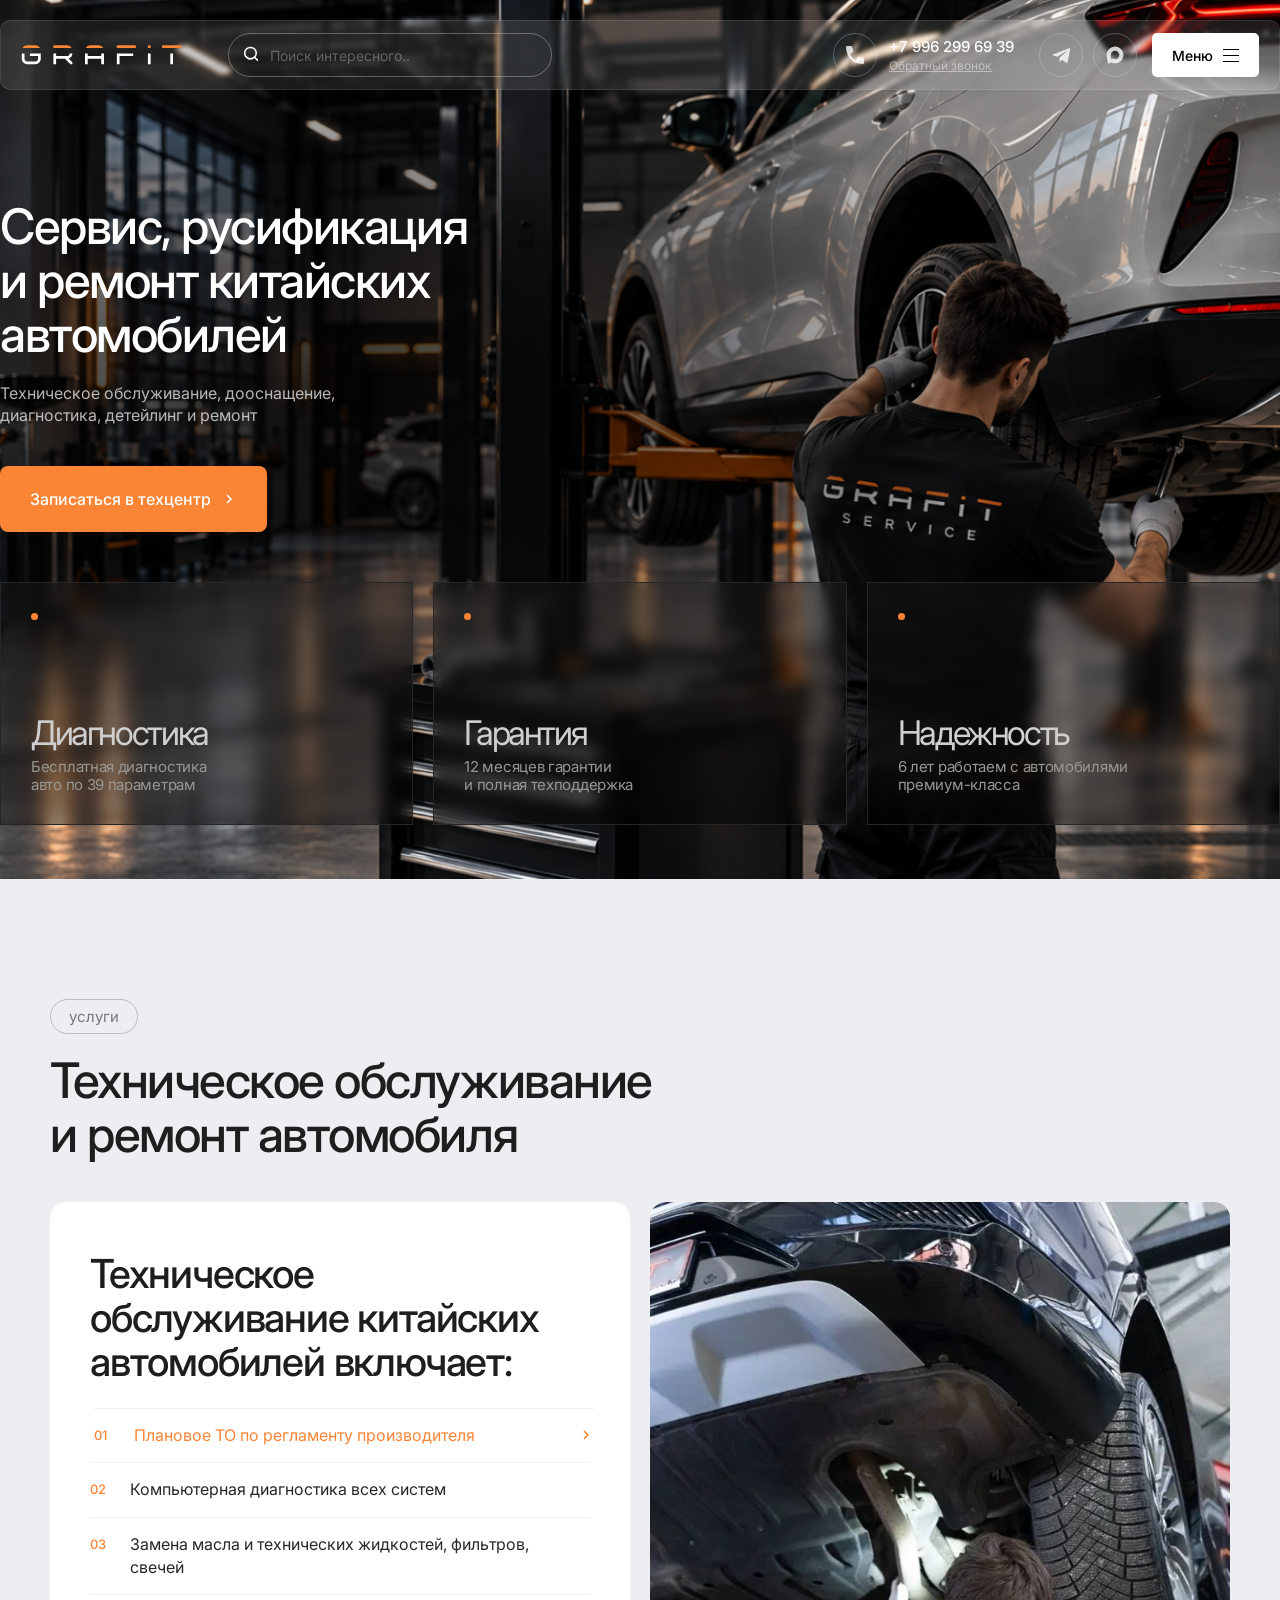
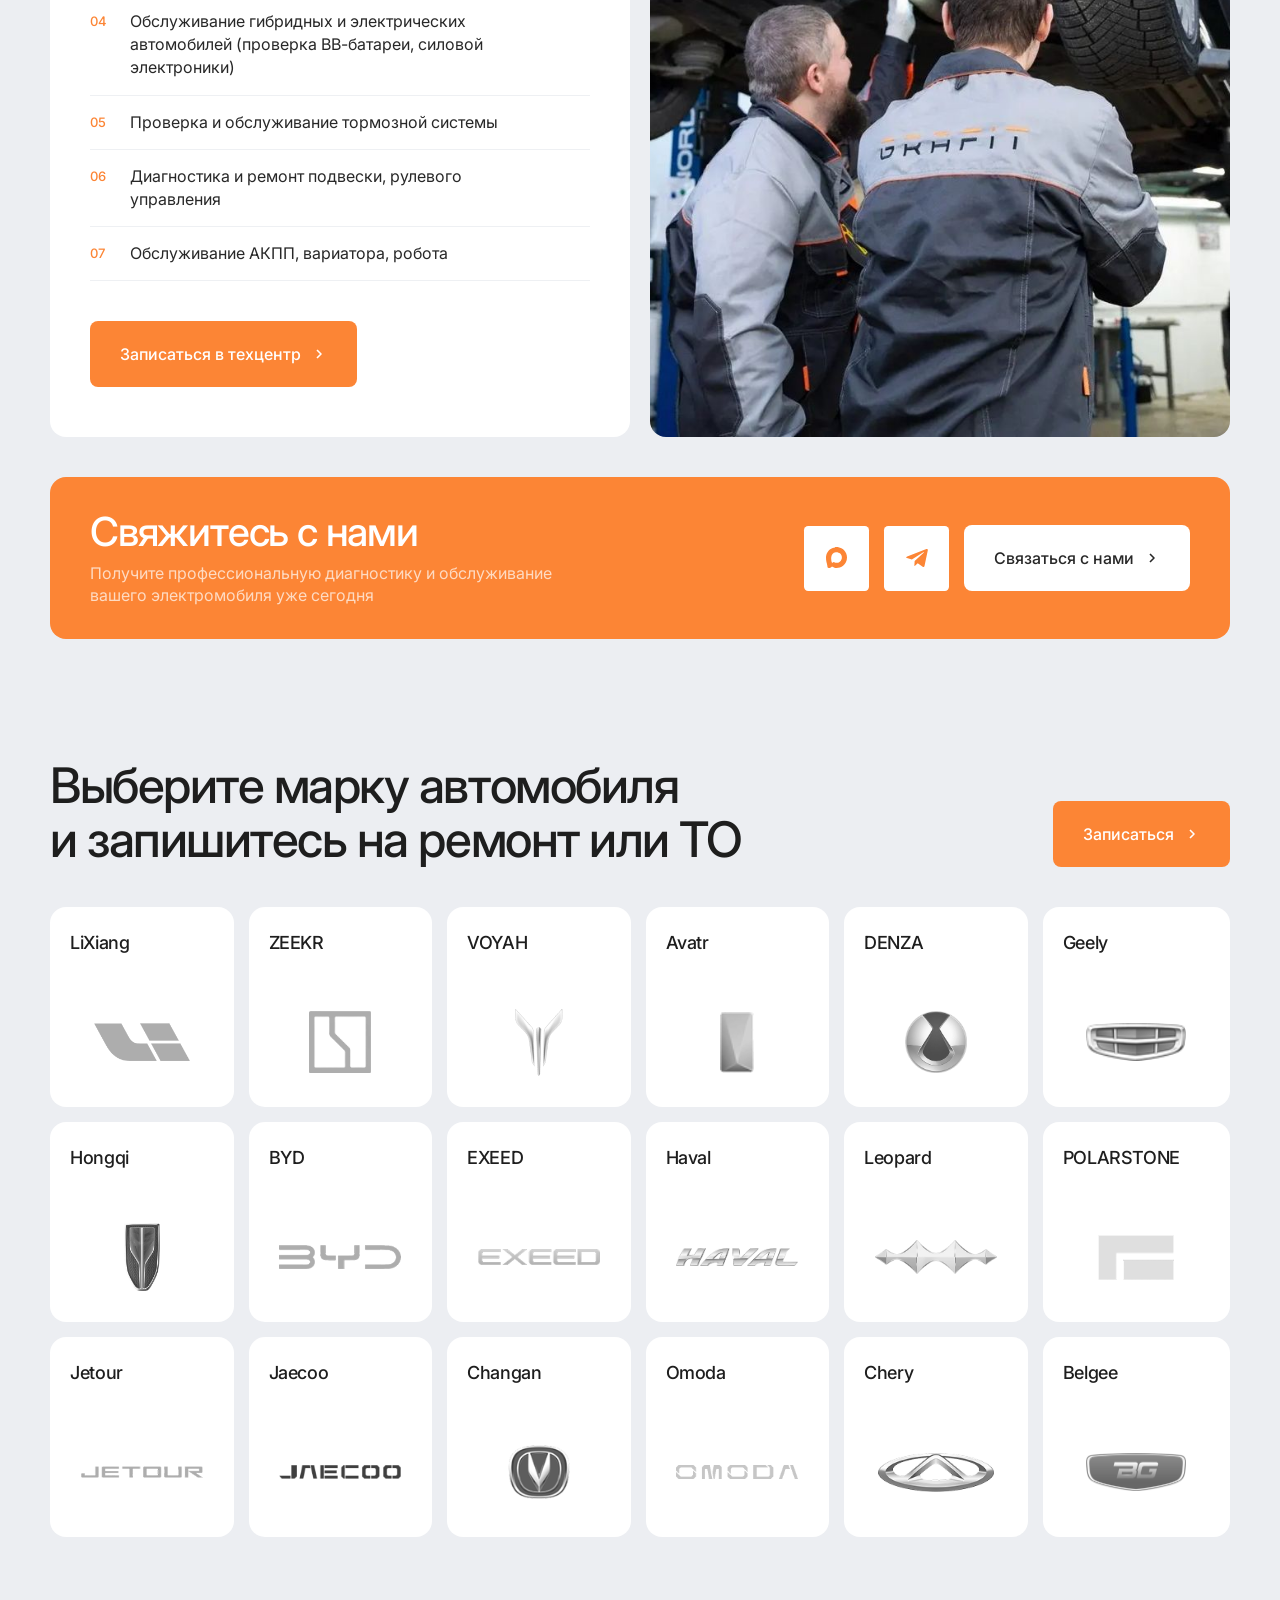
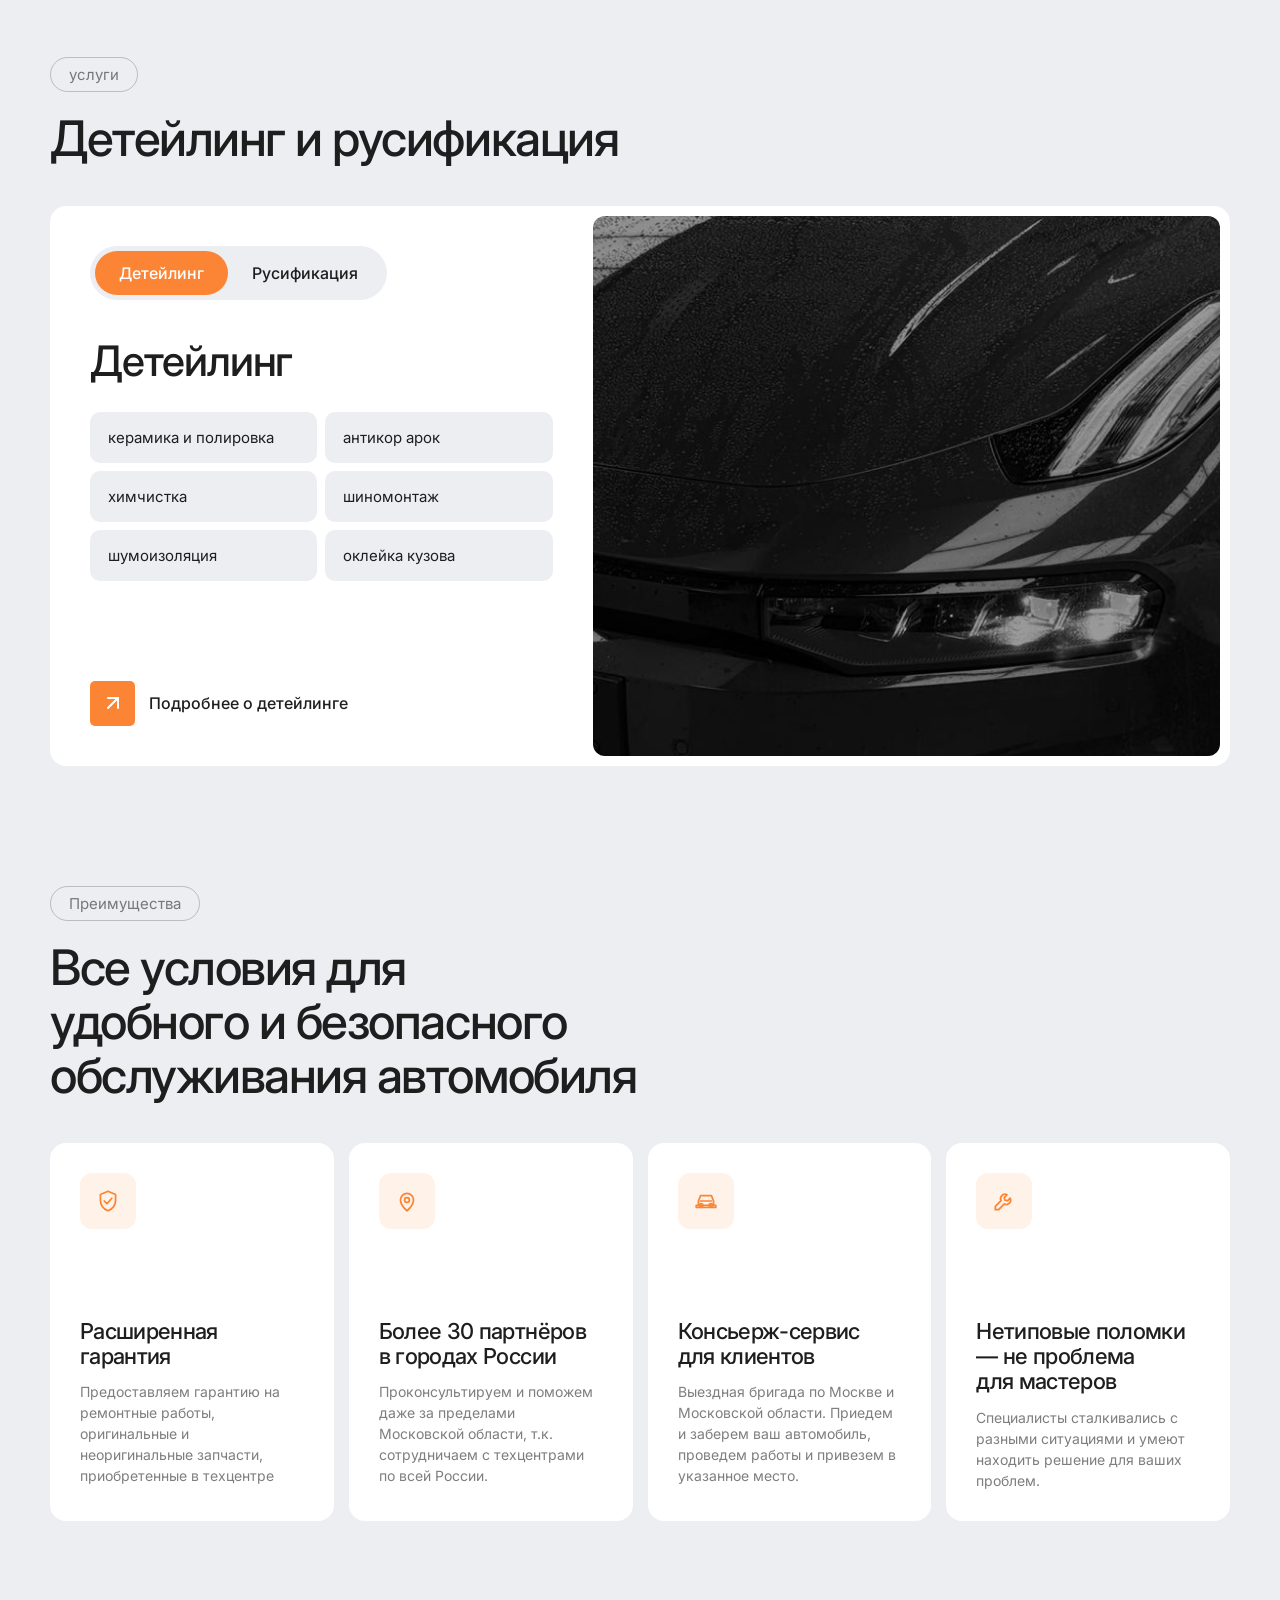
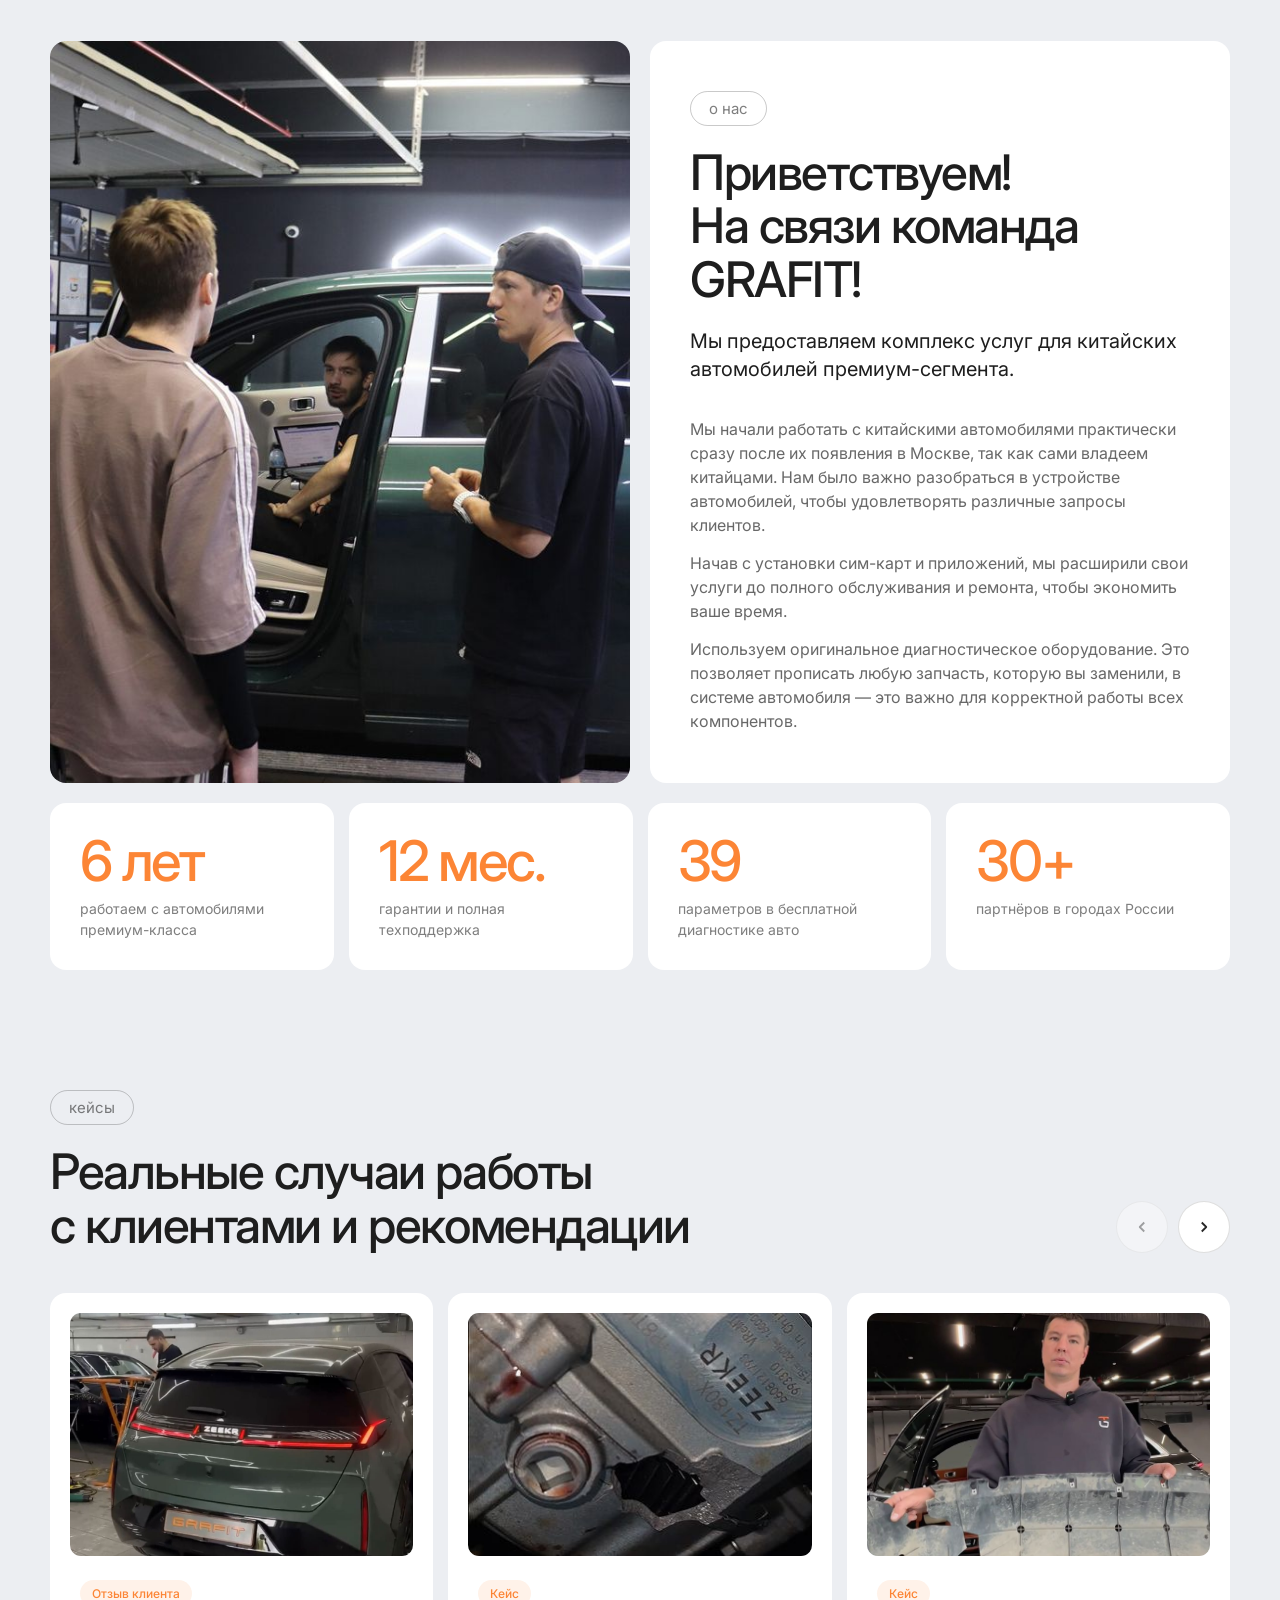
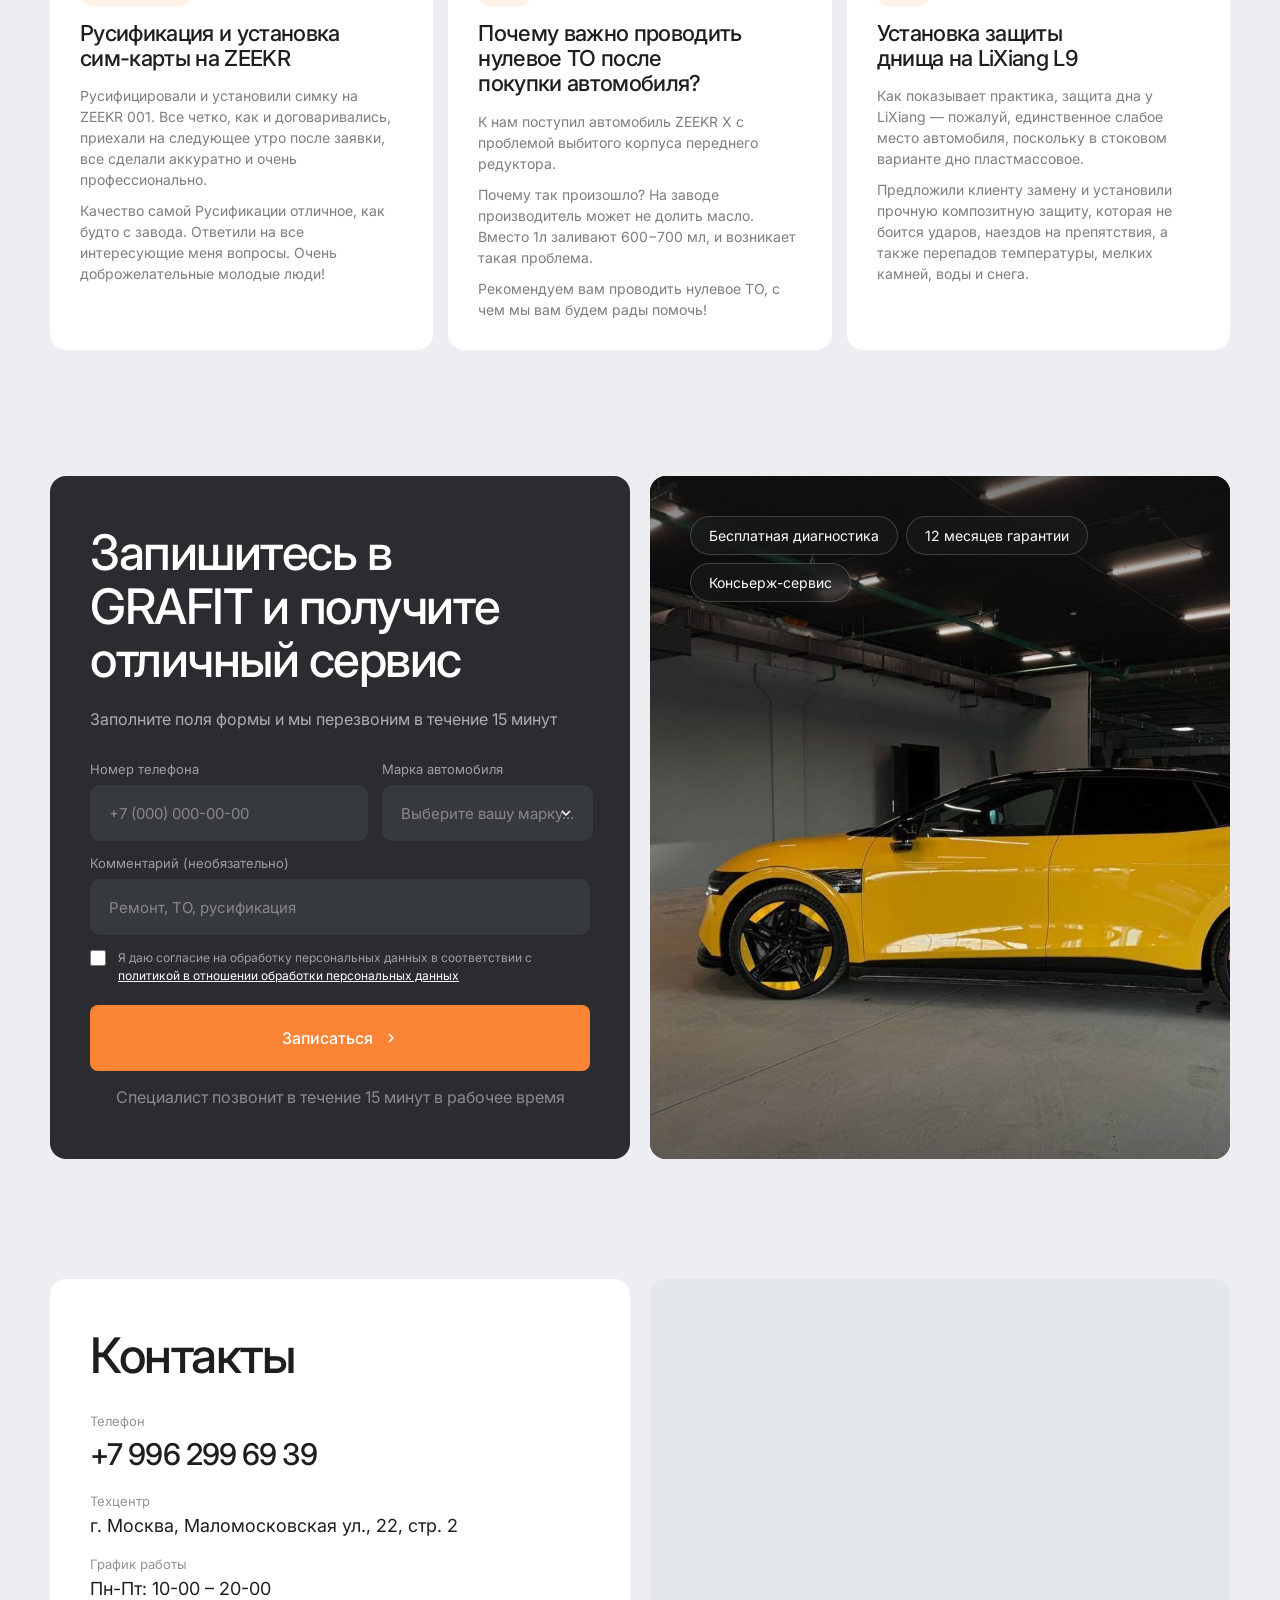
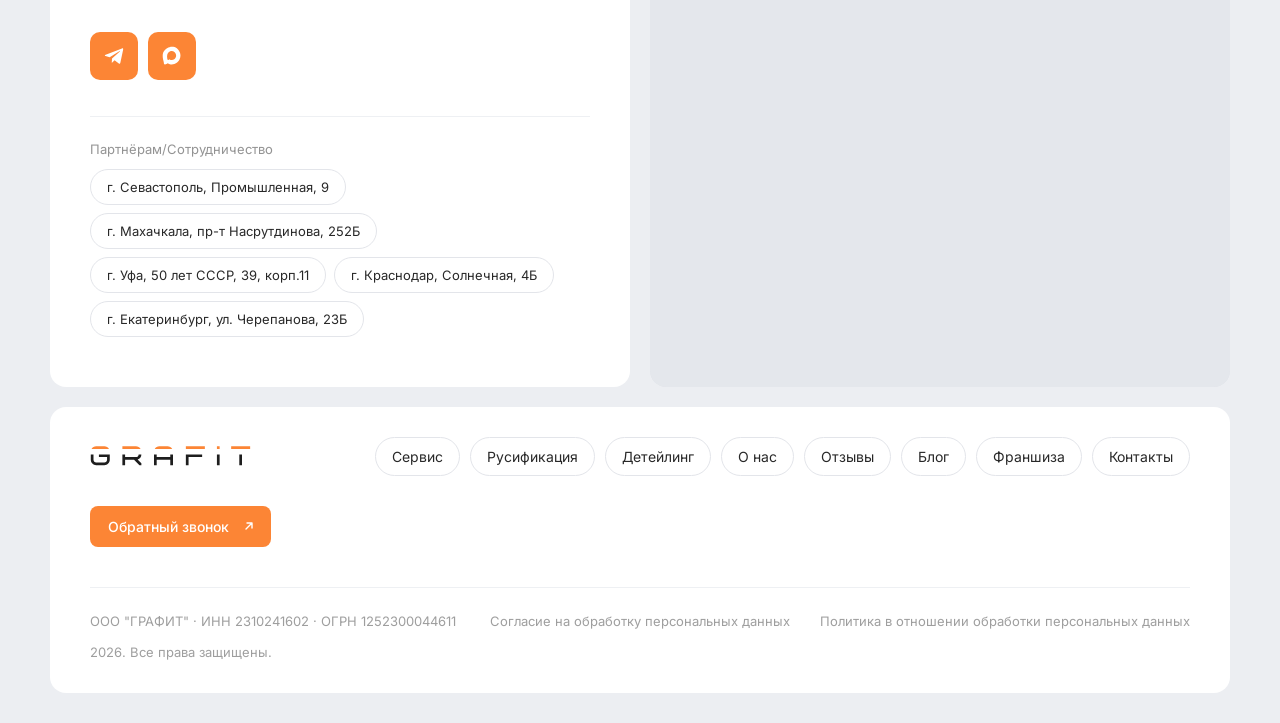
==== index.html @ 0b65e6a5 "Booking popup: all #contact links open a modal form instead of scrolling Co-Authored-By: Claude Opus" ====
<!DOCTYPE html>
<html lang="ru">
<head>
<meta charset="UTF-8">
<meta name="viewport" content="width=device-width, initial-scale=1.0">
<title>GRAFIT — Сервис, русификация и ремонт китайских автомобилей</title>
<link rel="stylesheet" href="https://fonts.googleapis.com/css2?family=Inter:wght@400;500;600;700;800&display=swap">
<link rel="stylesheet" href="assets/css/main.css?v=22">
</head>
<body>

<!-- Mobile Nav -->
<nav class="mobile-nav" id="mobileNav">
  <div class="mobile-nav-header">
    <img src="assets/logo.svg" alt="GRAFIT" style="height: 20px; filter: brightness(0);">
    <button class="mobile-nav-close" id="menuClose">
      <svg width="24" height="24" viewBox="0 0 24 24" fill="none" stroke="#1e1e1e" stroke-width="2"><path d="M18 6 6 18M6 6l12 12"/></svg>
    </button>
  </div>
  <a href="#services">Сервис</a>
  <a href="https://grafit-service.ru/russification">Русификация</a>
  <a href="https://grafit-service.ru/detailing">Детейлинг</a>
  <a href="#about">О нас</a>
  <a href="https://grafit-service.ru/reviews">Отзывы</a>
  <a href="https://grafit-service.ru/franchise">Партнёрам</a>
  <a href="https://grafit-service.ru/blog/">Блог</a>
  <a href="https://grafit-service.ru/contacts/">Контакты</a>
  <a href="#contact">Записаться</a>
  <div class="mobile-nav-phone">
    <a href="tel:+79962996939">+7 996 299 69 39</a>
  </div>
</nav>

<!-- HERO SECTION (header + text + feature cards — all over the same bg photo) -->
<section class="hero">
  <div class="hero-bg">
    <picture>
      <source media="(max-width: 900px)" srcset="assets/hero-mobile.jpg">
      <img src="assets/hero-bg.png" alt="">
    </picture>
  </div>
  <div class="hero-overlay"></div>

  <!-- Header -->
  <header class="header">
    <div class="header-left">
      <div class="logo"><img src="assets/logo.svg" alt="GRAFIT"></div>
      <div class="search-bar">
        <svg width="16" height="18" viewBox="0 0 15.9233 18.1783" fill="none"><path d="M7.083 0C5.953 0 4.84.27 3.836.788A5.92 5.92 0 001.312 2.977 5.92 5.92 0 00.072 6.078a5.92 5.92 0 00.319 3.326 5.92 5.92 0 001.808 2.809 5.92 5.92 0 002.894 1.668 5.92 5.92 0 003.337.156 5.92 5.92 0 003.037-1.39l3.044 3.043a.83.83 0 001.178-.001.83.83 0 00-.001-1.178l-3.043-3.043a5.92 5.92 0 001.479-3.622 5.92 5.92 0 00-.669-3.855A5.92 5.92 0 0010.843 1.08 5.92 5.92 0 007.083 0zm-5.417 7.083a5.417 5.417 0 1110.833 0 5.417 5.417 0 01-10.833 0z" fill-rule="evenodd" clip-rule="evenodd" fill="white"/></svg>
        <input type="text" placeholder="Поиск интересного..">
      </div>
    </div>
    <div class="header-right">
      <div class="header-contact">
        <a href="tel:+79962996939" class="icon-btn" aria-label="Позвонить"><svg width="18" height="18" viewBox="0 0 15.333 15.333" fill="none"><path d="M14.333 11v3.333c-2.298 0-4.225-.412-5.833-1.104C5.3 11.852 3.353 9.371 2.25 6.833 1.333 4.727 1 2.582 1 1h3.333L5.167 4.333 2.25 6.833c1.103 2.538 3.049 5.019 6.25 6.396L11 10.167 14.333 11z" fill="white"/><path d="M8.5 13.229c1.608.692 3.535 1.104 5.833 1.104V11l-3.333-.833L8.5 13.229zm0 0C5.3 11.852 3.353 9.371 2.25 6.833m0 0C1.333 4.727 1 2.582 1 1h3.333L5.167 4.333 2.25 6.833z" stroke="white" stroke-width="2" stroke-linecap="round" stroke-linejoin="round"/></svg></a>
        <div class="header-phone-area">
          <a href="tel:+79962996939" class="header-phone-num">+7 996 299 69 39</a>
          <a href="#contact" class="header-callback">Обратный звонок</a>
        </div>
      </div>
      <div class="header-icons">
        <a href="https://t.me/GRAFIT_PRO" target="_blank" rel="noopener" class="icon-btn" aria-label="Telegram"><svg width="21" height="21" viewBox="0 0 19 19" fill="none"><path d="M16.3587 2.9426L2.32242 8.35523C1.3645 8.73998 1.37004 9.27435 2.14667 9.51265L5.75033 10.6368L14.0882 5.37619C14.4824 5.13631 14.8426 5.26535 14.5465 5.52819L7.79125 11.6248H7.78967L7.79125 11.6256L7.54267 15.3401C7.90683 15.3401 8.06754 15.1731 8.27179 14.9759L10.0222 13.2739L13.663 15.9631C14.3344 16.3329 14.8165 16.1429 14.9835 15.3417L17.3736 4.07785C17.6182 3.09698 16.9991 2.65285 16.3587 2.9426Z" fill="white"/></svg></a>
        <a href="https://max.ru/u/f9LHodD0cOLai6HgDNYMVW7nzTwiBn-njrMfS6llTyIPvpFTBuDhClZpkZg" target="_blank" rel="noopener" class="icon-btn" aria-label="MAX"><svg width="20" height="20" viewBox="0 0 20 20" fill="none"><path d="M8.86598 1.6775C9.60974 1.56074 10.8147 1.57778 11.5973 1.7171C13.2019 2.00282 14.7897 2.83082 15.927 3.97586C17.5561 5.61602 18.4031 7.68267 18.4001 10.0091C18.3983 11.4063 18.1204 12.596 17.5111 13.8155C16.5419 15.7554 14.7143 17.3189 12.6319 17.989C11.3392 18.4049 9.57326 18.4827 8.37663 18.1769C7.95219 18.0683 7.33071 17.7672 6.82431 17.4251C6.62235 17.2887 6.44655 17.1767 6.43239 17.1756C6.41979 17.1756 6.33003 17.2553 6.23307 17.3525C5.62059 17.9673 4.49859 18.4367 3.73491 18.3978C3.31263 18.3764 3.082 18.2732 2.9248 18.0352C2.8222 17.8796 2.80431 17.7898 2.76819 17.2328C2.72439 16.5552 2.59216 15.8213 2.33908 14.8509C2.00176 13.5569 1.96372 13.405 1.89352 13.0505C1.65064 11.8228 1.5736 10.9286 1.6078 9.75735C1.62148 9.28791 1.645 8.84223 1.66036 8.76591C1.67572 8.69079 1.70908 8.50827 1.73476 8.36151C1.84456 7.73595 2.12476 6.91035 2.44744 6.25875C3.07947 4.98291 4.05555 3.88646 5.31459 3.0383C6.35223 2.3393 7.53471 1.88642 8.86598 1.6775ZM12.9352 6.88863C12.0091 6.00915 10.7517 5.5883 9.49766 5.73782C8.99043 5.79831 8.33402 6.02691 7.90695 6.29067C6.13071 7.38783 5.39379 9.69951 5.89047 12.6174C6.02859 13.4285 6.33711 14.2136 6.54399 14.2804C6.68331 14.3248 6.99111 14.1638 7.39467 13.8341L7.76355 13.532L8.18835 13.7484C8.99618 14.1605 9.6593 14.2973 10.4281 14.2101C11.6862 14.0672 12.7198 13.4889 13.4519 12.5174C13.7759 12.0874 13.9812 11.6723 14.1601 11.0862C14.2716 10.7211 14.2842 10.6115 14.2839 9.99591C14.2834 9.20259 14.2057 8.83683 13.9018 8.19879C13.6527 7.67595 13.3921 7.32279 12.9352 6.88863Z" fill-rule="evenodd" clip-rule="evenodd" fill="white"/></svg></a>
      </div>
      <button class="menu-btn" id="menuOpen">
        Меню
        <div class="hamburger"><span></span><span></span><span></span></div>
      </button>
    </div>
  </header>

  <!-- Hero Text -->
  <div class="hero-content">
    <h1 class="hero-title">Сервис, русификация и&nbsp;ремонт китайских автомобилей</h1>
    <p class="hero-subtitle">Техническое обслуживание, дооснащение,<br class="m-br"> диагностика, детейлинг и&nbsp;ремонт</p>
    <a href="#contact" class="btn-primary">
      Записаться в техцентр
      <svg width="16" height="16" viewBox="0 0 16 16" fill="none"><path d="M6 4L10 8L6 12" stroke-width="1.6" stroke-linejoin="round" stroke="white"/></svg>
    </a>
  </div>

  <!-- Feature Cards (still inside hero, over the bg photo) -->
  <div class="features-strip">
    <div class="feature-card">
      <div class="feature-dot"></div>
      <h3>Диагностика</h3>
      <p>Бесплатная диагностика<br>авто по 39 параметрам</p>
    </div>
    <div class="feature-card">
      <div class="feature-dot"></div>
      <h3>Гарантия</h3>
      <p>12 месяцев гарантии<br>и полная техподдержка</p>
    </div>
    <div class="feature-card">
      <div class="feature-dot"></div>
      <h3>Надежность</h3>
      <p>6 лет работаем с автомобилями<br>премиум-класса</p>
    </div>
  </div>
</section>

<!-- SERVICES -->
<div class="container">
  <section class="services-section" id="services">
    <div class="section-head fade-up">
      <div>
        <span class="tag">услуги</span>
        <h2 class="section-title">Техническое обслуживание<br>и ремонт автомобиля</h2>
      </div>
    </div>
    <div class="services-grid" hidden>
      <div class="service-card fade-up fade-up-delay-1">
        <div class="service-card-header">
          <h3>Техническое<br>обслуживание</h3>
          <img class="arrow-btn" src="assets/arrow-box.svg" alt="">
        </div>
        <p class="service-card-desc">Плановое ТО с заменой необходимых расходных материалов и проверкой состояния автомобиля</p>
        <div class="service-card-img"><img src="assets/service-to.png" alt="Техническое обслуживание" loading="lazy"></div>
      </div>
      <div class="service-card fade-up fade-up-delay-2">
        <div class="service-card-header">
          <h3>Компьютерная<br>диагностика</h3>
          <img class="arrow-btn" src="assets/arrow-box.svg" alt="">
        </div>
        <p class="service-card-desc">Проверяем не только наличие ошибок, но и причину их появления</p>
        <div class="service-card-img"><img src="assets/service-diag.png" alt="Компьютерная диагностика" loading="lazy"></div>
      </div>
      <div class="service-card fade-up fade-up-delay-3">
        <div class="service-card-header">
          <h3>Русификация<br>автомобиля</h3>
          <img class="arrow-btn" src="assets/arrow-box.svg" alt="">
        </div>
        <p class="service-card-desc">Адаптация интерфейса автомобиля для поддерживаемых марок и версий программного обеспечения</p>
        <div class="service-card-img"><img src="assets/service-rus.png" alt="Русификация автомобиля" loading="lazy"></div>
      </div>
    </div>

    <div class="split">
      <div class="split-card fade-up">
        <h3>Техническое обслуживание китайских автомобилей включает:</h3>
        <ul class="check-list" id="toList">
          <li data-photo="0" class="active" tabindex="0">Плановое ТО по регламенту производителя</li>
          <li data-photo="1" tabindex="0">Компьютерная диагностика всех систем</li>
          <li data-photo="2" tabindex="0">Замена масла и технических жидкостей, фильтров, свечей</li>
          <li data-photo="3" tabindex="0">Обслуживание гибридных и электрических автомобилей (проверка ВВ-батареи, силовой электроники)</li>
          <li data-photo="4" tabindex="0">Проверка и обслуживание тормозной системы</li>
          <li data-photo="5" tabindex="0">Диагностика и ремонт подвески, рулевого управления</li>
          <li data-photo="6" tabindex="0">Обслуживание АКПП, вариатора, робота</li>
        </ul>
        <a href="#contact" class="btn-primary">
          Записаться в техцентр
          <svg width="16" height="16" viewBox="0 0 16 16" fill="none"><path d="M6 4L10 8L6 12" stroke-width="1.6" stroke-linejoin="round" stroke="white"/></svg>
        </a>
      </div>
      <div class="split-photo to-photos fade-up fade-up-delay-1" id="toPhotos">
        <img src="assets/site/to-1.jpg" alt="Плановое ТО в техцентре GRAFIT" class="active" loading="eager">
        <img src="assets/site/to-2.jpg" alt="Компьютерная диагностика" loading="lazy">
        <img src="assets/site/to-3.jpg" alt="Моторный отсек автомобиля" loading="lazy">
        <img src="assets/site/to-4.jpg" alt="Зарядка электромобиля ZEEKR" loading="lazy">
        <img src="assets/site/to-5.jpg" alt="Мастер GRAFIT у колеса" loading="lazy">
        <img src="assets/site/to-6.jpg" alt="Ремонт подвески" loading="lazy">
        <img src="assets/site/to-7.jpg" alt="Салон автомобиля" loading="lazy">
      </div>
    </div>
  </section>

  <!-- CTA BANNER -->
  <section class="cta-section" style="padding-top: 20px; padding-bottom: 0;">
    <div class="cta-banner fade-up">
      <div class="cta-left">
        <h2>Свяжитесь с нами</h2>
        <p>Получите профессиональную диагностику и обслуживание <br class="d-br">вашего электромобиля уже сегодня</p>
      </div>
      <div class="cta-right">
        <a class="cta-icon-btn" aria-label="MAX" href="https://max.ru/u/f9LHodD0cOLai6HgDNYMVW7nzTwiBn-njrMfS6llTyIPvpFTBuDhClZpkZg" target="_blank" rel="noopener">
          <svg width="26" height="26" viewBox="0 0 26 26" fill="none"><path d="M11.082 2.097c.93-.147 2.436-.125 3.414.05 2.006.357 3.99 1.392 5.413 2.824 2.036 2.05 3.095 4.633 3.091 7.54-.002 1.747-.35 3.234-1.111 4.758-1.212 2.425-3.496 4.38-6.099 5.217-1.616.52-3.823.617-5.319.235-.53-.136-1.308-.512-1.94-.94a9.7 9.7 0 01-.49-.312c-.016 0-.128.1-.249.221-.766.769-2.168 1.355-3.123 1.307-.527-.027-.816-.156-1.012-.454a1.6 1.6 0 01-.196-.703c-.055-.847-.22-1.764-.536-2.977-.422-1.618-.47-1.807-.557-2.25-.304-1.535-.397-2.653-.354-4.117.017-.587.046-1.144.066-1.239.02-.094.061-.322.093-.506.138-.782.488-1.814.891-2.628.79-1.595 2.01-2.966 3.584-4.026 1.297-.874 2.775-1.44 4.44-1.703zm5.087 6.513c-1.158-1.1-2.73-1.625-4.297-1.438-.634.075-1.455.361-1.989.691-2.22 1.371-3.141 4.261-2.52 7.908.172 1.014.558 1.995.817 2.079.174.055.559-.147 1.063-.559l.461-.378.531.271c1.01.515 1.839.686 2.8.577 1.573-.179 2.864-.902 3.78-2.116.405-.538.661-1.056.885-1.789.14-.457.155-.594.155-1.363-.001-.992-.098-1.449-.478-2.247-.311-.653-.637-1.095-1.208-1.637z" fill-rule="evenodd" clip-rule="evenodd" fill="#FC8535"/></svg>
        </a>
        <a class="cta-icon-btn" aria-label="Telegram" href="https://t.me/GRAFIT_PRO" target="_blank" rel="noopener">
          <svg width="26" height="26" viewBox="0 0 26 26" fill="none"><path d="M22.386 4.027L3.178 11.433c-1.31.527-1.303 1.258-.24 1.584l4.931 1.538L19.279 7.357c.54-.328 1.032-.152.627.205L10.662 15.908h-.002l.002.001-.34 5.083c.498 0 .718-.229.998-.499l2.395-2.329 4.982 3.68c.919.506 1.578.246 1.807-.85l3.27-15.414c.335-1.342-.512-1.95-1.388-1.553z" fill="#FC8535"/></svg>
        </a>
        <a href="#contact" class="btn-cta-white">
          Связаться с нами
          <svg width="16" height="16" viewBox="0 0 16 16" fill="none"><path d="M6 4L10 8L6 12" stroke-width="1.6" stroke-linejoin="round" stroke="#282828"/></svg>
        </a>
      </div>
    </div>
  </section>

  <!-- BRANDS -->
  <section class="section" id="brands">
    <div class="section-head fade-up">
      <h2 class="section-title">Выберите марку автомобиля и&nbsp;запишитесь на&nbsp;ремонт или&nbsp;ТО</h2>
      <a href="#contact" class="btn-primary">
        Записаться
        <svg width="16" height="16" viewBox="0 0 16 16" fill="none"><path d="M6 4L10 8L6 12" stroke-width="1.6" stroke-linejoin="round" stroke="white"/></svg>
      </a>
    </div>
    <div class="brands-grid fade-up">
      <a href="#contact" class="brand-tile" data-brand="LiXiang"><div class="brand-name">LiXiang</div><div class="brand-logo"><img src="assets/brands/lixiang.png" style="--w:96px" alt="" loading="lazy"></div></a>
      <a href="#contact" class="brand-tile" data-brand="ZEEKR"><div class="brand-name">ZEEKR</div><div class="brand-logo"><img src="assets/brands/zeekr.png" style="--w:62px" alt="" loading="lazy"></div></a>
      <a href="#contact" class="brand-tile" data-brand="VOYAH"><div class="brand-name">VOYAH</div><div class="brand-logo"><img src="assets/brands/voyah.png" style="--w:48px" alt="" loading="lazy"></div></a>
      <a href="#contact" class="brand-tile" data-brand="Avatr"><div class="brand-name">Avatr</div><div class="brand-logo"><img src="assets/brands/avatr.png" style="--w:34px" alt="" loading="lazy"></div></a>
      <a href="#contact" class="brand-tile" data-brand="DENZA"><div class="brand-name">DENZA</div><div class="brand-logo"><img src="assets/brands/denza.png" style="--w:62px" alt="" loading="lazy"></div></a>
      <a href="#contact" class="brand-tile" data-brand="Geely"><div class="brand-name">Geely</div><div class="brand-logo"><img src="assets/brands/geely.png" style="--w:100px" alt="" loading="lazy"></div></a>
      <a href="#contact" class="brand-tile" data-brand="Hongqi"><div class="brand-name">Hongqi</div><div class="brand-logo"><img src="assets/brands/hongqi.png" style="--w:36px" alt="" loading="lazy"></div></a>
      <a href="#contact" class="brand-tile" data-brand="BYD"><div class="brand-name">BYD</div><div class="brand-logo"><img src="assets/brands/byd.png" style="--w:136px" alt="" loading="lazy"></div></a>
      <a href="#contact" class="brand-tile" data-brand="EXEED"><div class="brand-name">EXEED</div><div class="brand-logo"><img src="assets/brands/exeed.png" style="--w:136px" alt="" loading="lazy"></div></a>
      <a href="#contact" class="brand-tile" data-brand="Haval"><div class="brand-name">Haval</div><div class="brand-logo"><img src="assets/brands/haval.png" style="--w:140px" alt="" loading="lazy"></div></a>
      <a href="#contact" class="brand-tile" data-brand="Leopard"><div class="brand-name">Leopard</div><div class="brand-logo"><img src="assets/brands/leopard.png" style="--w:130px" alt="" loading="lazy"></div></a>
      <a href="#contact" class="brand-tile" data-brand="POLARSTONE"><div class="brand-name">POLARSTONE</div><div class="brand-logo"><img src="assets/brands/polarstone.png" style="--w:76px" alt="" loading="lazy"></div></a>
      <a href="#contact" class="brand-tile" data-brand="Jetour"><div class="brand-name">Jetour</div><div class="brand-logo"><img src="assets/brands/jetour.png" style="--w:136px" alt="" loading="lazy"></div></a>
      <a href="#contact" class="brand-tile" data-brand="Jaecoo"><div class="brand-name">Jaecoo</div><div class="brand-logo"><img src="assets/brands/jaecoo.png" style="--w:136px" alt="" loading="lazy"></div></a>
      <a href="#contact" class="brand-tile" data-brand="Changan"><div class="brand-name">Changan</div><div class="brand-logo"><img src="assets/brands/changan.png" style="--w:62px" alt="" loading="lazy"></div></a>
      <a href="#contact" class="brand-tile" data-brand="Omoda"><div class="brand-name">Omoda</div><div class="brand-logo"><img src="assets/brands/omoda.png" style="--w:136px" alt="" loading="lazy"></div></a>
      <a href="#contact" class="brand-tile" data-brand="Chery"><div class="brand-name">Chery</div><div class="brand-logo"><img src="assets/brands/chery.png" style="--w:116px" alt="" loading="lazy"></div></a>
      <a href="#contact" class="brand-tile" data-brand="Belgee"><div class="brand-name">Belgee</div><div class="brand-logo"><img src="assets/brands/belgee.png" style="--w:100px" alt="" loading="lazy"></div></a>
    </div>
  </section>

  <!-- DETAILING & RUSSIFICATION -->
  <section class="section" id="extra">
    <div class="section-head fade-up">
      <div>
        <span class="tag">услуги</span>
        <h2 class="section-title">Детейлинг и&nbsp;русификация</h2>
      </div>
    </div>
    <div class="vc-panel fade-up fade-up-delay-1">
      <div class="vc-left">
        <div class="vc-tabs" id="vcTabs" role="tablist">
          <span class="vc-pill"></span>
          <button class="on" data-i="0" role="tab" aria-selected="true">Детейлинг</button>
          <button data-i="1" role="tab" aria-selected="false">Русификация</button>
        </div>
        <div class="vc-pane on">
          <h3>Детейлинг</h3>
          <div class="vc-chips"><span>керамика и полировка</span><span>антикор арок</span><span>химчистка</span><span>шиномонтаж</span><span>шумоизоляция</span><span>оклейка кузова</span></div>
          <a class="vc-more" href="https://grafit-service.ru/detailing"><span class="arrow-sq"><svg viewBox="0 0 18 18" fill="none"><path d="M4 14L14 4M14 14V4H4" stroke="#fff" stroke-width="2" stroke-linecap="round"/></svg></span>Подробнее о детейлинге</a>
        </div>
        <div class="vc-pane">
          <h3>Русификация</h3>
          <div class="vc-chips"><span>магазин приложений</span><span>помощь с мастер-аккаунтом</span><span>адаптивные приложения</span><span>сим-карты</span></div>
          <a class="vc-more" href="https://grafit-service.ru/russification"><span class="arrow-sq"><svg viewBox="0 0 18 18" fill="none"><path d="M4 14L14 4M14 14V4H4" stroke="#fff" stroke-width="2" stroke-linecap="round"/></svg></span>Подробнее о русификации</a>
        </div>
      </div>
      <div class="vc-photos">
        <img class="on" src="assets/site/detailing.jpg" alt="Детейлинг автомобиля" loading="lazy">
        <img src="assets/site/russification.jpg" alt="Русификация автомобиля" loading="lazy">
      </div>
    </div>
  </section>

  <!-- ADVANTAGES -->
  <section class="section" id="advantages">
    <div class="section-head fade-up">
      <div>
        <span class="tag">Преимущества</span>
        <h2 class="section-title">Все условия для удобного и&nbsp;безопасного обслуживания автомобиля</h2>
      </div>
    </div>
    <div class="adv-grid">
      <div class="adv-card fade-up">
        <div class="adv-icon"><svg width="26" height="26" viewBox="0 0 24 24" fill="none" stroke="currentColor" stroke-width="1.6" stroke-linecap="round" stroke-linejoin="round"><path d="M12 3l7 3v5c0 4.6-3 8.4-7 10-4-1.6-7-5.4-7-10V6l7-3z"/><path d="M8.5 12l2.5 2.5 4.5-5"/></svg></div>
        <div>
          <h3>Расширенная гарантия</h3>
          <p>Предоставляем гарантию на ремонтные работы, оригинальные и неоригинальные запчасти, приобретенные в техцентре</p>
        </div>
      </div>
      <div class="adv-card fade-up fade-up-delay-1">
        <div class="adv-icon"><svg width="26" height="26" viewBox="0 0 24 24" fill="none" stroke="currentColor" stroke-width="1.6" stroke-linecap="round" stroke-linejoin="round"><path d="M12 21s-6-5.3-6-10a6 6 0 1112 0c0 4.7-6 10-6 10z"/><circle cx="12" cy="11" r="2.2"/></svg></div>
        <div>
          <h3>Более 30 партнёров в&nbsp;городах России</h3>
          <p>Проконсультируем и поможем даже за пределами Московской области, т.к. сотрудничаем с техцентрами по всей России.</p>
        </div>
      </div>
      <div class="adv-card fade-up fade-up-delay-2">
        <div class="adv-icon"><svg width="26" height="26" viewBox="0 0 24 24" fill="none" stroke="currentColor" stroke-width="1.6" stroke-linecap="round" stroke-linejoin="round"><path d="M5 16V12l2-5h10l2 5v4"/><path d="M3 16h18v2H3z"/><circle cx="7.5" cy="16" r="1.6"/><circle cx="16.5" cy="16" r="1.6"/><path d="M7 12h10"/></svg></div>
        <div>
          <h3>Консьерж-сервис для&nbsp;клиентов</h3>
          <p>Выездная бригада по Москве и Московской области. Приедем и заберем ваш автомобиль, проведем работы и привезем в указанное место.</p>
        </div>
      </div>
      <div class="adv-card fade-up fade-up-delay-3">
        <div class="adv-icon"><svg width="26" height="26" viewBox="0 0 24 24" fill="none" stroke="currentColor" stroke-width="1.6" stroke-linecap="round" stroke-linejoin="round"><path d="M14.7 6.3a4 4 0 00-5.4 5.4L4 17v3h3l5.3-5.3a4 4 0 005.4-5.4l-2.5 2.5-2.4-.6-.6-2.4 2.5-2.5z"/></svg></div>
        <div>
          <h3>Нетиповые поломки — не&nbsp;проблема для&nbsp;мастеров</h3>
          <p>Специалисты сталкивались с разными ситуациями и умеют находить решение для ваших проблем.</p>
        </div>
      </div>
    </div>
  </section>

  <!-- ABOUT -->
  <section class="section" id="about">
    <div class="split">
      <div class="split-photo fade-up"><img src="assets/site/about-3.jpg" alt="Команда GRAFIT с клиентом" loading="lazy"></div>
      <div class="split-card fade-up fade-up-delay-1">
        <span class="tag" style="align-self:flex-start">о нас</span>
        <h2>Приветствуем!<br>На связи команда GRAFIT!</h2>
        <p class="split-lead">Мы предоставляем комплекс услуг для китайских автомобилей премиум-сегмента.</p>
        <p>Мы начали работать с китайскими автомобилями практически сразу после их появления в Москве, так как сами владеем китайцами. Нам было важно разобраться в устройстве автомобилей, чтобы удовлетворять различные запросы клиентов.</p>
        <p>Начав с установки сим-карт и приложений, мы расширили свои услуги до полного обслуживания и ремонта, чтобы экономить ваше время.</p>
        <p>Используем оригинальное диагностическое оборудование. Это позволяет прописать любую запчасть, которую вы заменили, в системе автомобиля — это важно для корректной работы всех компонентов.</p>
      </div>
    </div>
    <div class="stats">
      <div class="stat fade-up"><b>6<span> лет</span></b><small>работаем с автомобилями премиум-класса</small></div>
      <div class="stat fade-up fade-up-delay-1"><b>12<span> мес.</span></b><small>гарантии и полная техподдержка</small></div>
      <div class="stat fade-up fade-up-delay-2"><b>39</b><small>параметров в бесплатной диагностике авто</small></div>
      <div class="stat fade-up fade-up-delay-3"><b>30<span>+</span></b><small>партнёров в городах России</small></div>
    </div>
  </section>

  <!-- CASES -->
  <section class="section" id="cases">
    <div class="section-head fade-up">
      <div>
        <span class="tag">кейсы</span>
        <h2 class="section-title">Реальные случаи работы с&nbsp;клиентами и&nbsp;рекомендации</h2>
      </div>
      <div class="slider-nav">
        <button class="slider-btn" id="casesPrev" aria-label="Назад">
          <svg width="18" height="18" viewBox="0 0 16 16" fill="none"><path d="M10 4L6 8L10 12" stroke="currentColor" stroke-width="1.6" stroke-linejoin="round"/></svg>
        </button>
        <button class="slider-btn" id="casesNext" aria-label="Вперёд">
          <svg width="18" height="18" viewBox="0 0 16 16" fill="none"><path d="M6 4L10 8L6 12" stroke="currentColor" stroke-width="1.6" stroke-linejoin="round"/></svg>
        </button>
      </div>
    </div>
    <div class="cases-track fade-up" id="casesTrack">
      <article class="case-card">
        <div class="case-img"><img src="assets/site/case-a.jpg" alt="ZEEKR в техцентре GRAFIT" loading="lazy"></div>
        <span class="case-tag">Отзыв клиента</span>
        <h3>Русификация и установка сим-карты на&nbsp;ZEEKR</h3>
        <p>Русифицировали и установили симку на ZEEKR 001. Все четко, как и договаривались, приехали на следующее утро после заявки, все сделали аккуратно и очень профессионально.</p>
        <p>Качество самой Русификации отличное, как будто с завода. Ответили на все интересующие меня вопросы. Очень доброжелательные молодые люди!</p>
      </article>
      <article class="case-card">
        <div class="case-img"><img src="assets/site/case-b.jpg" alt="Выбитый корпус переднего редуктора ZEEKR X" loading="lazy"></div>
        <span class="case-tag">Кейс</span>
        <h3>Почему важно проводить нулевое ТО после покупки автомобиля?</h3>
        <p>К нам поступил автомобиль ZEEKR X с проблемой выбитого корпуса переднего редуктора.</p>
        <p>Почему так произошло? На заводе производитель может не долить масло. Вместо 1л заливают 600−700 мл, и возникает такая проблема.</p>
        <p>Рекомендуем вам проводить нулевое ТО, с чем мы вам будем рады помочь!</p>
      </article>
      <article class="case-card">
        <div class="case-img"><img src="assets/site/case-c.jpg" alt="Композитная защита днища LiXiang L9" loading="lazy"></div>
        <span class="case-tag">Кейс</span>
        <h3>Установка защиты днища на&nbsp;LiXiang L9</h3>
        <p>Как показывает практика, защита дна у LiXiang — пожалуй, единственное слабое место автомобиля, поскольку в стоковом варианте дно пластмассовое.</p>
        <p>Предложили клиенту замену и установили прочную композитную защиту, которая не боится ударов, наездов на препятствия, а также перепадов температуры, мелких камней, воды и снега.</p>
      </article>
      <article class="case-card">
        <div class="case-img"><img src="assets/site/case-d.jpg" alt="Моторный отсек VOYAH FREE" loading="lazy"></div>
        <span class="case-tag">Кейс</span>
        <h3>Ваш автомобиль стал жертвой грызунов?</h3>
        <p>К нам поступил VOYAH FREE, который перестал заводиться. После осмотра мы выяснили, что причиной стали мыши, которые:</p>
        <ul>
          <li>– погрызли проводку, поэтому отказал топливный насос.</li>
          <li>– оставили следы «жизни» в моторном отсеке.</li>
        </ul>
        <p>Мы полностью восстановили повреждённые провода, провели обработку от грызунов.</p>
      </article>
      <article class="case-card">
        <div class="case-img"><img src="assets/site/case-e.jpg" alt="Силовая установка LiXiang" loading="lazy"></div>
        <span class="case-tag">Отзыв клиента</span>
        <h3>Проблема с запуском двигателя</h3>
        <p>Была проблема с запуском двигателя Li7, ребята оперативно вышли на связь и помогли решить проблему даже без личного визита в сервис, ещё раз огромное спасибо!</p>
      </article>
      <article class="case-card">
        <div class="case-img"><img src="assets/site/case-f.jpg" alt="LiXiang после ремонта пневмоподвески" loading="lazy"></div>
        <span class="case-tag">Кейс</span>
        <h3>Восстановили пневмоподвеску на&nbsp;автомобиле LiXiang</h3>
        <p>Регулировка пневматической подвески обеспечивает комфорт и удобство как на городских дорогах, так и в путешествиях.</p>
        <p>У клиента перегорел предохранитель и подвеска не поднималась выше спорт-режима.</p>
        <p>Наши мастера устранили проблему и автомобиль готов к дальнейшей эксплуатации.</p>
      </article>
    </div>
  </section>

  <!-- BOOKING FORM -->
  <section class="section" id="contact">
    <div class="split form-panel fade-up">
      <div class="split-card form-card">
        <h2>Запишитесь в GRAFIT и&nbsp;получите отличный сервис</h2>
        <p>Заполните поля формы и мы перезвоним в течение 15 минут</p>
        <form class="booking-form" id="bookingForm" novalidate>
          <div class="field-row">
            <div class="field">
              <label for="fPhone">Номер телефона</label>
              <input id="fPhone" name="phone" type="tel" inputmode="tel" placeholder="+7 (000) 000-00-00" autocomplete="tel" required>
            </div>
            <div class="field">
              <label for="fBrand">Марка автомобиля</label>
              <select id="fBrand" name="brand" required>
                <option value="" disabled selected>Выберите вашу марку...</option>
                <option>LiXiang</option><option>ZEEKR</option><option>VOYAH</option><option>Avatr</option>
                <option>DENZA</option><option>Geely</option><option>Lynk &amp; Co</option><option>Hongqi</option>
                <option>BYD</option><option>EXEED</option><option>Haval</option><option>Leopard</option>
                <option>POLARSTONE</option><option>Jetour</option><option>Jaecoo</option><option>Changan</option>
                <option>Omoda</option><option>Chery</option><option>Belgee</option>
              </select>
            </div>
          </div>
          <div class="field">
            <label for="fComment">Комментарий (необязательно)</label>
            <input id="fComment" name="comment" type="text" placeholder="Ремонт, ТО, русификация">
          </div>
          <label class="consent">
            <input type="checkbox" id="fConsent" required>
            <span>Я даю согласие на обработку персональных данных в соответствии с <a href="https://grafit-service.ru/privacy" target="_blank" rel="noopener">политикой в отношении обработки персональных данных</a></span>
          </label>
          <button type="submit" class="btn-primary">
            Записаться
            <svg width="16" height="16" viewBox="0 0 16 16" fill="none"><path d="M6 4L10 8L6 12" stroke-width="1.6" stroke-linejoin="round" stroke="white"/></svg>
          </button>
          <p class="form-note">Специалист позвонит в течение 15 минут в рабочее время</p>
          <div class="form-success" role="status">
            <strong>Заявка принята</strong>
            <span>Специалист позвонит в течение 15 минут в рабочее время</span>
          </div>
        </form>
      </div>
      <div class="form-visual">
        <div class="form-visual-chips">
          <span>Бесплатная диагностика</span>
          <span>12 месяцев гарантии</span>
          <span>Консьерж-сервис</span>
        </div>
        <img class="form-car" src="assets/site/about-2.jpg" alt="ZEEKR в техцентре GRAFIT" loading="lazy">
      </div>
    </div>
  </section>

  <!-- CONTACTS -->
  <section class="section" id="contacts">
    <div class="split">
      <div class="split-card fade-up">
        <h2>Контакты</h2>
        <div class="contact-lines">
          <div class="contact-line"><small>Телефон</small><a class="big" href="tel:+79962996939">+7 996 299 69 39</a></div>
          <div class="contact-line"><small>Техцентр</small><a href="https://yandex.by/maps/-/CXGajSzH" target="_blank" rel="noopener" data-ll="37.652382,55.811351">г. Москва, Маломосковская ул., 22, стр. 2</a></div>
          <div class="contact-line"><small>График работы</small><span>Пн-Пт: 10-00 – 20-00</span></div>
        </div>
        <div class="socials">
          <a href="https://t.me/GRAFIT_PRO" target="_blank" rel="noopener" aria-label="Telegram"><svg width="22" height="22" viewBox="0 0 26 26" fill="none"><path d="M22.386 4.027L3.178 11.433c-1.31.527-1.303 1.258-.24 1.584l4.931 1.538L19.279 7.357c.54-.328 1.032-.152.627.205L10.662 15.908h-.002l.002.001-.34 5.083c.498 0 .718-.229.998-.499l2.395-2.329 4.982 3.68c.919.506 1.578.246 1.807-.85l3.27-15.414c.335-1.342-.512-1.95-1.388-1.553z" fill="#fff"/></svg></a>
          <a href="https://max.ru/u/f9LHodD0cOLai6HgDNYMVW7nzTwiBn-njrMfS6llTyIPvpFTBuDhClZpkZg" target="_blank" rel="noopener" aria-label="MAX"><svg width="22" height="22" viewBox="0 0 26 26" fill="none"><path d="M11.082 2.097c.93-.147 2.436-.125 3.414.05 2.006.357 3.99 1.392 5.413 2.824 2.036 2.05 3.095 4.633 3.091 7.54-.002 1.747-.35 3.234-1.111 4.758-1.212 2.425-3.496 4.38-6.099 5.217-1.616.52-3.823.617-5.319.235-.53-.136-1.308-.512-1.94-.94a9.7 9.7 0 01-.49-.312c-.016 0-.128.1-.249.221-.766.769-2.168 1.355-3.123 1.307-.527-.027-.816-.156-1.012-.454a1.6 1.6 0 01-.196-.703c-.055-.847-.22-1.764-.536-2.977-.422-1.618-.47-1.807-.557-2.25-.304-1.535-.397-2.653-.354-4.117.017-.587.046-1.144.066-1.239.02-.094.061-.322.093-.506.138-.782.488-1.814.891-2.628.79-1.595 2.01-2.966 3.584-4.026 1.297-.874 2.775-1.44 4.44-1.703zm5.087 6.513c-1.158-1.1-2.73-1.625-4.297-1.438-.634.075-1.455.361-1.989.691-2.22 1.371-3.141 4.261-2.52 7.908.172 1.014.558 1.995.817 2.079.174.055.559-.147 1.063-.559l.461-.378.531.271c1.01.515 1.839.686 2.8.577 1.573-.179 2.864-.902 3.78-2.116.405-.538.661-1.056.885-1.789.14-.457.155-.594.155-1.363-.001-.992-.098-1.449-.478-2.247-.311-.653-.637-1.095-1.208-1.637z" fill-rule="evenodd" clip-rule="evenodd" fill="#fff"/></svg></a>
        </div>
        <div class="partners">
          <small>Партнёрам/Сотрудничество</small>
          <ul>
            <li><a href="https://yandex.by/maps/-/CXGanQk0" target="_blank" rel="noopener" data-ll="33.514778,44.568263">г. Севастополь, Промышленная, 9</a></li>
            <li><a href="https://yandex.by/maps/-/CXGan0~q" target="_blank" rel="noopener" data-ll="47.603119,42.917163">г. Махачкала, пр-т Насрутдинова, 252Б</a></li>
            <li><a href="https://yandex.by/maps/-/CXGarI5D" target="_blank" rel="noopener" data-ll="56.023514,54.750058">г. Уфа, 50 лет СССР, 39, корп.11</a></li>
            <li><a href="https://yandex.by/maps/-/CXGarRMN" target="_blank" rel="noopener" data-ll="38.989686,45.071548">г. Краснодар, Солнечная, 4Б</a></li>
            <li><a href="https://yandex.by/maps/-/CXGarOpm" target="_blank" rel="noopener" data-ll="60.566285,56.85807">г. Екатеринбург, ул. Черепанова, 23Б</a></li>
          </ul>
        </div>
      </div>
      <div class="map-card fade-up fade-up-delay-1">
        <div id="grafitMap" class="map-canvas" role="region" aria-label="Техцентры GRAFIT на карте"></div>
        <button type="button" class="map-reset" id="mapReset" hidden>Все техцентры</button>
      </div>
    </div>
  </section>

  <!-- FOOTER -->
  <footer class="footer">
    <div class="footer-card">
      <div class="footer-top">
        <a href="#" class="footer-logo"><img src="assets/logo-dark.svg" alt="GRAFIT"></a>
        <nav class="footer-nav">
          <a href="#services">Сервис</a>
          <a href="https://grafit-service.ru/russification">Русификация</a>
          <a href="https://grafit-service.ru/detailing">Детейлинг</a>
          <a href="#about">О нас</a>
          <a href="https://grafit-service.ru/reviews">Отзывы</a>
          <a href="https://grafit-service.ru/blog/">Блог</a>
          <a href="https://grafit-service.ru/franchise">Франшиза</a>
          <a href="#contacts">Контакты</a>
        </nav>
        <a href="#contact" class="footer-cta">
          Обратный звонок
          <svg width="12" height="12" viewBox="0 0 12 12" fill="none"><path d="M3 9L9 3M9 3H4M9 3V8" stroke="white" stroke-width="1.4" stroke-linecap="round" stroke-linejoin="round"/></svg>
        </a>
      </div>
      <div class="footer-bottom">
        <div>ООО "ГРАФИТ" · ИНН 2310241602 · ОГРН 1252300044611</div>
        <div class="footer-legal-links">
          <a href="https://grafit-service.ru/agreement">Согласие на обработку персональных данных</a>
          <a href="https://grafit-service.ru/privacy">Политика в отношении обработки персональных данных</a>
        </div>
        <div>2026. Все права защищены.</div>
      </div>
    </div>
  </footer>
</div>


<script src="https://api-maps.yandex.ru/2.1/?lang=ru_RU&amp;apikey=5e9f9d66-a12d-4c6b-90b4-e7614f7d5698"></script>
<script src="assets/js/main.js?v=4"></script>
</body>
</html>
---- assets/css/main.css ----
* { margin: 0; padding: 0; box-sizing: border-box; }
body {
  background: #eceef2;
  color: #1e1e1e;
  font-family: 'Inter', sans-serif;
  -webkit-font-smoothing: antialiased;
  overflow-x: hidden;
}
img { max-width: 100%; display: block; }
a { text-decoration: none; }

/* ===== HERO (includes header + text + feature cards) ===== */
.hero {
  position: relative;
  width: 100%;
  overflow: hidden;
}
.hero-bg {
  position: absolute;
  inset: 0;
  z-index: 0;
}
.hero-bg picture { display: block; width: 100%; height: 100%; }
.hero-bg img {
  width: 100%;
  height: 100%;
  object-fit: cover;
}
.hero-overlay {
  position: absolute;
  inset: 0;
  z-index: 1;
  background: radial-gradient(ellipse at 23% 45%, rgba(0,0,0,0.85) 0%, rgba(0,0,0,0) 70%);
}

/* ===== HEADER ===== */
.header {
  position: relative;
  z-index: 10;
  max-width: 1340px;
  height: 70px;
  margin: 20px auto 0;
  background: rgba(255,255,255,0.1);
  backdrop-filter: blur(2px);
  -webkit-backdrop-filter: blur(2px);
  border: 1px solid rgba(255,255,255,0.1);
  border-radius: 10px;
  display: flex;
  align-items: center;
  justify-content: space-between;
  padding: 0 20px;
}
.header-left {
  display: flex;
  align-items: center;
  gap: 46px;
}
.logo { height: 20px; flex-shrink: 0; }
.logo img { height: 100%; width: auto; }
.search-bar {
  width: 324px;
  height: 44px;
  border: 1px solid rgba(255,255,255,0.3);
  border-radius: 24px;
  display: flex;
  align-items: center;
  padding: 0 15px;
  gap: 12px;
}
.search-bar input {
  background: transparent;
  border: none;
  outline: none;
  color: rgba(255,255,255,0.5);
  font-family: 'Inter', sans-serif;
  font-size: 14px;
  width: 100%;
}
.search-bar input::placeholder { color: rgba(255,255,255,0.3); }

.header-right {
  display: flex;
  align-items: center;
  gap: 15px;
}
.header-icons { display: flex; align-items: center; gap: 10px; }
.header-contact { display: flex; align-items: center; gap: 12px; margin-right: 10px; }
.header-phone-area {
  display: flex;
  flex-direction: column;
  align-items: flex-start;
  gap: 2px;
}
.header-phone-num {
  display: flex;
  align-items: center;
  gap: 8px;
  color: #fff;
  font-size: 15px;
  font-weight: 500;
  white-space: nowrap;
  transition: color 0.3s;
}
.header-phone-num:hover { color: #fc8535; }
.header-callback {
  font-size: 12px;
  color: rgba(255,255,255,0.45);
  text-decoration: underline;
  cursor: pointer;
  background: none;
  border: none;
  font-family: 'Inter', sans-serif;
  padding: 0;
  transition: color 0.3s;
}
.header-callback:hover { color: #fff; }
.icon-btn {
  width: 44px;
  height: 44px;
  border: 1px solid rgba(195,212,233,0.4);
  border-radius: 90px;
  display: flex;
  align-items: center;
  justify-content: center;
  background: transparent;
  cursor: pointer;
  opacity: 0.8;
  transition: opacity 0.2s;
  position: relative;
  flex-shrink: 0;
}
.icon-btn:hover {
  opacity: 1;
  border-color: rgba(255,255,255,0.6);
  transform: scale(1.08);
}
.icon-btn { transition: opacity 0.3s, border-color 0.3s, transform 0.3s; }
.menu-btn {
  display: flex;
  align-items: center;
  gap: 10px;
  background: #fff;
  border: none;
  border-radius: 5px;
  padding: 0 20px;
  height: 44px;
  font-family: 'Inter', sans-serif;
  font-size: 14px;
  font-weight: 500;
  color: #000;
  cursor: pointer;
  transition: background 0.2s;
  flex-shrink: 0;
}
.menu-btn:hover { background: #f0f0f0; }
.hamburger { display: flex; flex-direction: column; gap: 5px; width: 16px; }
.hamburger span { display: block; height: 1px; background: #000; width: 100%; }

/* ===== HERO TEXT ===== */
.hero-content {
  position: relative;
  z-index: 5;
  max-width: 1340px;
  margin: 0 auto;
  padding: 110px 0 50px;
}
.hero-title {
  font-size: 49px;
  font-weight: 500;
  color: #fff;
  line-height: 1.1;
  letter-spacing: -1.47px;
  max-width: 638px;
  margin-bottom: 20px;
}
.hero-subtitle {
  font-size: 16px;
  font-weight: 400;
  color: rgba(255,255,255,0.7);
  line-height: 1.4;
  max-width: 409px;
  margin-bottom: 40px;
}
.btn-primary {
  display: inline-flex;
  align-items: center;
  gap: 10px;
  background: #fc8535;
  color: #fff;
  border: none;
  border-radius: 8px;
  padding: 23px 30px;
  font-family: 'Inter', sans-serif;
  font-size: 16px;
  font-weight: 500;
  cursor: pointer;
  transition: background 0.3s, transform 0.3s, box-shadow 0.3s;
}
.btn-primary:hover {
  background: #e5751f;
  transform: translateY(-2px);
  box-shadow: 0 8px 25px rgba(252,133,53,0.4);
}
.btn-primary svg { transition: transform 0.3s; }
.btn-primary:hover svg { transform: translateX(4px); }

/* ===== FEATURE CARDS (inside hero) ===== */
.features-strip {
  position: relative;
  z-index: 5;
  max-width: 1340px;
  margin: 0 auto;
  display: grid;
  grid-template-columns: repeat(3, 1fr);
  gap: 20px;
  padding-bottom: 54px;
}
.feature-card {
  position: relative;
  height: 243px;
  overflow: hidden;
  background: linear-gradient(180deg, rgba(29,29,29,0.4) 0%, rgba(0,0,0,0.4) 100%);
  backdrop-filter: blur(7.4px);
  -webkit-backdrop-filter: blur(7.4px);
  border: 1px solid #262626;
  display: flex;
  flex-direction: column;
  justify-content: flex-end;
  padding: 30px;
  transition: border-color 0.3s, transform 0.3s;
  cursor: pointer;
}
.feature-card:hover {
  border-color: rgba(252,133,53,0.5);
  transform: translateY(-4px);
}
.feature-dot {
  position: absolute;
  top: 30px;
  left: 30px;
  width: 7px;
  height: 7px;
  border-radius: 50%;
  background: #fc8535;
}
.feature-card h3 {
  font-size: 33.965px;
  font-weight: 400;
  color: #cfcfcf;
  letter-spacing: -2.38px;
  line-height: 1;
  margin-bottom: 8px;
}
.feature-card p {
  font-size: 15px;
  font-weight: 400;
  color: #989791;
  letter-spacing: -0.3px;
  line-height: 1.2;
}

/* ===== WRAPPER FOR PADDED SECTIONS ===== */
.container {
  max-width: 1440px;
  margin: 0 auto;
  padding-left: 50px;
  padding-right: 50px;
}

/* ===== SERVICES SECTION ===== */
.services-section {
  padding-top: 120px;
  padding-bottom: 20px;
}
.section-title {
  font-size: 49px;
  font-weight: 500;
  color: #1e1e1e;
  line-height: 1.1;
  letter-spacing: -1.47px;
  margin-bottom: 30px;
}
.services-grid {
  display: grid;
  grid-template-columns: repeat(3, 1fr);
  gap: 15px;
}
.service-card {
  background: #fff;
  border-radius: 16px;
  overflow: hidden;
  transition: transform 0.3s, box-shadow 0.3s;
  cursor: pointer;
}
.service-card:hover {
  transform: translateY(-6px);
  box-shadow: 0 16px 40px rgba(0,0,0,0.08);
}
.service-card-header {
  display: flex;
  justify-content: space-between;
  align-items: flex-start;
  padding: 39px 30px 0 30px;
}
.service-card-header h3 {
  font-size: 30px;
  font-weight: 500;
  color: #282828;
  line-height: 1.05;
  letter-spacing: -0.9px;
}
.arrow-btn {
  width: 45px;
  height: 45px;
  flex-shrink: 0;
  transition: transform 0.3s;
}
.service-card:hover .arrow-btn {
  transform: translate(3px, -3px);
}
.service-card-desc {
  padding: 10px 30px 0;
  font-size: 14px;
  font-weight: 400;
  color: rgba(40,40,40,0.49);
  line-height: 1.5;
}
.service-card-img {
  margin: 20px 30px 30px;
  border-radius: 11px;
  overflow: hidden;
}
.service-card-img img {
  width: 100%;
  height: auto;
  display: block;
  aspect-ratio: 377 / 267;
  object-fit: cover;
  transition: transform 0.5s;
}
.service-card:hover .service-card-img img {
  transform: scale(1.05);
}

/* ===== CTA BANNER ===== */
.cta-section {
  padding-bottom: 53px;
}
.cta-banner {
  background: #fc8535;
  border-radius: 16px;
  height: 162px;
  padding: 0 40px;
  display: flex;
  align-items: center;
  justify-content: space-between;
  overflow: hidden;
}
.cta-left h2 {
  font-size: 40px;
  font-weight: 500;
  color: #fff;
  letter-spacing: -1.2px;
  line-height: 1.1;
  margin-bottom: 8px;
}
.cta-left p {
  font-size: 16px;
  font-weight: 400;
  color: rgba(255,255,255,0.7);
  line-height: 1.4;
}
.cta-right {
  display: flex;
  align-items: center;
  gap: 15px;
  flex-shrink: 0;
}
.cta-icon-btn {
  width: 65px;
  height: 65px;
  background: #fff;
  border-radius: 4.167px;
  border: none;
  display: flex;
  align-items: center;
  justify-content: center;
  cursor: pointer;
  transition: background 0.2s;
  flex-shrink: 0;
}
.cta-icon-btn:hover {
  background: #f5f5f5;
  transform: translateY(-3px);
  box-shadow: 0 6px 20px rgba(0,0,0,0.15);
}
.cta-icon-btn { transition: background 0.3s, transform 0.3s, box-shadow 0.3s; }
.btn-cta-white {
  display: inline-flex;
  align-items: center;
  gap: 10px;
  background: #fff;
  color: #282828;
  border: none;
  border-radius: 8px;
  padding: 23px 30px;
  font-family: 'Inter', sans-serif;
  font-size: 16px;
  font-weight: 500;
  cursor: pointer;
  transition: background 0.2s;
  white-space: nowrap;
}
.btn-cta-white:hover {
  background: #f5f5f5;
  transform: translateY(-2px);
  box-shadow: 0 6px 20px rgba(0,0,0,0.1);
}
.btn-cta-white svg { transition: transform 0.3s; }
.btn-cta-white:hover svg { transform: translateX(4px); }

/* ===== SHARED SECTION PARTS ===== */
.section { padding-top: 120px; }
.section-head {
  display: flex;
  align-items: flex-end;
  justify-content: space-between;
  gap: 30px;
  margin-bottom: 40px;
}
.section-head .section-title { margin-bottom: 0; max-width: 880px; text-wrap: balance; }
.card {
  background: #fff;
  border-radius: 16px;
}

/* ===== SPLIT: TEXT CARD + PHOTO ===== */
.split {
  display: grid;
  grid-template-columns: 1fr 1fr;
  gap: 20px;
}
.split-card {
  background: #fff;
  border-radius: 16px;
  padding: 50px 40px;
  display: flex;
  flex-direction: column;
  justify-content: center;
  min-width: 0;
}
.split-card h2 {
  font-size: 49px;
  font-weight: 500;
  color: #1e1e1e;
  letter-spacing: -1.47px;
  line-height: 1.1;
  margin-bottom: 20px;
  text-wrap: balance;
}
.split-card h3 {
  font-size: 40px;
  font-weight: 500;
  color: #1e1e1e;
  letter-spacing: -1.2px;
  line-height: 1.1;
  margin-bottom: 24px;
  text-wrap: balance;
}
.split-card p {
  font-size: 16px;
  line-height: 1.5;
  color: rgba(40,40,40,0.7);
  max-width: 540px;
}
.split-card p + p { margin-top: 14px; }
.split-card .btn-primary { align-self: flex-start; margin-top: 40px; }
.split-photo {
  position: relative;
  border-radius: 16px;
  overflow: hidden;
  min-height: 556px;
}
.split-photo img {
  position: absolute;
  inset: 0;
  width: 100%;
  height: 100%;
  object-fit: cover;
  transition: transform 0.8s;
}
.split-photo:hover img { transform: scale(1.04); }
.split-lead {
  font-size: 20px !important;
  line-height: 1.4 !important;
  color: #1e1e1e !important;
  margin-bottom: 20px;
}

[hidden] { display: none !important; }
.tag {
  display: inline-block;
  padding: 7px 18px;
  border: 1px solid rgba(40,40,40,0.25);
  border-radius: 30px;
  font-size: 15px;
  color: rgba(40,40,40,0.6);
  margin-bottom: 20px;
}
.check-list { list-style: none; display: flex; flex-direction: column; counter-reset: chk; }
.check-list li {
  counter-increment: chk;
  display: flex;
  gap: 18px;
  padding: 15px 0;
  border-top: 1px solid #eef0f3;
  font-size: 16px;
  line-height: 1.45;
  color: #282828;
  transition: color 0.3s, transform 0.3s;
}
.check-list li:last-child { border-bottom: 1px solid #eef0f3; }
.check-list li::before {
  content: counter(chk, decimal-leading-zero);
  flex-shrink: 0;
  width: 22px;
  padding-top: 2px;
  font-size: 13px;
  font-weight: 500;
  color: #fc8535;
}
.check-list li { cursor: pointer; outline: none; align-items: flex-start; }
.check-list li::after {
  content: "";
  flex-shrink: 0;
  width: 16px;
  height: 16px;
  margin: 3px 0 0 auto;
  background: url("data:image/svg+xml,%3Csvg xmlns='http://www.w3.org/2000/svg' width='16' height='16' viewBox='0 0 16 16' fill='none'%3E%3Cpath d='M6 4L10 8L6 12' stroke='%23fc8535' stroke-width='1.6' stroke-linejoin='round'/%3E%3C/svg%3E") center no-repeat;
  opacity: 0;
  transform: translateX(-6px);
  transition: opacity 0.3s, transform 0.3s;
}
.check-list li:hover, .check-list li.active, .check-list li:focus-visible { color: #fc8535; transform: translateX(4px); }
.check-list li.active::after, .check-list li:hover::after { opacity: 1; transform: none; }
.to-photos img {
  opacity: 0;
  transform: scale(1.06);
  transition: opacity 0.6s ease, transform 1.4s cubic-bezier(.2,.7,.2,1);
}
.to-photos img.active { opacity: 1; transform: none; }
.to-photos:hover img.active { transform: scale(1.02); }

/* ===== BRANDS ===== */
.brands-grid {
  display: grid;
  grid-template-columns: repeat(6, 1fr);
  gap: 15px;
}
.brand-tile {
  background: #fff;
  border-radius: 16px;
  height: 200px;
  padding: 20px;
  display: flex;
  flex-direction: column;
  justify-content: space-between;
  color: #1e1e1e;
  transition: transform 0.3s, box-shadow 0.3s;
}
.brand-tile:hover {
  transform: translateY(-4px);
  box-shadow: 0 14px 34px rgba(0,0,0,0.06);
}
.brand-name {
  display: flex;
  align-items: center;
  justify-content: space-between;
  font-size: 18px;
  font-weight: 500;
  letter-spacing: -0.36px;
}
.brand-name::after {
  content: "";
  width: 30px;
  height: 30px;
  border-radius: 6px;
  background: #fc8535 url("data:image/svg+xml,%3Csvg xmlns='http://www.w3.org/2000/svg' width='12' height='12' viewBox='0 0 12 12' fill='none'%3E%3Cpath d='M3 9L9 3M9 3H4M9 3V8' stroke='white' stroke-width='1.4' stroke-linecap='round' stroke-linejoin='round'/%3E%3C/svg%3E") center no-repeat;
  opacity: 0;
  transform: translate(-6px, 6px);
  transition: opacity 0.3s, transform 0.3s;
}
.brand-tile:hover .brand-name::after { opacity: 1; transform: none; }
.brand-logo {
  height: 90px;
  display: flex;
  align-items: center;
  justify-content: center;
}
.brand-logo img {
  width: var(--w);
  height: auto;
  max-width: 85%;
  filter: grayscale(1);
  opacity: 0.75;
  transition: filter 0.4s, opacity 0.4s, transform 0.4s;
}
.brand-tile:hover .brand-logo img { filter: none; opacity: 1; transform: scale(1.06); }

/* ===== DETAILING & RUSSIFICATION ===== */
.vc-panel{background:#fff;border-radius:16px;padding:10px;display:grid;grid-template-columns:1fr 1.2fr;gap:10px;min-height:560px}
.vc-left{padding:30px;display:flex;flex-direction:column;min-width:0}
.vc-tabs{display:inline-flex;background:#eceef2;border-radius:40px;padding:5px;align-self:flex-start;position:relative}
.vc-tabs button{position:relative;z-index:1;border:0;background:none;font:500 16px 'Inter',sans-serif;padding:12px 24px;border-radius:40px;cursor:pointer;color:#1e1e1e;transition:color .4s;outline:none;-webkit-tap-highlight-color:transparent}
.vc-tabs button:focus-visible{box-shadow:0 0 0 2px rgba(252,133,53,.45)}
.vc-tabs button.on{color:#fff}
.vc-pill{position:absolute;top:5px;bottom:5px;left:5px;border-radius:40px;background:#fc8535;transition:left .45s cubic-bezier(.2,.7,.2,1),width .45s cubic-bezier(.2,.7,.2,1),top .45s cubic-bezier(.2,.7,.2,1)}
.vc-pane{display:none;flex-direction:column;flex:1;margin-top:40px;animation:vcIn .5s ease}
.vc-pane.on{display:flex}
@keyframes vcIn{from{opacity:0;transform:translateY(12px)}to{opacity:1;transform:none}}
.vc-pane h3{font-size:42px;font-weight:500;letter-spacing:-1.2px;line-height:1;margin-bottom:30px}
.vc-chips{display:grid;grid-template-columns:1fr 1fr;gap:8px}
.vc-chips span{background:#eceef2;border-radius:10px;padding:16px 18px;font-size:15px;transition:background .3s,color .3s}
.vc-chips span:hover{background:#1e1e1e;color:#fff}
.vc-more{color:#1e1e1e;text-decoration:none;transition:color .3s;margin-top:auto;padding-top:30px;display:flex;align-items:center;gap:14px;font-weight:500;font-size:16px;align-self:flex-start}
.arrow-sq{width:45px;height:45px;flex-shrink:0;border-radius:5px;background:#fc8535;display:grid;place-items:center;transition:transform .3s,background .3s}
.arrow-sq svg{width:18px;height:18px}
.vc-more:hover{color:#fc8535}
.vc-more:hover .arrow-sq{transform:translate(3px,-3px);background:#e5751f}
.vc-photos{position:relative;border-radius:12px;overflow:hidden;min-height:360px}
.vc-photos img{position:absolute;inset:0;width:100%;height:100%;object-fit:cover;opacity:0;transform:scale(1.06);transition:opacity .6s,transform 1.4s cubic-bezier(.2,.7,.2,1)}
.vc-photos img.on{opacity:1;transform:none}

/* ===== ADVANTAGES ===== */
.adv-grid {
  display: grid;
  grid-template-columns: repeat(4, 1fr);
  gap: 15px;
}
.adv-card {
  background: #fff;
  border-radius: 16px;
  padding: 30px;
  display: flex;
  flex-direction: column;
  transition: transform 0.3s, box-shadow 0.3s;
}
.adv-card:hover { transform: translateY(-4px); box-shadow: 0 14px 34px rgba(0,0,0,0.06); }
.adv-icon {
  width: 56px;
  height: 56px;
  border-radius: 12px;
  background: #fff2e9;
  color: #fc8535;
  display: flex;
  align-items: center;
  justify-content: center;
  margin-bottom: 90px;
  transition: background 0.3s, color 0.3s;
}
.adv-card:hover .adv-icon { background: #fc8535; color: #fff; }
.adv-card h3 {
  font-size: 22px;
  font-weight: 500;
  color: #1e1e1e;
  letter-spacing: -0.66px;
  line-height: 1.15;
  margin-bottom: 12px;
  text-wrap: balance;
}
.adv-card p { font-size: 14px; line-height: 1.5; color: rgba(40,40,40,0.6); }

/* ===== STATS ===== */
.stats {
  display: grid;
  grid-template-columns: repeat(4, 1fr);
  gap: 15px;
  margin-top: 20px;
}
.stat {
  background: #fff;
  border-radius: 16px;
  padding: 30px;
  display: flex;
  flex-direction: column;
  gap: 10px;
}
.stat b {
  font-size: 56px;
  font-weight: 500;
  color: #fc8535;
  letter-spacing: -2.2px;
  line-height: 1;
}
.stat b span { color: #fc8535; }
.stat small { font-size: 14px; line-height: 1.45; color: rgba(40,40,40,0.6); max-width: 220px; }

/* ===== CASES ===== */
.slider-nav { display: flex; gap: 10px; flex-shrink: 0; }
.slider-btn {
  width: 52px;
  height: 52px;
  border-radius: 50%;
  border: 1px solid rgba(40,40,40,0.15);
  background: #fff;
  display: flex;
  align-items: center;
  justify-content: center;
  cursor: pointer;
  color: #282828;
  transition: background 0.3s, border-color 0.3s, color 0.3s;
}
.slider-btn:hover { background: #fc8535; border-color: #fc8535; color: #fff; }
.slider-btn:disabled { opacity: 0.4; pointer-events: none; }
.cases-track {
  display: grid;
  grid-auto-flow: column;
  grid-auto-columns: calc((100% - 30px) / 3);
  gap: 15px;
  overflow-x: auto;
  scroll-snap-type: x mandatory;
  scroll-behavior: smooth;
  scrollbar-width: none;
  padding-bottom: 6px;
}
.cases-track::-webkit-scrollbar { display: none; }
.case-card {
  scroll-snap-align: start;
  background: #fff;
  border-radius: 16px;
  padding: 20px 20px 30px;
  display: flex;
  flex-direction: column;
  min-width: 0;
}
.case-img { border-radius: 11px; overflow: hidden; margin-bottom: 24px; }
.case-img img {
  width: 100%;
  aspect-ratio: 377 / 267;
  object-fit: cover;
  transition: transform 0.6s;
}
.case-card:hover .case-img img { transform: scale(1.05); }
.case-tag {
  align-self: flex-start;
  font-size: 12px;
  font-weight: 500;
  color: #fc8535;
  background: #fff2e9;
  border-radius: 30px;
  padding: 6px 12px;
  margin: 0 10px 14px;
}
.case-card h3 {
  font-size: 22px;
  font-weight: 500;
  color: #1e1e1e;
  letter-spacing: -0.66px;
  line-height: 1.15;
  margin: 0 10px 14px;
  text-wrap: balance;
}
.case-card p { font-size: 14px; line-height: 1.5; color: rgba(40,40,40,0.6); margin: 0 10px; }
.case-card p + p { margin-top: 10px; }
.case-card ul { list-style: none; margin: 8px 10px 10px; }
.case-card li { font-size: 14px; line-height: 1.5; color: rgba(40,40,40,0.6); }

/* ===== BOOKING FORM ===== */
.booking-form { display: flex; flex-direction: column; gap: 14px; margin-top: 30px; }
.field { display: flex; flex-direction: column; gap: 8px; }
.field label { font-size: 13px; color: rgba(40,40,40,0.6); }
.field input, .field select {
  height: 56px;
  border-radius: 10px;
  border: 1px solid transparent;
  background: #f3f4f7;
  color: #1e1e1e;
  font-family: 'Inter', sans-serif;
  font-size: 15px;
  padding: 0 18px;
  outline: none;
  transition: border-color 0.3s, background 0.3s;
  appearance: none;
  -webkit-appearance: none;
}
.field select {
  background-image: url("data:image/svg+xml,%3Csvg xmlns='http://www.w3.org/2000/svg' width='16' height='16' viewBox='0 0 16 16' fill='none'%3E%3Cpath d='M4 6L8 10L12 6' stroke='%23282828' stroke-width='1.6' stroke-linejoin='round'/%3E%3C/svg%3E");
  background-repeat: no-repeat;
  background-position: right 18px center;
  cursor: pointer;
}
.field select:invalid { color: rgba(40,40,40,0.4); }
.field input::placeholder { color: rgba(40,40,40,0.4); }
.field input:focus, .field select:focus { border-color: #fc8535; background-color: #fff; }
.field-row { display: grid; grid-template-columns: 1fr 1fr; gap: 14px; }
.consent {
  display: flex;
  gap: 12px;
  font-size: 12px;
  line-height: 1.5;
  color: rgba(40,40,40,0.6);
  cursor: pointer;
}
.consent input { accent-color: #fc8535; width: 16px; height: 16px; flex-shrink: 0; margin-top: 1px; }
.consent a { color: #282828; text-decoration: underline; }
.booking-form .btn-primary { justify-content: center; margin-top: 6px; align-self: stretch; }
.form-note { font-size: 12px; color: rgba(40,40,40,0.45); text-align: center; }
.form-success { display: none; flex-direction: column; gap: 10px; padding: 30px; border-radius: 12px; background: #fff2e9; }
.form-success strong { font-size: 26px; font-weight: 500; letter-spacing: -0.78px; color: #1e1e1e; }
.form-success span { font-size: 15px; color: rgba(40,40,40,0.7); line-height: 1.5; }
/* dark-grey form card */
.form-card { background: #2a2c30; color: #fff; }
.form-card h2 { color: #fff; }
.form-card > p { color: rgba(255,255,255,0.62); }
.form-card .field label { color: rgba(255,255,255,0.55); }
.form-card .field input, .form-card .field select { background-color: #36393e; color: #fff; }
.form-card .field select { background-image: url("data:image/svg+xml,%3Csvg xmlns='http://www.w3.org/2000/svg' width='16' height='16' viewBox='0 0 16 16' fill='none'%3E%3Cpath d='M4 6L8 10L12 6' stroke='%23ffffff' stroke-width='1.6' stroke-linejoin='round'/%3E%3C/svg%3E"); }
.form-card .field select option { color: #1e1e1e; background: #fff; }
.form-card .field select:invalid { color: rgba(255,255,255,0.4); }
.form-card .field input::placeholder { color: rgba(255,255,255,0.4); }
.form-card .field input:focus, .form-card .field select:focus { background-color: #3e4147; }
.form-card .consent { color: rgba(255,255,255,0.55); }
.form-card .consent a { color: #fff; }
.form-card .form-note { color: rgba(255,255,255,0.45); }
.form-card .form-success { background: rgba(252,133,53,0.12); }
.form-card .form-success strong { color: #fff; }
.form-card .form-success span { color: rgba(255,255,255,0.7); }
.booking-form.sent > :not(.form-success) { display: none; }
.booking-form.sent .form-success { display: flex; }
.form-visual {
  position: relative;
  border-radius: 16px;
  overflow: hidden;
  background: #1e1e1e;
  display: flex;
  flex-direction: column;
  justify-content: space-between;
  padding: 40px;
  min-height: 556px;
  isolation: isolate;
}
.form-visual::after {
  content: "";
  position: absolute;
  inset: 0;
  z-index: -1;
  background: linear-gradient(180deg, rgba(20,20,20,0.6) 0%, rgba(20,20,20,0) 30%, rgba(20,20,20,0) 75%, rgba(20,20,20,0.35) 100%);
}
.form-visual-chips { position: relative; display: flex; flex-wrap: wrap; gap: 8px; }
.form-visual-chips span {
  padding: 10px 18px;
  border-radius: 30px;
  background: rgba(30,30,30,0.55);
  border: 1px solid rgba(255,255,255,0.18);
  backdrop-filter: blur(8px);
  -webkit-backdrop-filter: blur(8px);
  font-size: 14px;
  color: #fff;
}
.form-car { position: absolute; inset: 0; width: 100%; height: 100%; max-width: none; object-fit: cover; object-position: 12% 70%; z-index: -2; transform: scale(1.06); transition: transform 1.6s cubic-bezier(.2,.7,.2,1); }
.form-panel.visible .form-car { transform: none; }
.form-visual:hover .form-car { transform: scale(1.03); }
@keyframes carDriveIn { from { transform: translateX(-80px); opacity: 0; } to { transform: none; opacity: 1; } }

/* ===== CONTACTS ===== */
.contact-lines { display: flex; flex-direction: column; gap: 18px; margin-top: 10px; }
.contact-line small { display: block; font-size: 13px; color: rgba(40,40,40,0.5); margin-bottom: 4px; }
.contact-line a, .contact-line span { font-size: 18px; color: #1e1e1e; line-height: 1.4; transition: color 0.3s; }
.contact-line a:hover { color: #fc8535; }
.contact-line .big { font-size: 30px; font-weight: 500; letter-spacing: -0.9px; }
.socials { display: flex; gap: 10px; margin-top: 30px; }
.socials a {
  width: 48px;
  height: 48px;
  border-radius: 10px;
  background: #fc8535;
  display: flex;
  align-items: center;
  justify-content: center;
  transition: transform 0.3s, box-shadow 0.3s;
}
.socials a:hover { transform: translateY(-3px); box-shadow: 0 8px 20px rgba(252,133,53,0.35); }
.partners { margin-top: 36px; padding-top: 24px; border-top: 1px solid #eef0f3; }
.partners small { display: block; font-size: 13px; color: rgba(40,40,40,0.5); margin-bottom: 12px; }
.partners ul { list-style: none; display: flex; flex-wrap: wrap; gap: 8px; }
.partners a {
  display: inline-block;
  padding: 9px 16px;
  border-radius: 30px;
  border: 1px solid #e3e5ea;
  font-size: 13px;
  color: #282828;
  transition: border-color 0.3s, color 0.3s;
}
.partners a:hover { border-color: #fc8535; color: #fc8535; }
.map-card { position: relative; border-radius: 16px; overflow: hidden; min-height: 556px; background: #e4e7ec; }
.map-reset { position: absolute; left: 16px; bottom: 16px; border: 0; border-radius: 30px; background: #fc8535; color: #fff; font: 500 14px 'Inter', sans-serif; padding: 11px 18px; cursor: pointer; box-shadow: 0 6px 18px rgba(0,0,0,0.15); transition: background 0.3s; }
.map-reset:hover { background: #e5751f; }
.partners [data-ll].on-map { background: #fc8535; border-color: #fc8535; color: #fff; }
.map-canvas { position: absolute; inset: 0; z-index: 0; background: #e4e7ec; font-family: 'Inter', sans-serif; }
.map-canvas [class*="ground-pane"] { filter: grayscale(1); }
.map-reset { z-index: 500; }

/* ===== FOOTER ===== */
.footer { padding: 20px 0 30px; }
.footer-card {
  background: #fff;
  border-radius: 16px;
  padding: 30px 40px;
}
.footer-top {
  display: flex;
  align-items: center;
  justify-content: space-between;
  gap: 30px;
  flex-wrap: wrap;
  padding-bottom: 40px;
}
.footer-logo img { height: 20px; width: auto; }
.footer-nav { display: flex; flex-wrap: wrap; gap: 10px; }
.footer-nav a {
  padding: 10px 16px;
  border-radius: 30px;
  border: 1px solid #e3e5ea;
  font-size: 14px;
  color: #282828;
  transition: border-color 0.3s, color 0.3s, background 0.3s;
}
.footer-nav a:hover { border-color: #fc8535; color: #fc8535; }
.footer-cta {
  display: inline-flex;
  align-items: center;
  gap: 14px;
  background: #fc8535;
  color: #fff;
  border-radius: 8px;
  padding: 12px 16px 12px 18px;
  font-size: 14px;
  font-weight: 500;
  transition: background 0.3s, transform 0.3s, box-shadow 0.3s;
}
.footer-cta:hover { background: #e5751f; transform: translateY(-2px); box-shadow: 0 8px 20px rgba(252,133,53,0.35); }
.footer-bottom {
  display: flex;
  flex-wrap: wrap;
  justify-content: space-between;
  gap: 12px 30px;
  padding-top: 24px;
  border-top: 1px solid #eef0f3;
  font-size: 13px;
  line-height: 1.5;
  color: rgba(40,40,40,0.45);
}
.footer-bottom a { color: rgba(40,40,40,0.45); transition: color 0.3s; }
.footer-bottom a:hover { color: #fc8535; }
.footer-legal-links { display: flex; flex-wrap: wrap; gap: 8px 30px; }

@media (max-width: 1200px) {
  .brands-grid { grid-template-columns: repeat(4, 1fr); }
  .adv-grid, .stats { grid-template-columns: repeat(2, 1fr); }
  .cases-track { grid-auto-columns: calc((100% - 15px) / 2); }
  .split-card h2 { font-size: 40px; }
  .split-card h3 { font-size: 32px; }
}
@media (max-width: 900px) {
  .section { padding-top: 70px; }
  .section-head { flex-direction: column; align-items: flex-start; gap: 16px; margin-bottom: 24px; }
  .split { grid-template-columns: 1fr; gap: 12px; }
  .vc-panel { grid-template-columns: 1fr; min-height: 0; }
  .vc-left { padding: 16px; }
  .vc-photos { order: -1; min-height: 260px; }
  .vc-chips { grid-template-columns: 1fr; }
  .vc-pane h3 { font-size: 32px; }
  .vc-tabs button { padding: 11px 18px; font-size: 15px; }
  .split-card { padding: 30px 22px; }
  .split-card h2 { font-size: 30px; letter-spacing: -0.9px; }
  .split-card h3 { font-size: 26px; letter-spacing: -0.78px; }
  .split-photo, .form-visual { min-height: 300px; }
  .split-photo.order-first { order: -1; }
  .form-visual { padding: 24px; }
  .brands-grid { grid-template-columns: repeat(2, 1fr); gap: 10px; }
  .brand-tile { height: 150px; padding: 16px; }
  .brand-logo { height: 64px; }
  .brand-logo img { width: calc(var(--w) * 0.72); }
  .adv-grid { grid-template-columns: 1fr; }
  .adv-card { padding: 24px; }
  .adv-icon { margin-bottom: 40px; }
  .stats { gap: 10px; }
  .stat { padding: 20px; }
  .stat b { font-size: 38px; letter-spacing: -1.4px; }
  .cases-track { grid-auto-columns: 86%; }
  .field-row { grid-template-columns: 1fr; }
  .map-card { min-height: 380px; }
  .footer-card { padding: 24px 20px; }
  .footer-top { flex-direction: column; align-items: flex-start; padding-bottom: 24px; }
  .footer-bottom { flex-direction: column; }
}

/* ===== MOBILE NAV ===== */
.mobile-nav {
  display: none;
  position: fixed;
  inset: 0;
  z-index: 1000;
  background: #fff;
  flex-direction: column;
  padding: 30px 50px;
  overflow-y: auto;
}
.mobile-nav.open { display: flex; }
.mobile-nav-header {
  display: flex;
  justify-content: space-between;
  align-items: center;
  margin-bottom: 40px;
}
.mobile-nav-close {
  width: 44px; height: 44px;
  background: transparent;
  border: 1px solid #ddd;
  border-radius: 10px;
  display: flex;
  align-items: center;
  justify-content: center;
  cursor: pointer;
}
.mobile-nav a {
  display: block;
  font-size: 24px;
  font-weight: 500;
  color: #1e1e1e;
  padding: 14px 0;
  border-bottom: 1px solid #eee;
}
.mobile-nav a:hover { color: #fc8535; }
.mobile-nav-phone { margin-top: auto; padding-top: 30px; }
.mobile-nav-phone a { font-size: 20px; color: #fc8535; border: none; }

/* ===== RESPONSIVE ===== */
@media (max-width: 1200px) {
  .container { padding-left: 24px; padding-right: 24px; }
  .header { margin-left: 24px; margin-right: 24px; max-width: calc(100% - 48px); }
  .hero-content, .features-strip { max-width: calc(100% - 48px); }
  .header-phone-area { display: none; }
  .search-bar { width: 200px; }
}
@media (max-width: 900px) {
  .container { padding-left: 16px; padding-right: 16px; }
  .header { margin-left: 16px; margin-right: 16px; max-width: calc(100% - 32px); height: 56px; padding: 0 12px; }
  .hero-content, .features-strip { max-width: calc(100% - 32px); }
  .search-bar, .header-contact, .header-icons { display: none; }
  .hero-content { padding: 80px 0 40px; }
  .hero-title { font-size: 32px; letter-spacing: -0.96px; }
  .hero-subtitle { font-size: 14px; }
  .btn-primary { padding: 18px 24px; font-size: 14px; }
  .features-strip { grid-template-columns: 1fr; gap: 10px; padding-bottom: 32px; }
  .feature-card { height: 160px; padding: 24px; }
  .feature-card h3 { font-size: 26px; }
  .services-section { padding-top: 60px; }
  .section-title { font-size: 30px; letter-spacing: -0.9px; }
  .services-grid { grid-template-columns: 1fr; gap: 16px; }
  .service-card-header h3 { font-size: 24px; }
  .service-card-header { padding: 24px 24px 0; }
  .service-card-desc { padding: 10px 24px 0; }
  .service-card-img { margin: 16px 24px 24px; }
  .cta-banner { height: auto; flex-direction: column; padding: 32px 24px; gap: 24px; text-align: center; }
  .cta-left h2 { font-size: 28px; }
  .cta-right { flex-wrap: wrap; justify-content: center; }
  .mobile-nav { padding: 24px 16px; }
}


/* ===== SCROLL ANIMATIONS ===== */
.fade-up {
  opacity: 0;
  transform: translateY(40px);
  transition: opacity 0.7s ease, transform 0.7s ease;
}
.fade-up.visible {
  opacity: 1;
  transform: translateY(0);
}
.fade-up-delay-1 { transition-delay: 0.1s; }
.fade-up-delay-2 { transition-delay: 0.2s; }
.fade-up-delay-3 { transition-delay: 0.3s; }

/* Hero entrance */
.hero-title {
  animation: heroFadeIn 0.8s ease forwards;
}
.hero-subtitle {
  animation: heroFadeIn 0.8s ease 0.15s forwards;
  opacity: 0;
}
.hero .btn-primary {
  animation: heroFadeIn 0.8s ease 0.3s forwards;
  opacity: 0;
}
@keyframes heroFadeIn {
  from { opacity: 0; transform: translateY(30px); }
  to { opacity: 1; transform: translateY(0); }
}

/* Header entrance */
.header {
  animation: headerSlideDown 0.6s ease forwards;
}
@keyframes headerSlideDown {
  from { opacity: 0; transform: translateY(-20px); }
  to { opacity: 1; transform: translateY(0); }
}

/* Feature card hover glow */
.feature-dot {
  transition: box-shadow 0.3s;
}
.feature-card:hover .feature-dot {
  box-shadow: 0 0 12px 4px rgba(252,133,53,0.6);
}

/* Search bar focus */
.search-bar:focus-within {
  border-color: rgba(255,255,255,0.6);
}

/* Menu button hover */
.menu-btn {
  transition: background 0.3s, box-shadow 0.3s;
}
.menu-btn:hover {
  box-shadow: 0 4px 12px rgba(0,0,0,0.1);
}

@media (prefers-reduced-motion: reduce) {
  *, *::before, *::after {
    animation-duration: 0.01ms !important;
    transition-duration: 0.01ms !important;
  }
}

/* ===== MOBILE POLISH (≤900px) ===== */
@media (max-width: 900px) {
  /* hero feature cards: compact rows instead of tall tiles */
  .features-strip { gap: 8px; padding-bottom: 24px; }
  .feature-card { height: auto; padding: 18px 20px 18px 40px; justify-content: flex-start; }
  .feature-dot { top: 27px; left: 20px; }
  .feature-card h3 { font-size: 22px; letter-spacing: -0.8px; margin-bottom: 4px; }
  .feature-card p { font-size: 14px; }
  .hero-content { padding: 56px 0 32px; }
  .hero-subtitle { margin-bottom: 28px; }

  /* text cards */
  .split-card h3 { font-size: 24px; letter-spacing: -0.7px; margin-bottom: 16px; }
  .split-card .btn-primary { margin-top: 28px; }
  .split-photo { min-height: 260px; }

  /* brands: 3 compact columns */
  .brands-grid { grid-template-columns: repeat(3, 1fr); gap: 8px; }
  .brand-tile { height: 104px; padding: 12px; border-radius: 12px; }
  .brand-name { font-size: 13px; }
  .brand-logo { height: 46px; }
  .brand-logo img { width: calc(var(--w) * 0.6); }

  /* detailing tabs: chips as wrapping pills */
  .vc-chips { display: flex; flex-wrap: wrap; gap: 8px; }
  .vc-chips span { padding: 10px 14px; border-radius: 30px; font-size: 14px; }
  .vc-pane { margin-top: 26px; }
  .vc-pane h3 { font-size: 28px; margin-bottom: 18px; }
  .vc-tabs { flex-wrap: wrap; border-radius: 22px; }
  .vc-tabs button { padding: 10px 16px; font-size: 14px; }
  .vc-photos { min-height: 220px; }

  /* advantages */
  .adv-card { padding: 22px; }
  .adv-icon { width: 48px; height: 48px; margin-bottom: 20px; }
  .adv-card h3 { font-size: 20px; }

  /* stats: keep "12 мес." on one line */
  .stat { padding: 18px; }
  .stat b { font-size: 34px; letter-spacing: -1.2px; white-space: nowrap; }
  .stat small { font-size: 13px; }

  /* form */
  .form-card h2 { font-size: 28px; }
  .form-visual { min-height: 260px; }

  /* contacts */
  .contact-line .big { font-size: 26px; }
  .contact-line a, .contact-line span { font-size: 16px; }
  .partners a { font-size: 13px; }
}

/* ===== MOBILE HERO + HEADER (≤900px), like the EV concept ===== */
@media (max-width: 900px) {
  .logo { height: 15px; }
  .header-right { gap: 7px; }
  .header-icons { display: flex; gap: 7px; order: 1; }
  .header-contact { display: flex; order: 2; margin: 0; }
  .header-phone-area { display: none; }
  .header .icon-btn { width: 36px; height: 36px; opacity: 1; }
  .header .icon-btn svg { width: 16px; height: 16px; }
  .menu-btn {
    order: 3;
    width: 38px; height: 38px;
    padding: 0; gap: 0;
    font-size: 0;
    justify-content: center;
    background: transparent;
    border: 1px solid rgba(255,255,255,0.4);
    border-radius: 8px;
  }
  .menu-btn .hamburger span { background: #fff; }
  .menu-btn:hover { box-shadow: none; background: rgba(255,255,255,0.08); }

  .hero-bg img { object-position: 60% 100%; }
  .hero-overlay { background: linear-gradient(180deg, rgba(0,0,0,0.55) 0%, rgba(0,0,0,0.35) 40%, rgba(0,0,0,0) 58%); }
  .hero--model .hero-bg img { object-position: 96% 45%; }
  .hero { display: flex; flex-direction: column; min-height: 100vh; min-height: 100svh; }
  .header { flex-shrink: 0; }
  .hero-content { padding: 44px 0 40px; width: 100%; margin-bottom: auto; }
  .features-strip { flex-shrink: 0; }
  .features-strip {
    display: grid;
    grid-auto-flow: column;
    grid-template-columns: none;
    grid-auto-columns: 74%;
    gap: 8px;
    overflow-x: auto;
    scroll-snap-type: x mandatory;
    scrollbar-width: none;
    max-width: none;
    margin: 0;
    padding: 0 16px 20px;
    scroll-padding-left: 16px;
  }
  .features-strip::-webkit-scrollbar { display: none; }
  .feature-card { scroll-snap-align: start; border-radius: 12px; background: rgba(15,15,15,0.55); }
}

/* ===== ADVANTAGES: more breathing room ===== */
@media (max-width: 900px) {
  .adv-grid { gap: 12px; }
  .adv-card { padding: 30px 26px 32px; }
  .adv-icon { margin-bottom: 34px; }
  .adv-card h3 { margin-bottom: 10px; }
  .adv-card p { font-size: 15px; line-height: 1.6; }
}

/* ===== MOBILE HERO CARDS: dot on top, more space under title ===== */
@media (max-width: 900px) {
  .feature-card { padding: 46px 20px 20px; }
  .feature-dot { top: 22px; left: 20px; }
  .feature-card h3 { margin-bottom: 10px; }
}

/* line breaks shown only on mobile */
.m-br { display: none; }
@media (max-width: 900px) {
  .m-br { display: inline; }
  .hero-title { font-size: min(34px, 8.7vw); letter-spacing: -1px; line-height: 1.08; }
  .hero-subtitle { font-size: 15px; }
}

/* mobile: more space between sections */
@media (max-width: 900px) {
  .section { padding-top: 96px; }
  .services-section { padding-top: 80px; }
  .section-head { margin-bottom: 28px; }
}

/* mobile: services block — photo first, then the list card */
@media (max-width: 900px) {
  #services .to-photos { order: -1; }
}

/* mobile: compact CTA banner, left aligned, icons + button in one row */
@media (max-width: 900px) {
  .cta-banner { padding: 26px 20px 22px; gap: 20px; text-align: left; align-items: stretch; }
  .cta-left h2 { font-size: 26px; letter-spacing: -0.8px; margin-bottom: 8px; }
  .cta-left p { font-size: 14px; }
  .cta-left .d-br { display: none; }
  .cta-right { flex-wrap: nowrap; justify-content: flex-start; gap: 8px; }
  .cta-icon-btn { width: 52px; height: 52px; border-radius: 8px; }
  .cta-icon-btn svg { width: 22px; height: 22px; }
  .btn-cta-white { flex: 1; min-width: 0; height: 52px; padding: 0 10px; gap: 6px; justify-content: center; font-size: 15px; }
}

/* mobile: hide "Записаться" button in brands head */
@media (max-width: 900px) {
  #brands .section-head .btn-primary { display: none; }
}

/* mobile: advantages as an equal-height horizontal swipe row */
@media (max-width: 900px) {
  .adv-grid {
    display: grid;
    grid-template-columns: none;
    grid-auto-flow: column;
    grid-auto-columns: 78%;
    gap: 10px;
    overflow-x: auto;
    scroll-snap-type: x mandatory;
    scrollbar-width: none;
    margin: 0 -16px;
    padding: 0 16px 4px;
    scroll-padding-left: 16px;
  }
  .adv-grid::-webkit-scrollbar { display: none; }
  .adv-card { scroll-snap-align: start; height: 100%; }
  .adv-card:hover { transform: none; }
}

/* mobile: hide booking photo panel (with its chips) */
@media (max-width: 900px) {
  .form-visual { display: none; }
}

/* mobile: map above the contacts card */
@media (max-width: 900px) {
  #contacts .map-card { order: -1; }
}

/* ===== BOOKING POPUP ===== */
html.modal-open, html.modal-open body { overflow: hidden; }
.modal {
  position: fixed;
  inset: 0;
  z-index: 1000;
  display: flex;
  align-items: center;
  justify-content: center;
  padding: 20px;
  background: rgba(10,10,12,0);
  backdrop-filter: blur(0);
  -webkit-backdrop-filter: blur(0);
  transition: background 0.3s, backdrop-filter 0.3s;
  overflow-y: auto;
}
.modal.show { background: rgba(10,10,12,0.6); backdrop-filter: blur(6px); -webkit-backdrop-filter: blur(6px); }
.modal-box {
  position: relative;
  width: 100%;
  max-width: 560px;
  margin: auto;
  border-radius: 16px;
  padding: 44px 40px 36px;
  box-shadow: 0 30px 80px rgba(0,0,0,0.35);
  opacity: 0;
  transform: translateY(24px) scale(0.98);
  transition: opacity 0.3s, transform 0.4s cubic-bezier(.2,.7,.2,1);
}
.modal.show .modal-box { opacity: 1; transform: none; }
.modal-title { font-size: 34px; font-weight: 500; letter-spacing: -1px; line-height: 1.1; color: #fff; margin-bottom: 12px; padding-right: 40px; text-wrap: balance; }
.modal-lead { font-size: 15px; line-height: 1.5; color: rgba(255,255,255,0.62); }
.modal-lead + .modal-lead { margin-top: 4px; }
.modal-box .booking-form { margin-top: 24px; }
.modal-close {
  position: absolute;
  top: 16px; right: 16px;
  width: 40px; height: 40px;
  border-radius: 50%;
  border: 0;
  background: rgba(255,255,255,0.08);
  color: #fff;
  display: grid;
  place-items: center;
  cursor: pointer;
  transition: background 0.3s, transform 0.3s;
}
.modal-close:hover { background: #fc8535; transform: rotate(90deg); }
@media (max-width: 900px) {
  .modal { padding: 0; align-items: flex-end; }
  .modal-box {
    max-width: none;
    margin: auto 0 0;
    border-radius: 20px 20px 0 0;
    padding: 30px 20px calc(24px + env(safe-area-inset-bottom, 0px));
    transform: translateY(100%);
    max-height: 92vh;
    overflow-y: auto;
  }
  .modal.show .modal-box { transform: none; }
  .modal-title { font-size: 26px; }
  .modal-box .field-row { grid-template-columns: 1fr; }
}
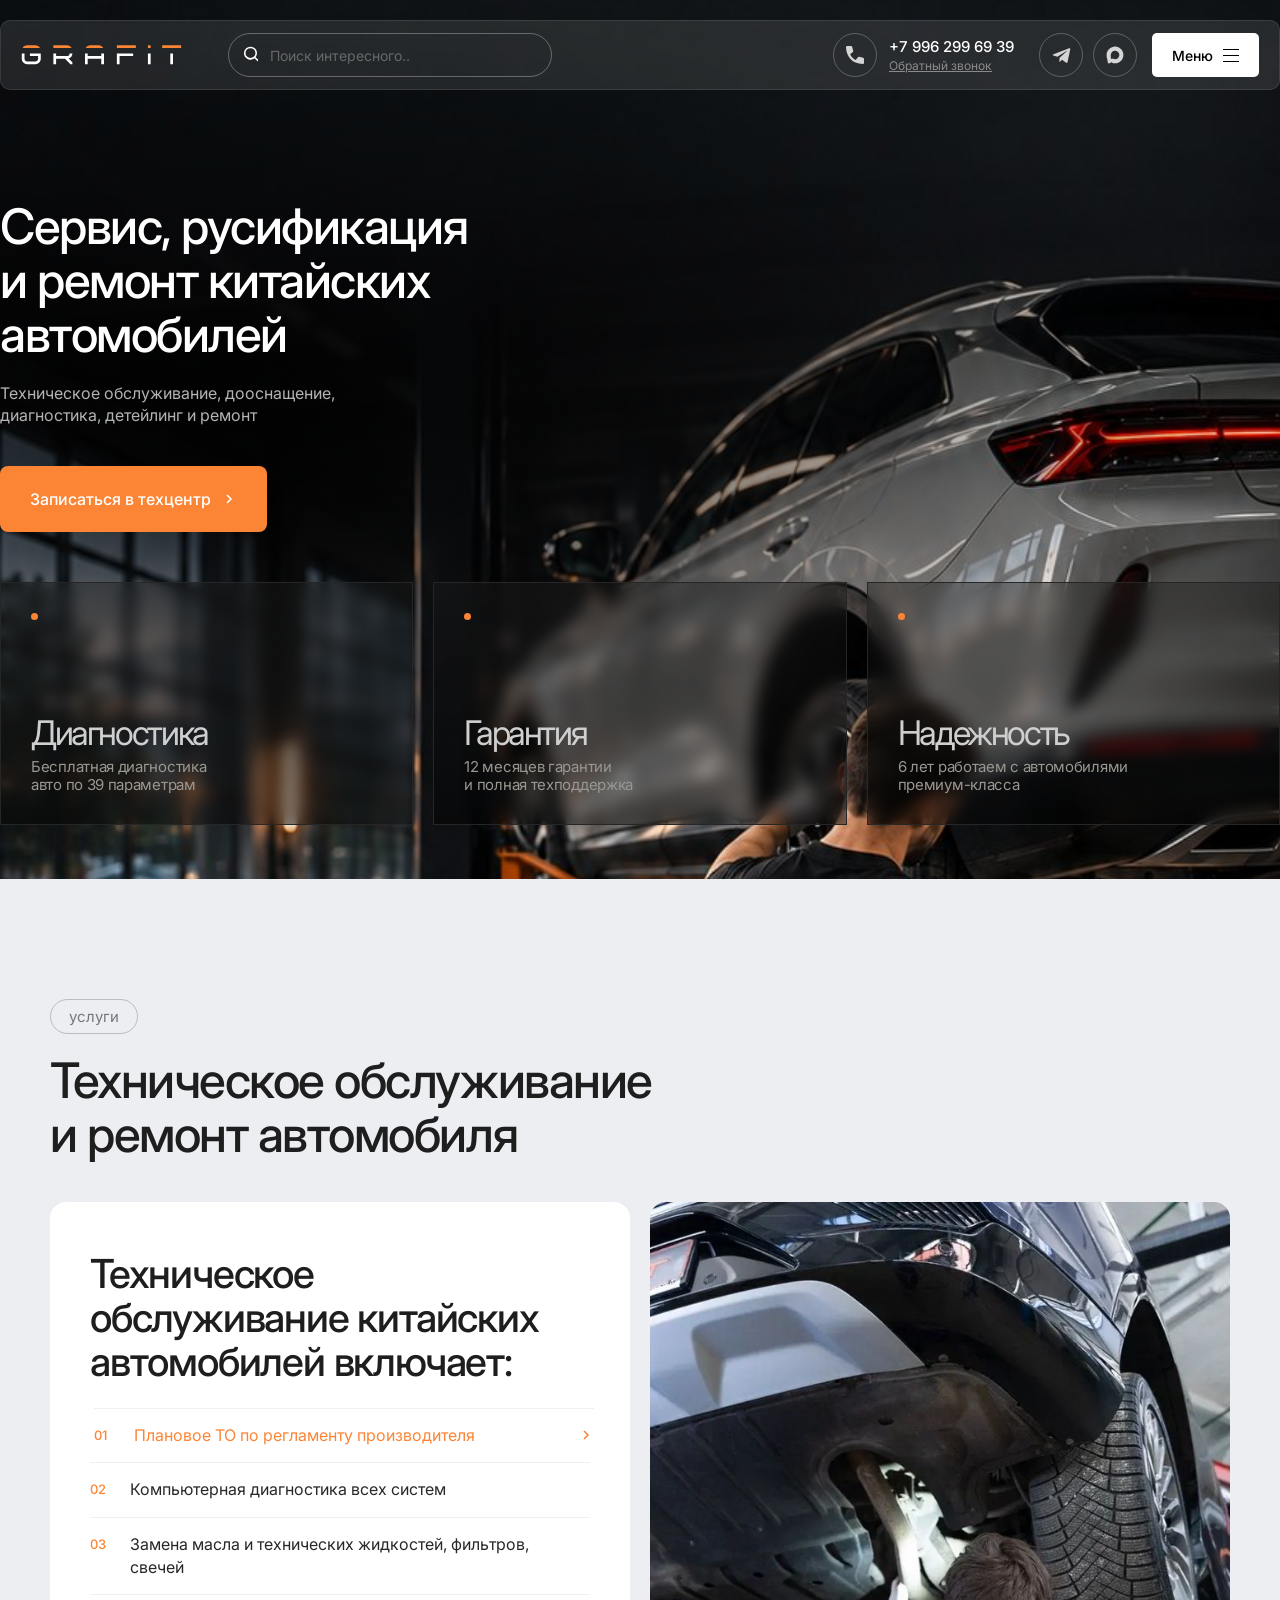
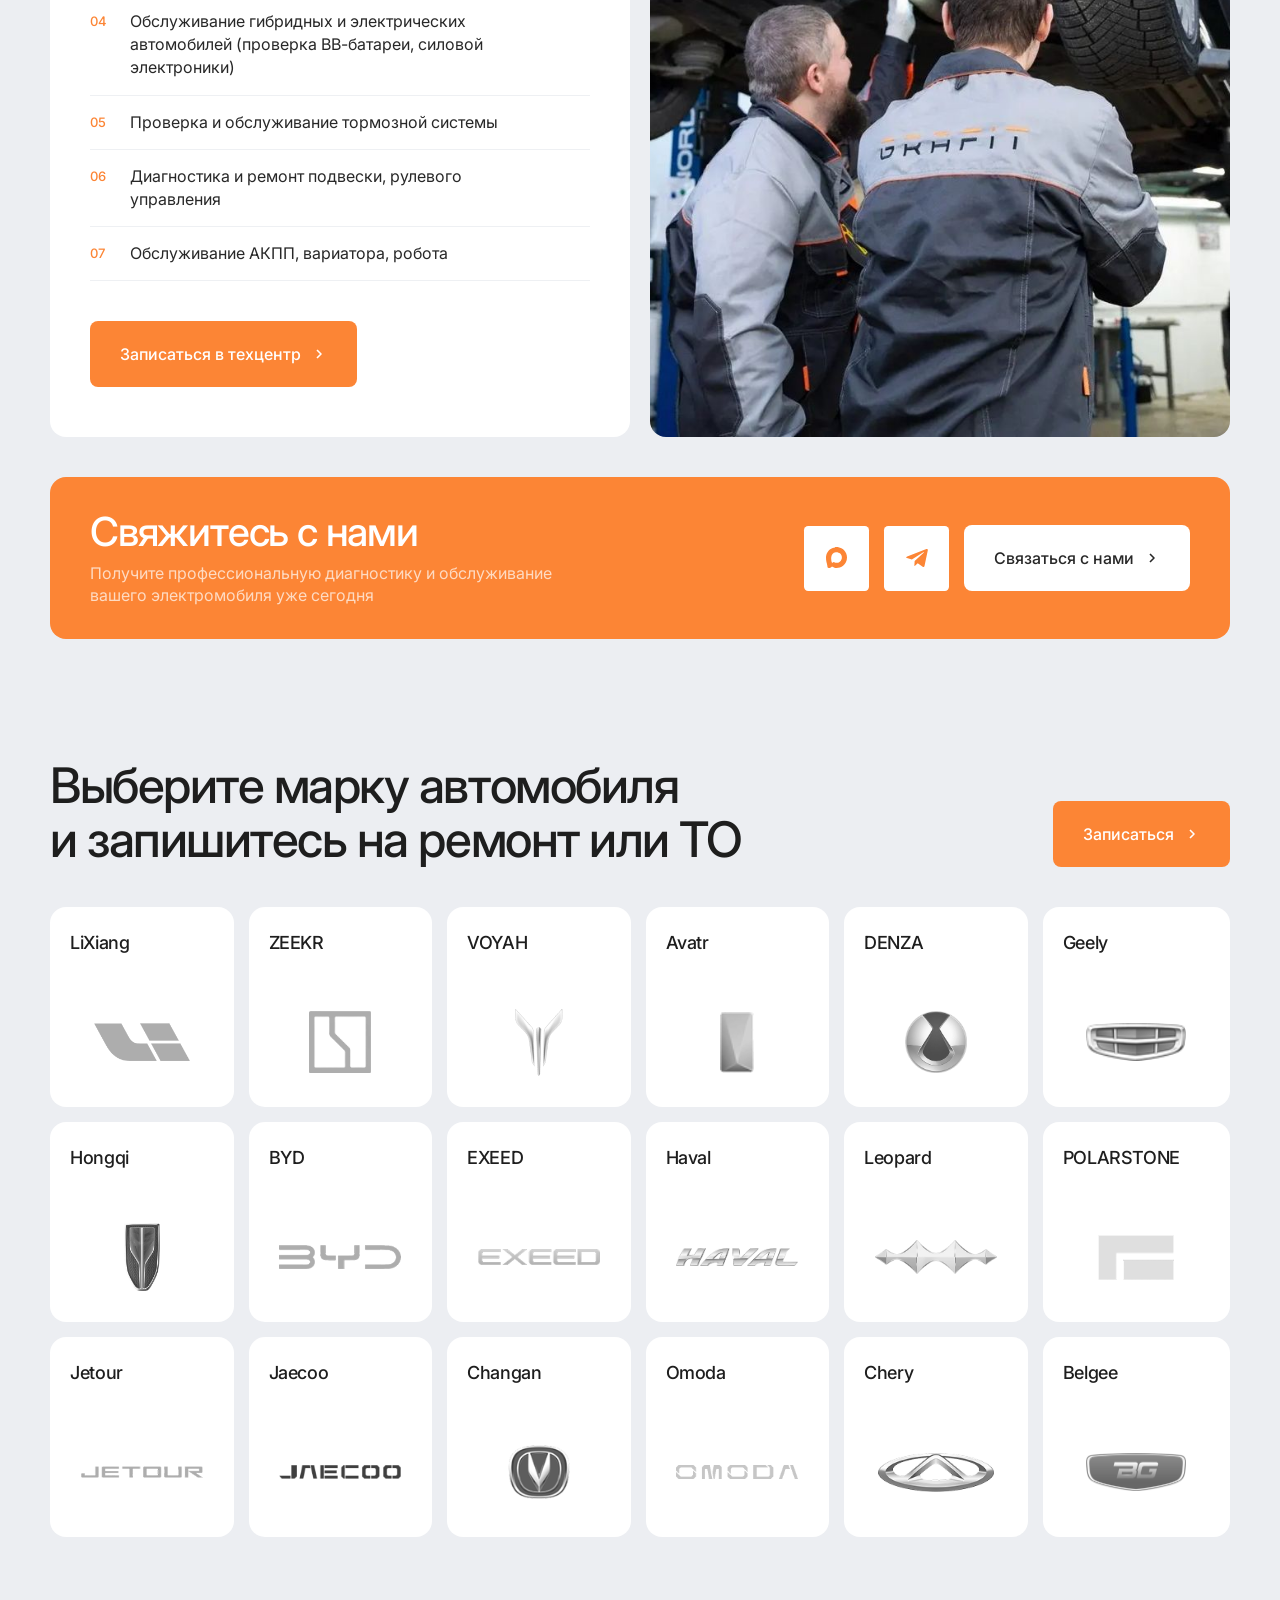
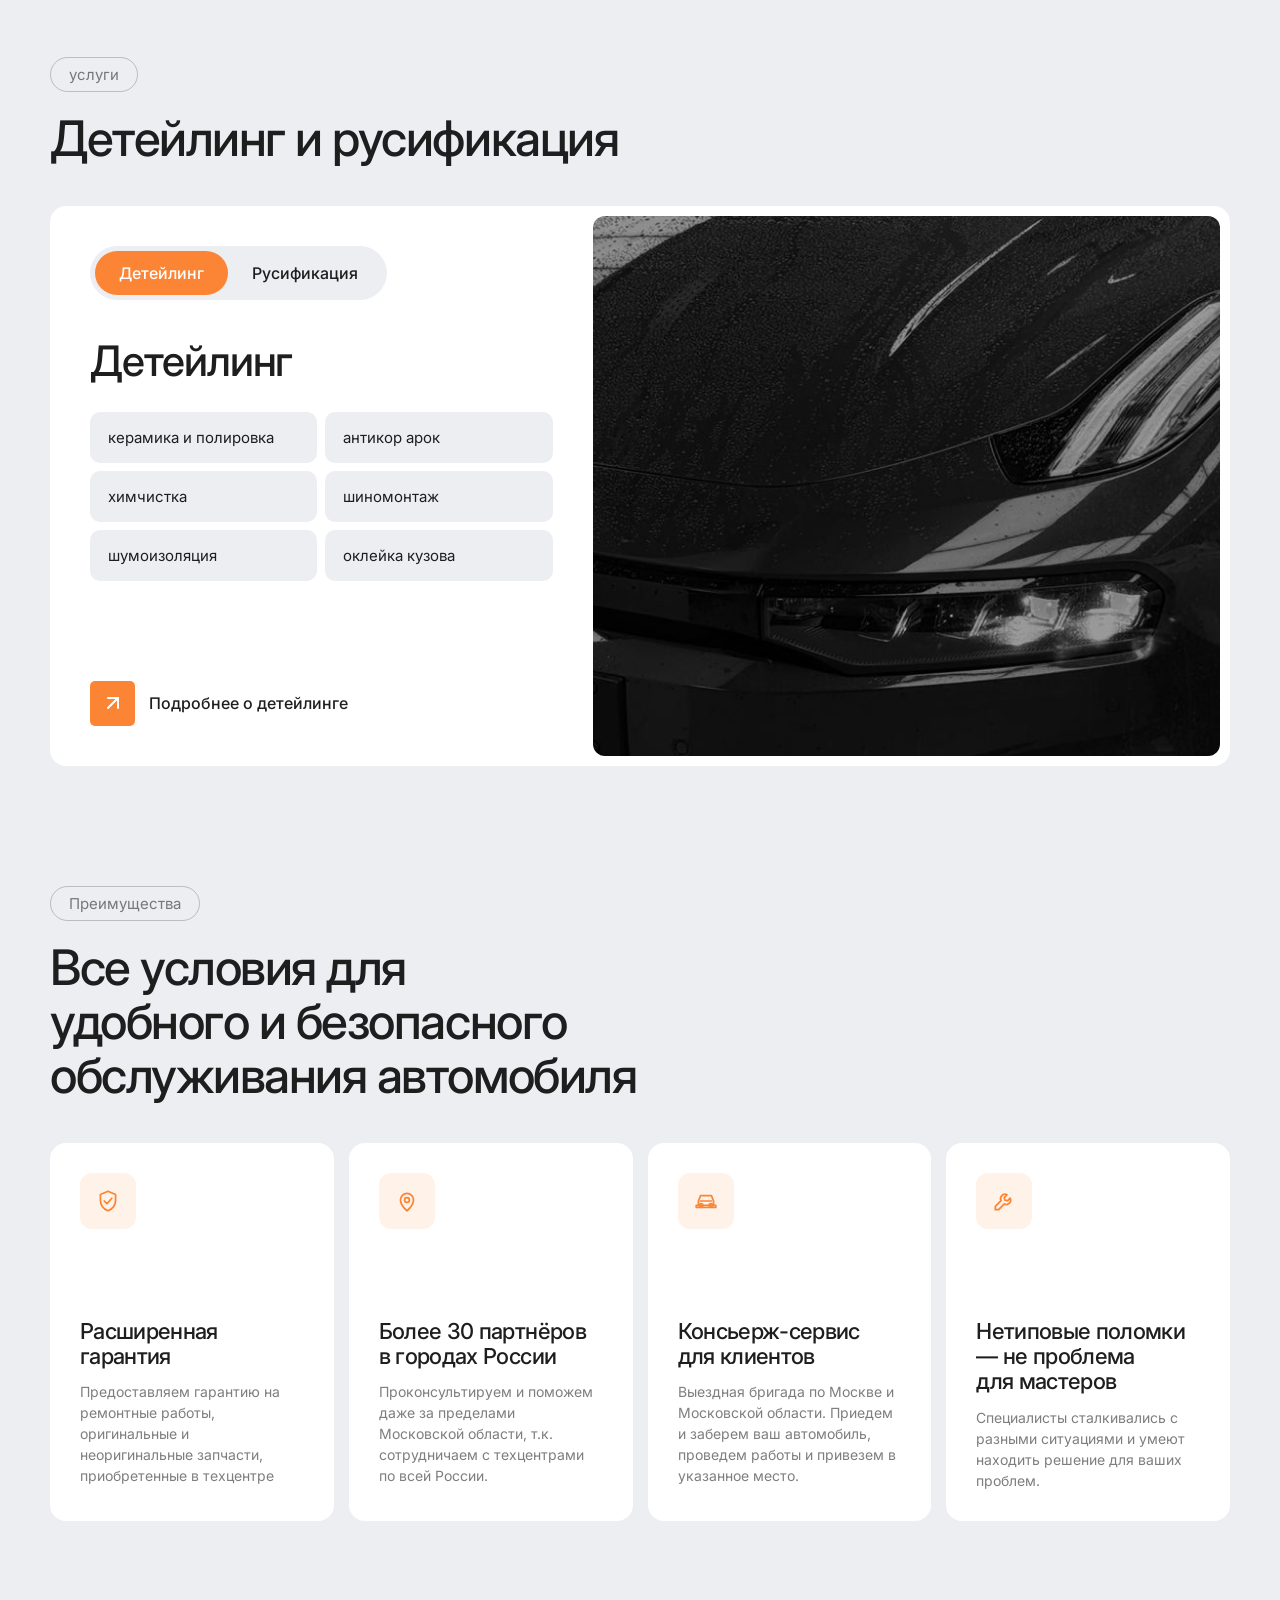
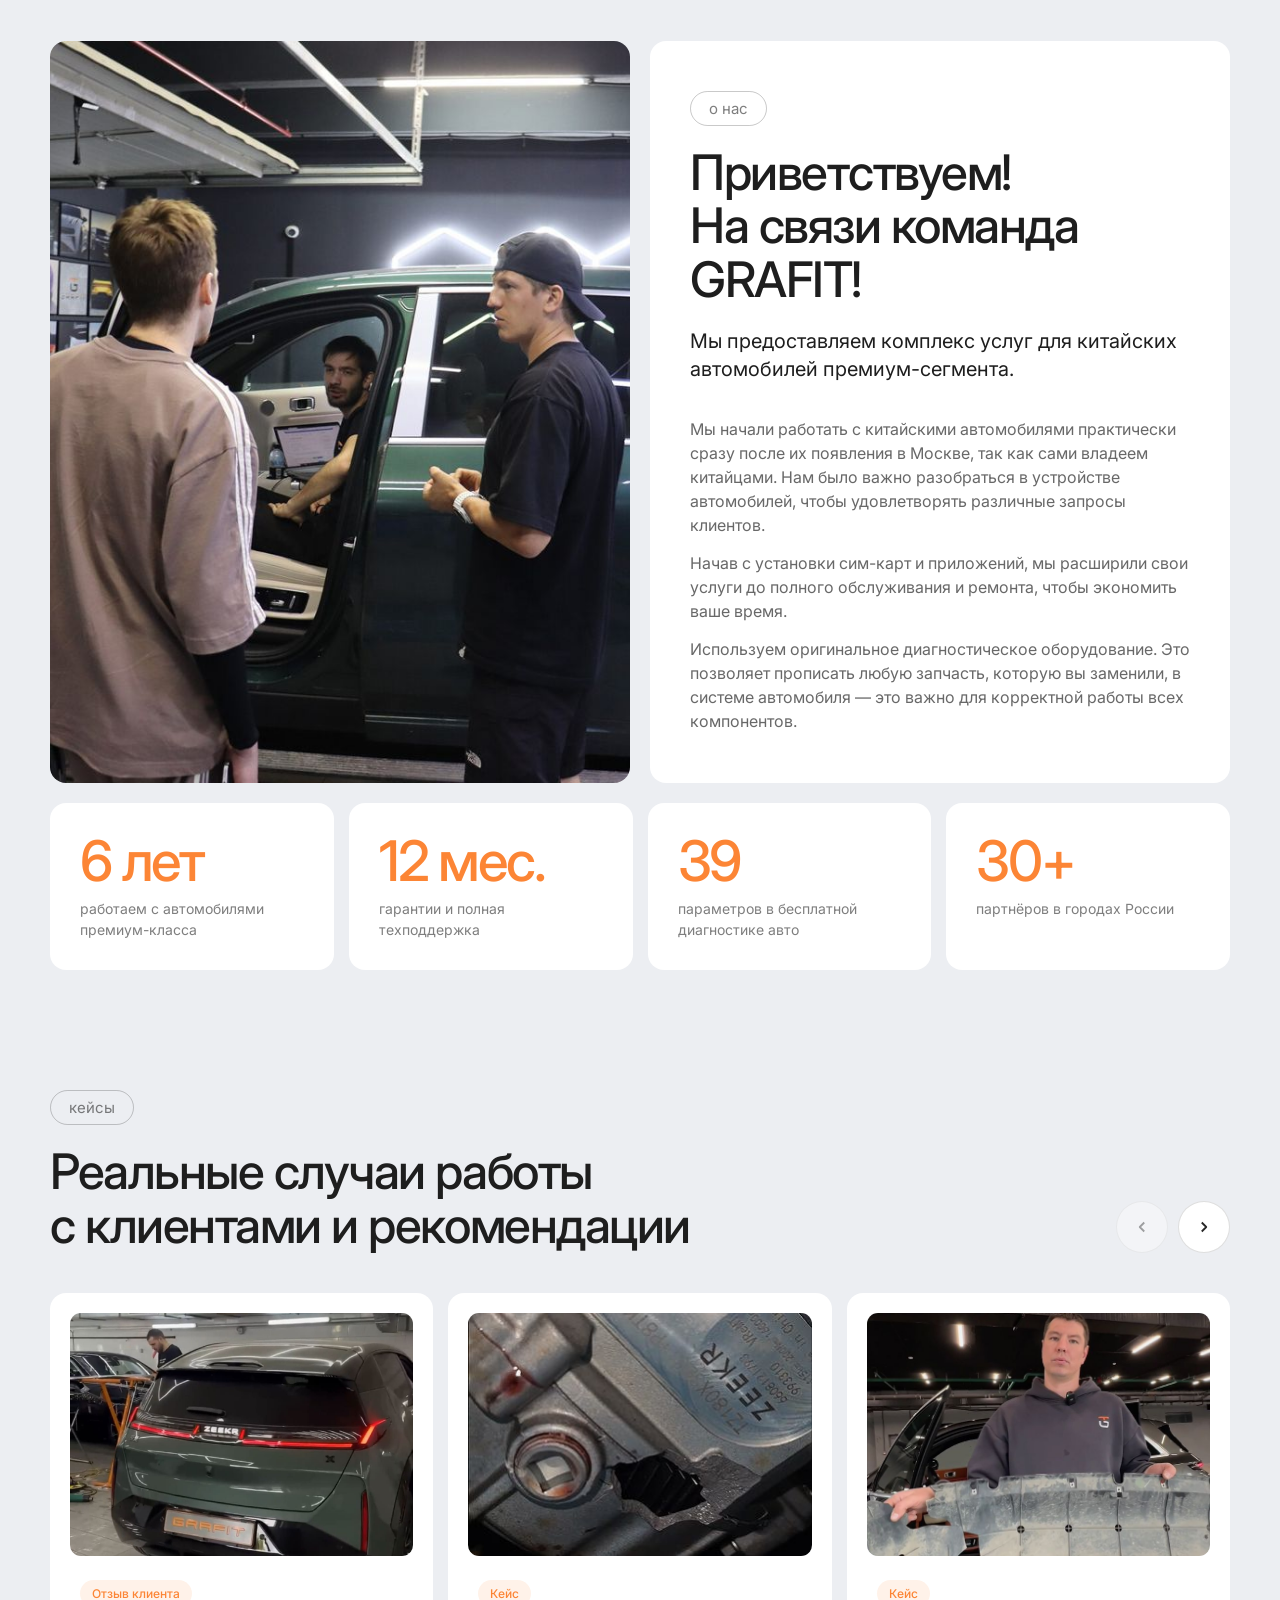
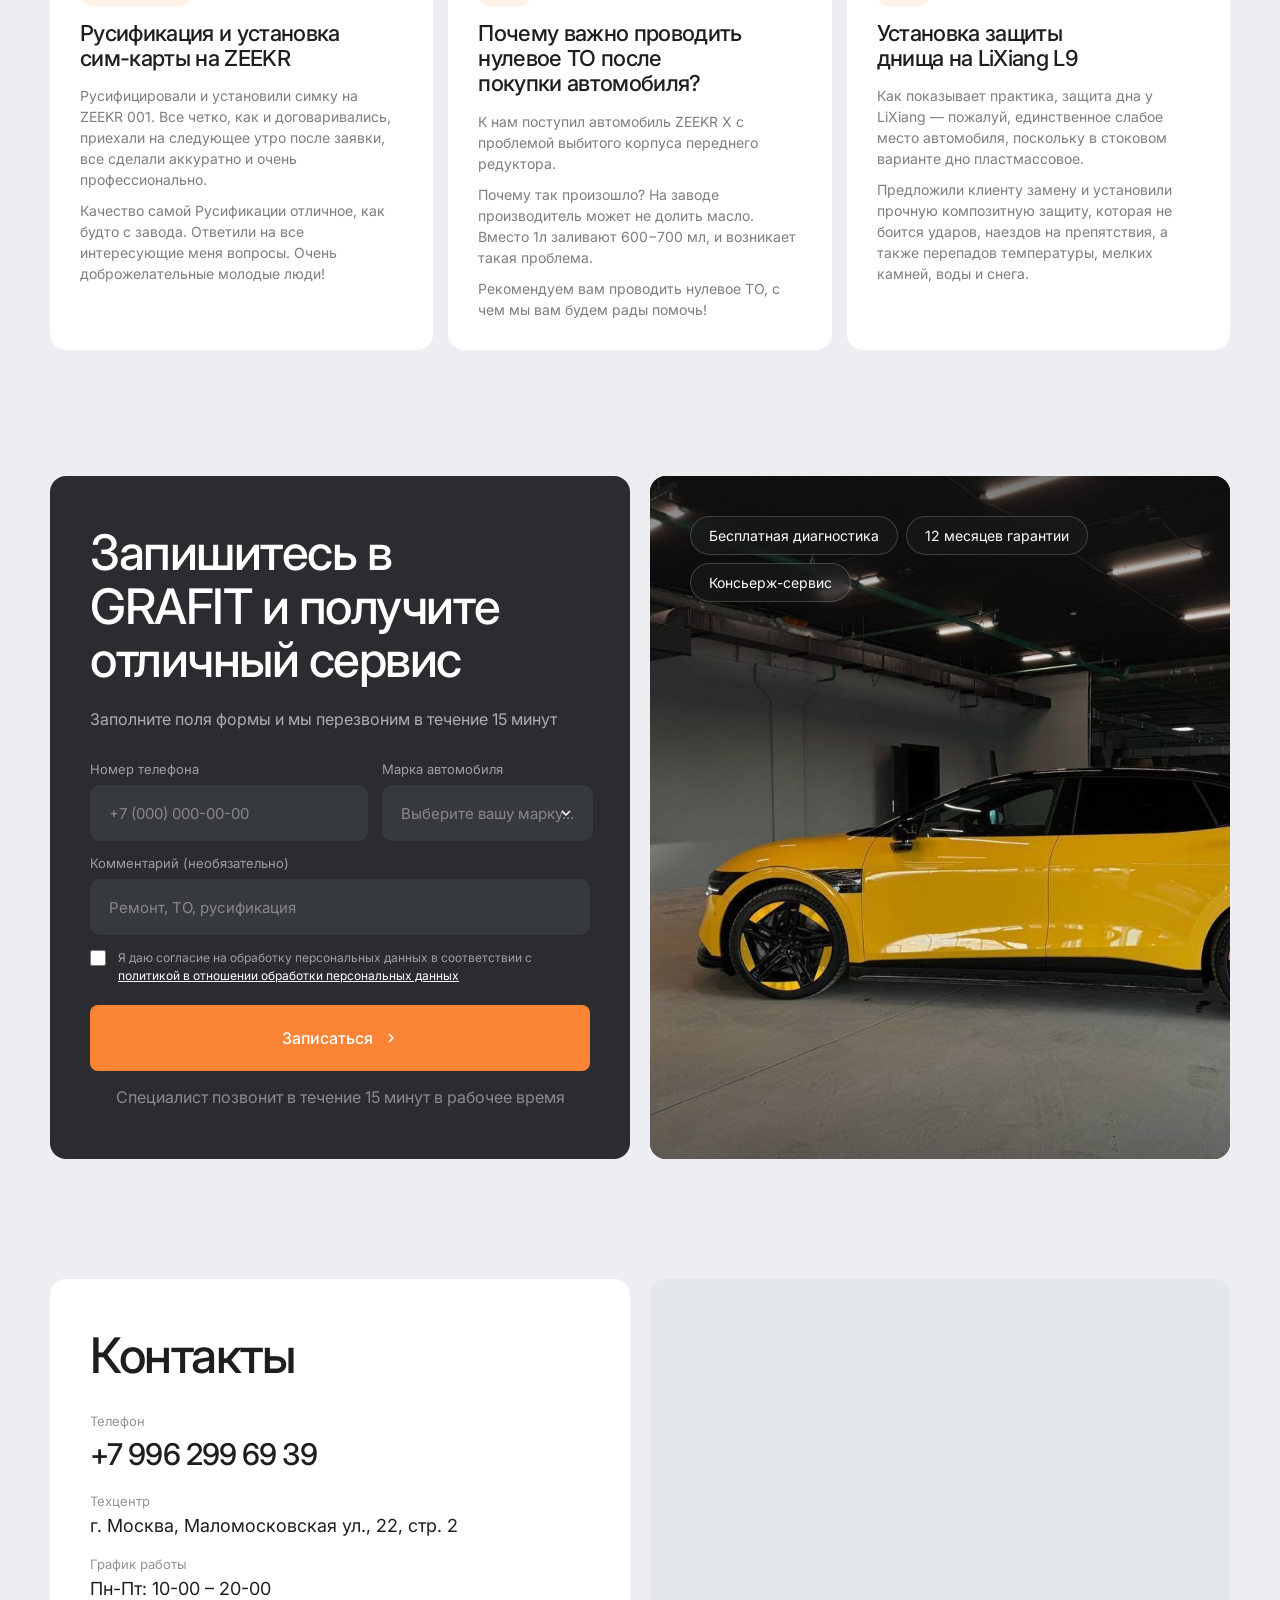
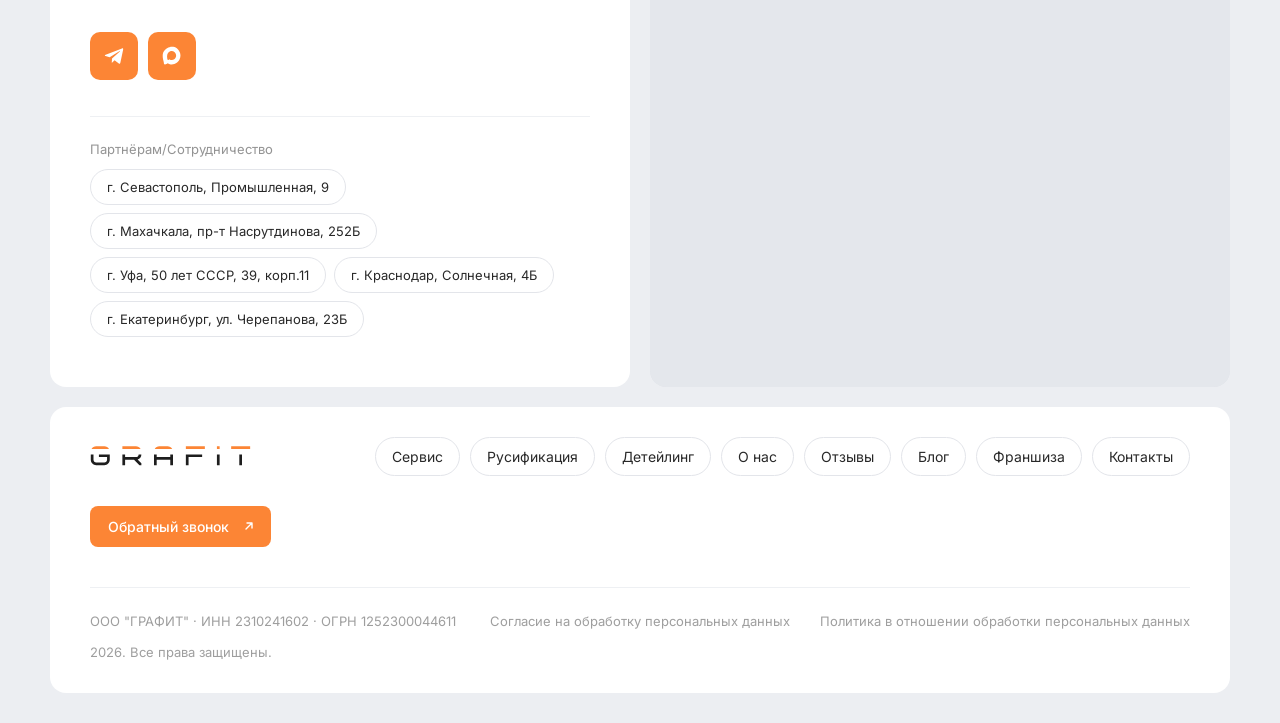
==== commit cfc04fe2: "Mobile: smaller About lead text Co-Authored-By: Claude Opus 5.5 <noreply@anthropic.com>" ====
--- a/index.html
+++ b/index.html
@@ -5,7 +5,7 @@
 <meta name="viewport" content="width=device-width, initial-scale=1.0">
 <title>GRAFIT — Сервис, русификация и ремонт китайских автомобилей</title>
 <link rel="stylesheet" href="https://fonts.googleapis.com/css2?family=Inter:wght@400;500;600;700;800&display=swap">
-<link rel="stylesheet" href="assets/css/main.css?v=22">
+<link rel="stylesheet" href="assets/css/main.css?v=23">
 </head>
 <body>
 
--- a/assets/css/main.css
+++ b/assets/css/main.css
@@ -1383,3 +1383,8 @@
   .modal-title { font-size: 26px; }
   .modal-box .field-row { grid-template-columns: 1fr; }
 }
+
+/* mobile: smaller lead in "О нас" */
+@media (max-width: 900px) {
+  .split-lead { font-size: 17px !important; line-height: 1.45 !important; margin-bottom: 16px; }
+}
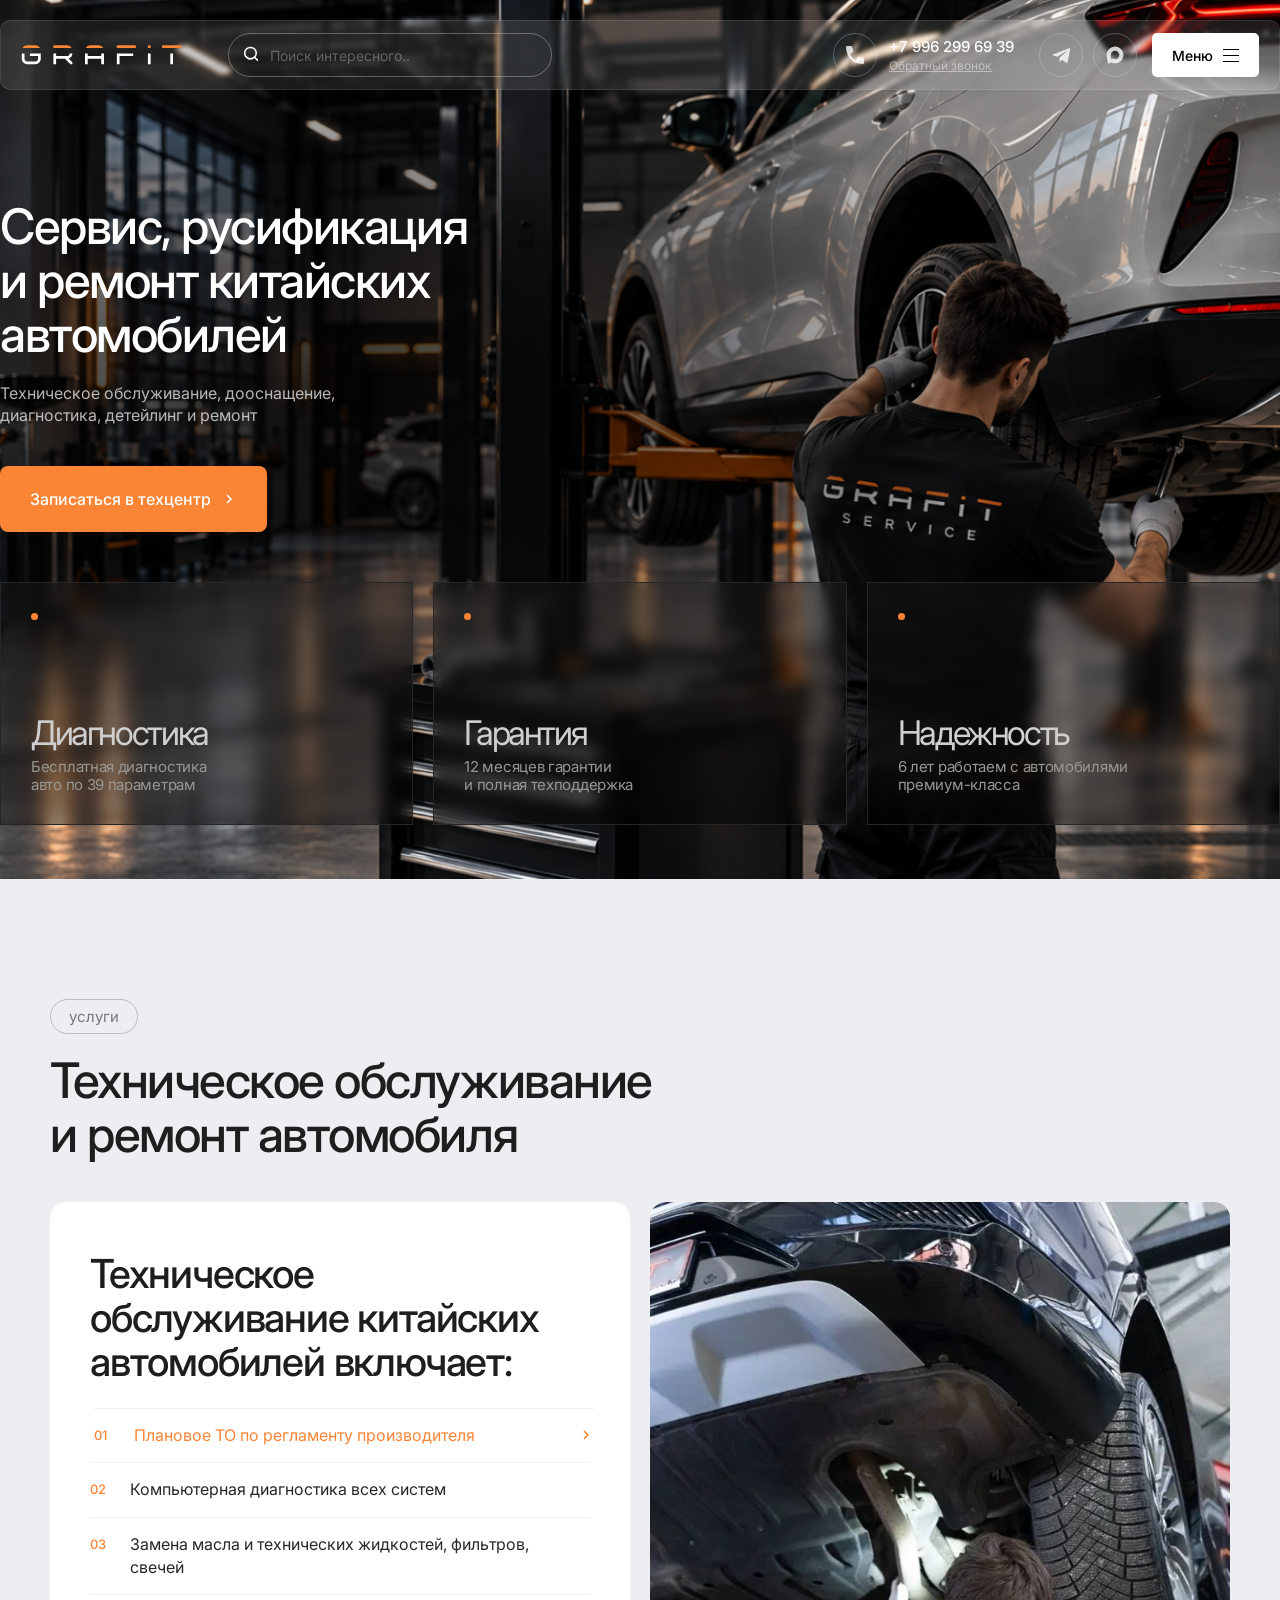
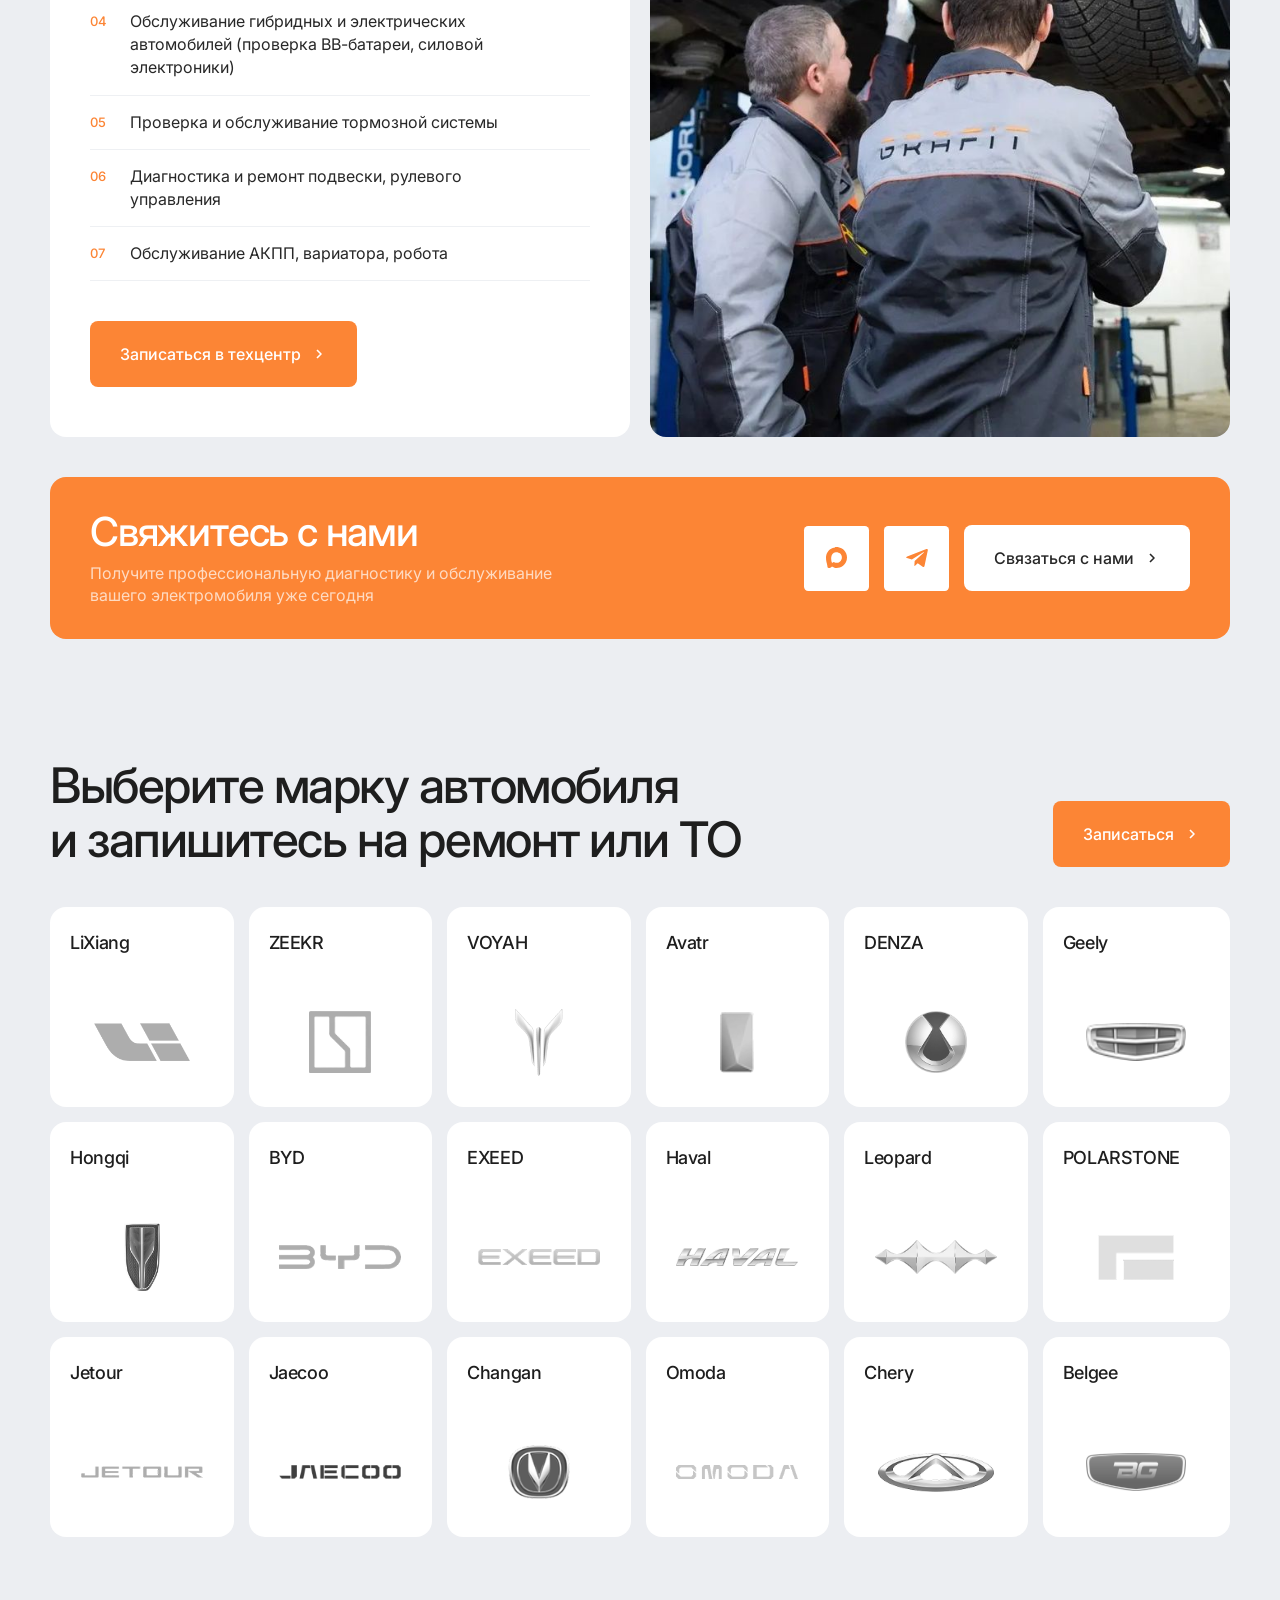
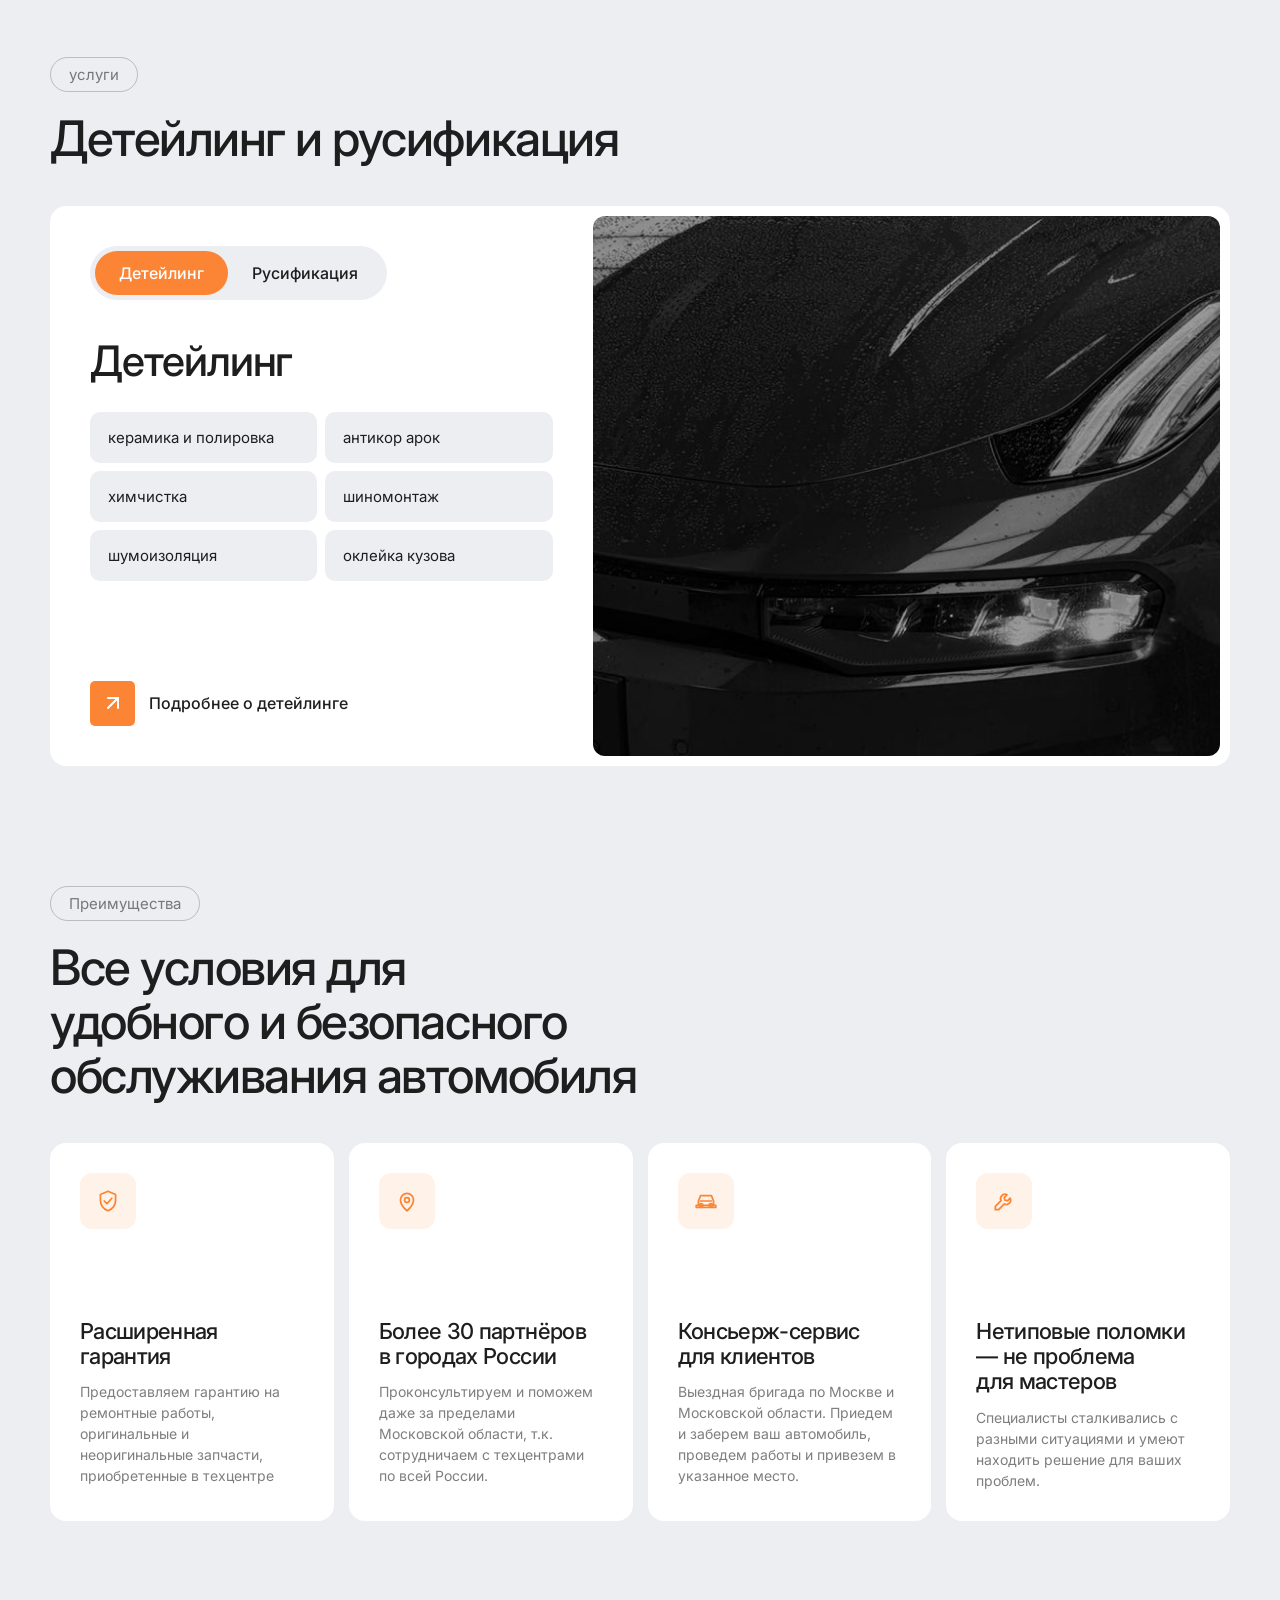
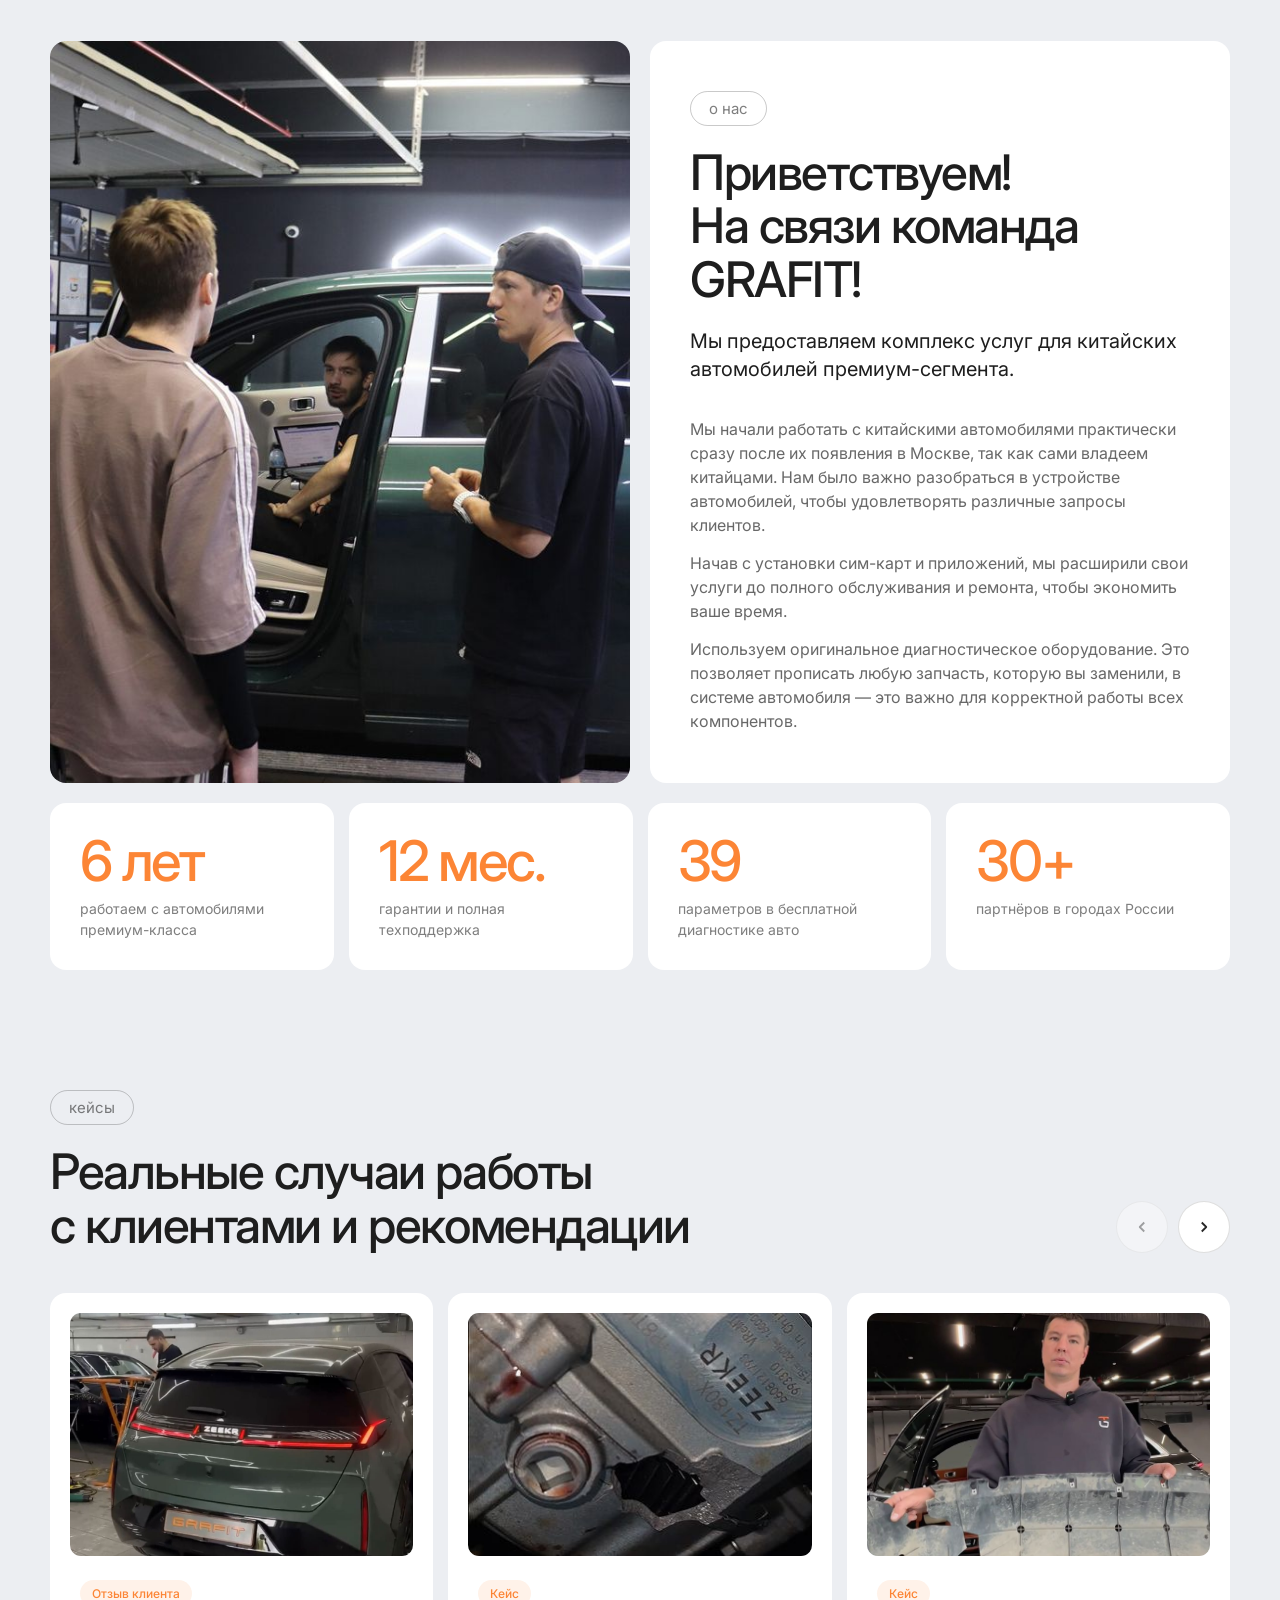
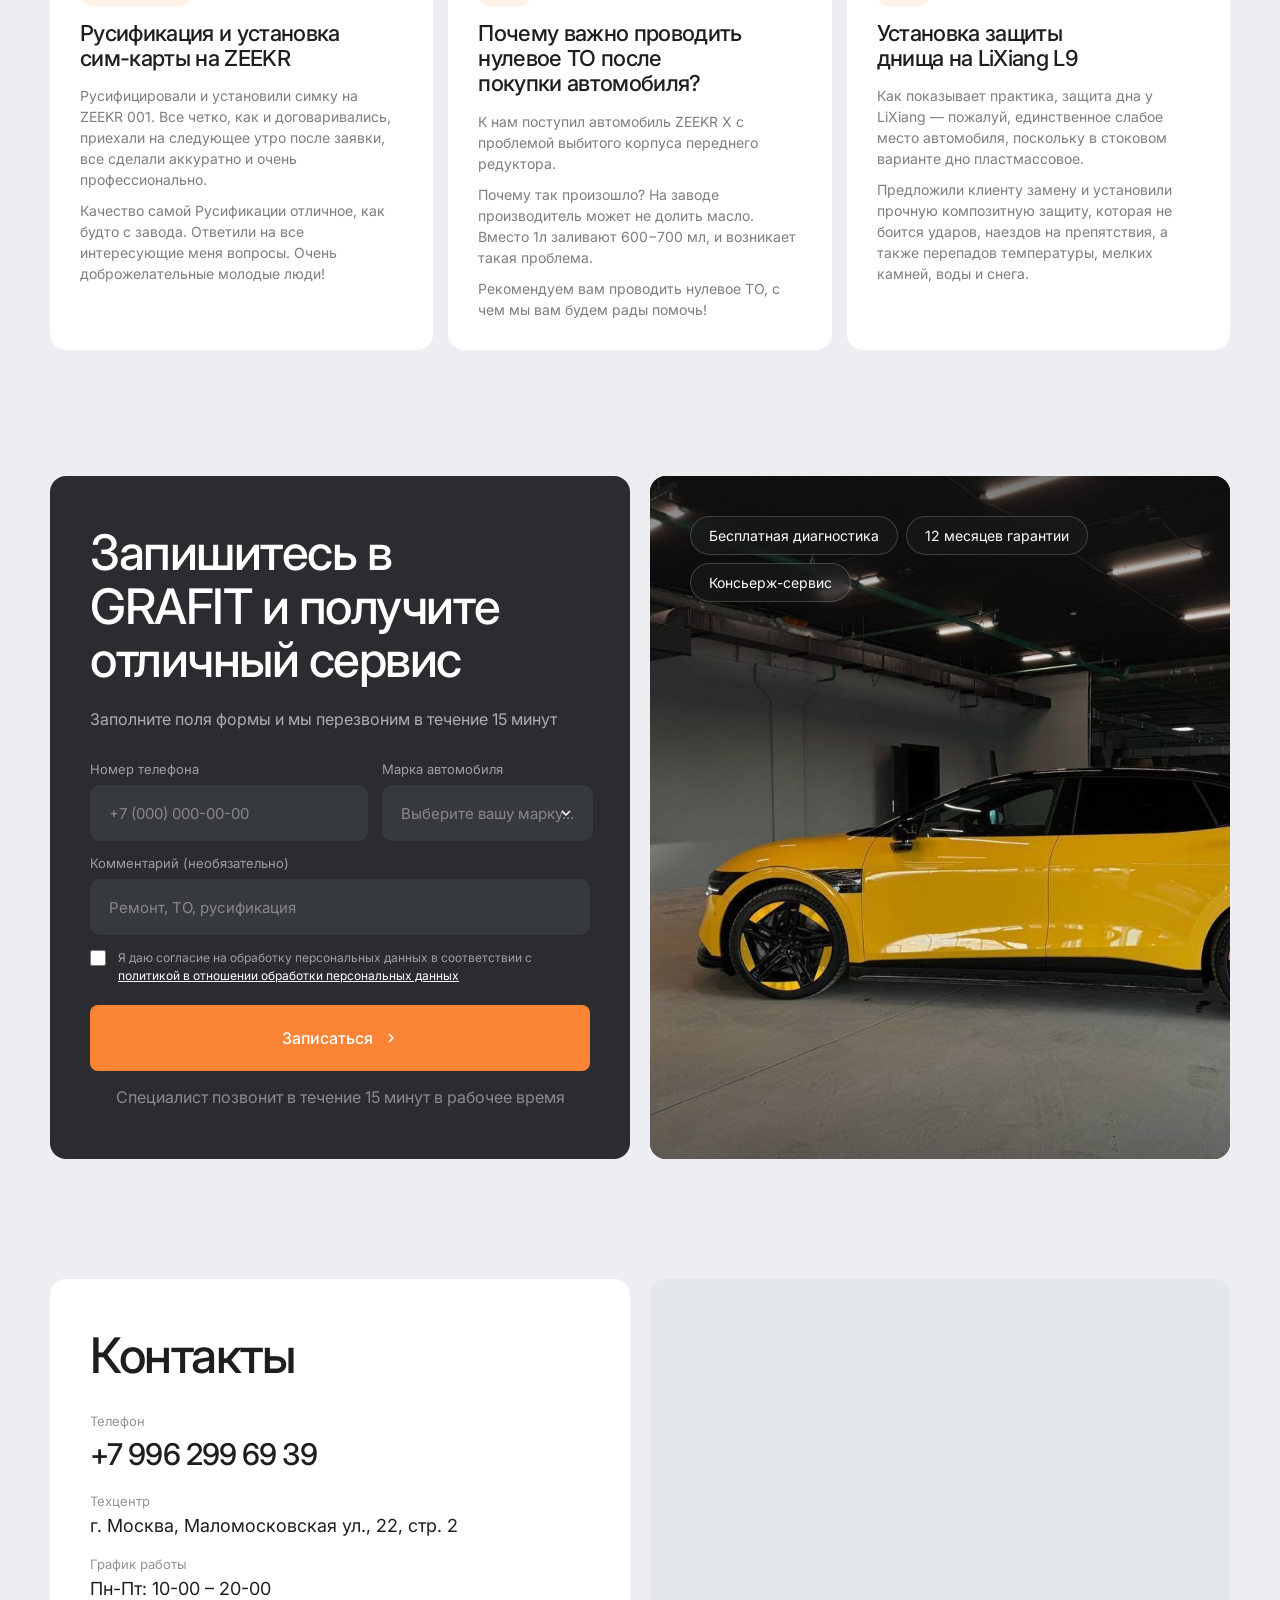
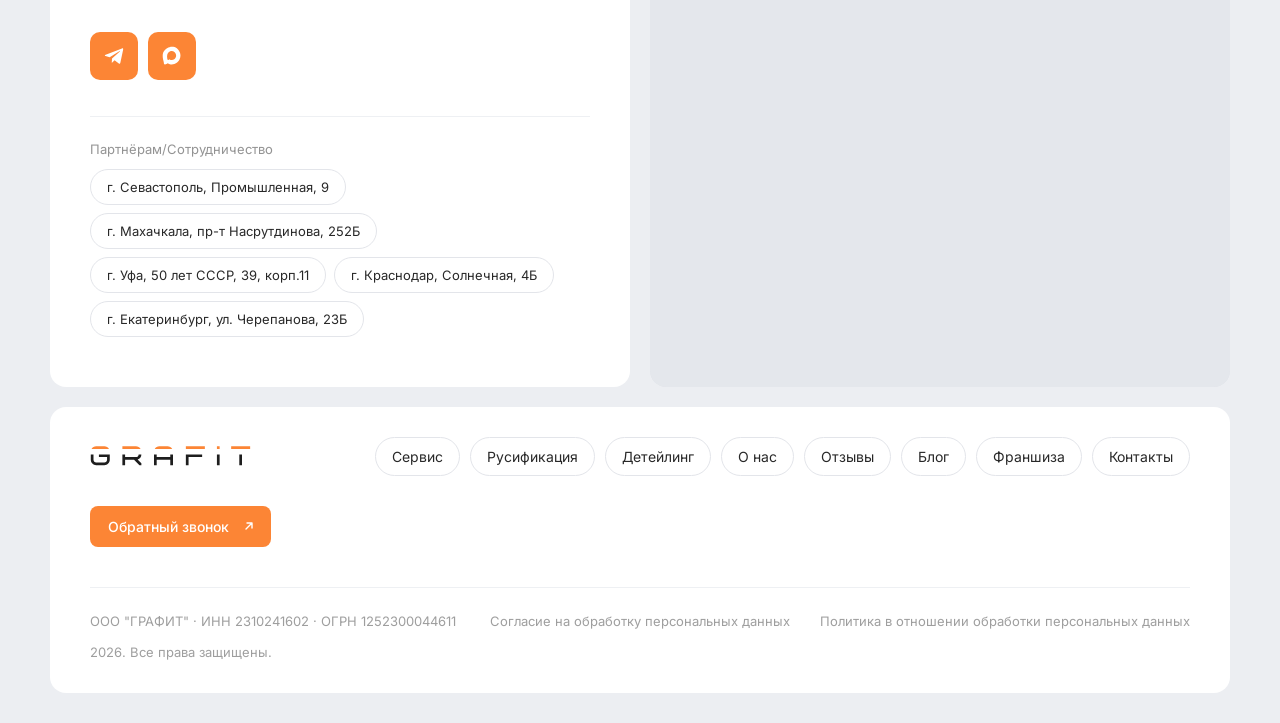
==== commit 8b3abf51: "Mobile: 15px body text in text cards Co-Authored-By: Claude Opus 5.5 <noreply@anthropic.com>" ====
--- a/index.html
+++ b/index.html
@@ -5,7 +5,7 @@
 <meta name="viewport" content="width=device-width, initial-scale=1.0">
 <title>GRAFIT — Сервис, русификация и ремонт китайских автомобилей</title>
 <link rel="stylesheet" href="https://fonts.googleapis.com/css2?family=Inter:wght@400;500;600;700;800&display=swap">
-<link rel="stylesheet" href="assets/css/main.css?v=23">
+<link rel="stylesheet" href="assets/css/main.css?v=24">
 </head>
 <body>
 
--- a/assets/css/main.css
+++ b/assets/css/main.css
@@ -1388,3 +1388,8 @@
 @media (max-width: 900px) {
   .split-lead { font-size: 17px !important; line-height: 1.45 !important; margin-bottom: 16px; }
 }
+
+/* mobile: body text in text cards in line with the rest of the page */
+@media (max-width: 900px) {
+  .split-card p { font-size: 15px; line-height: 1.55; }
+}
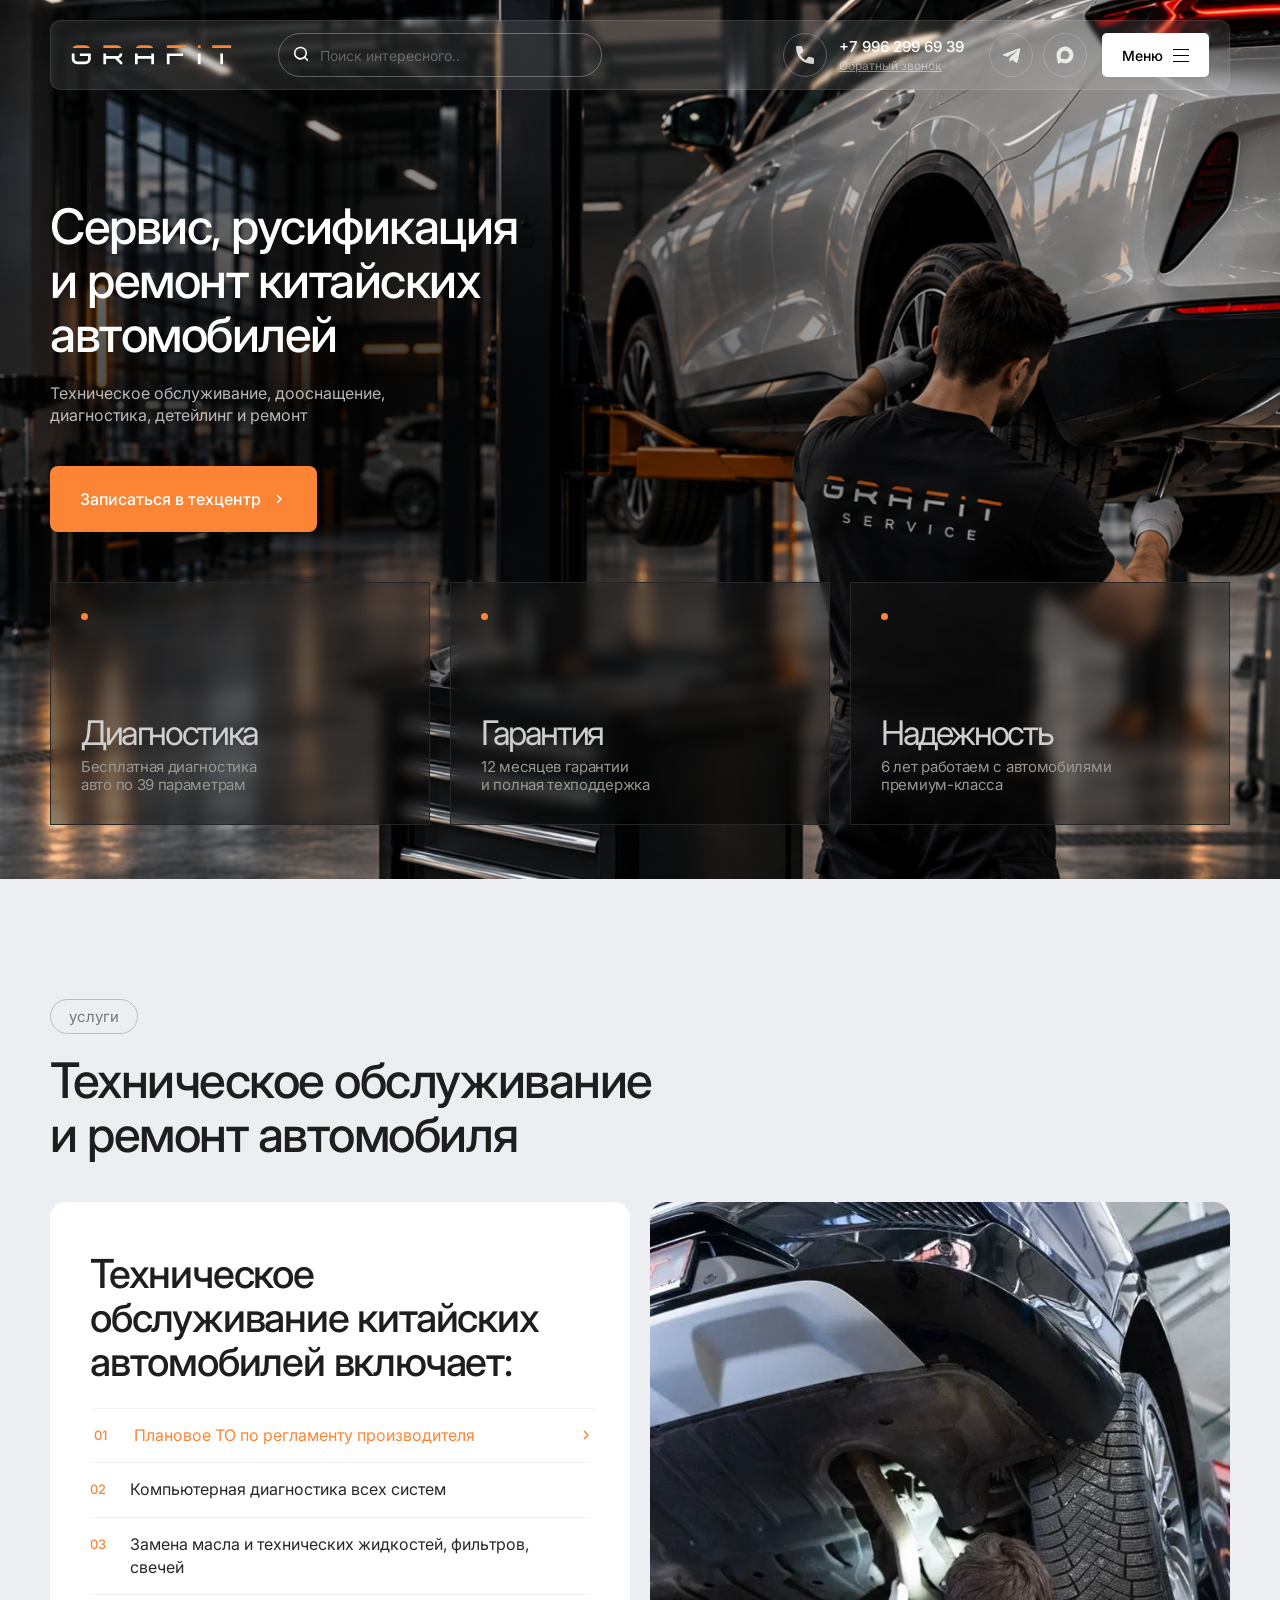
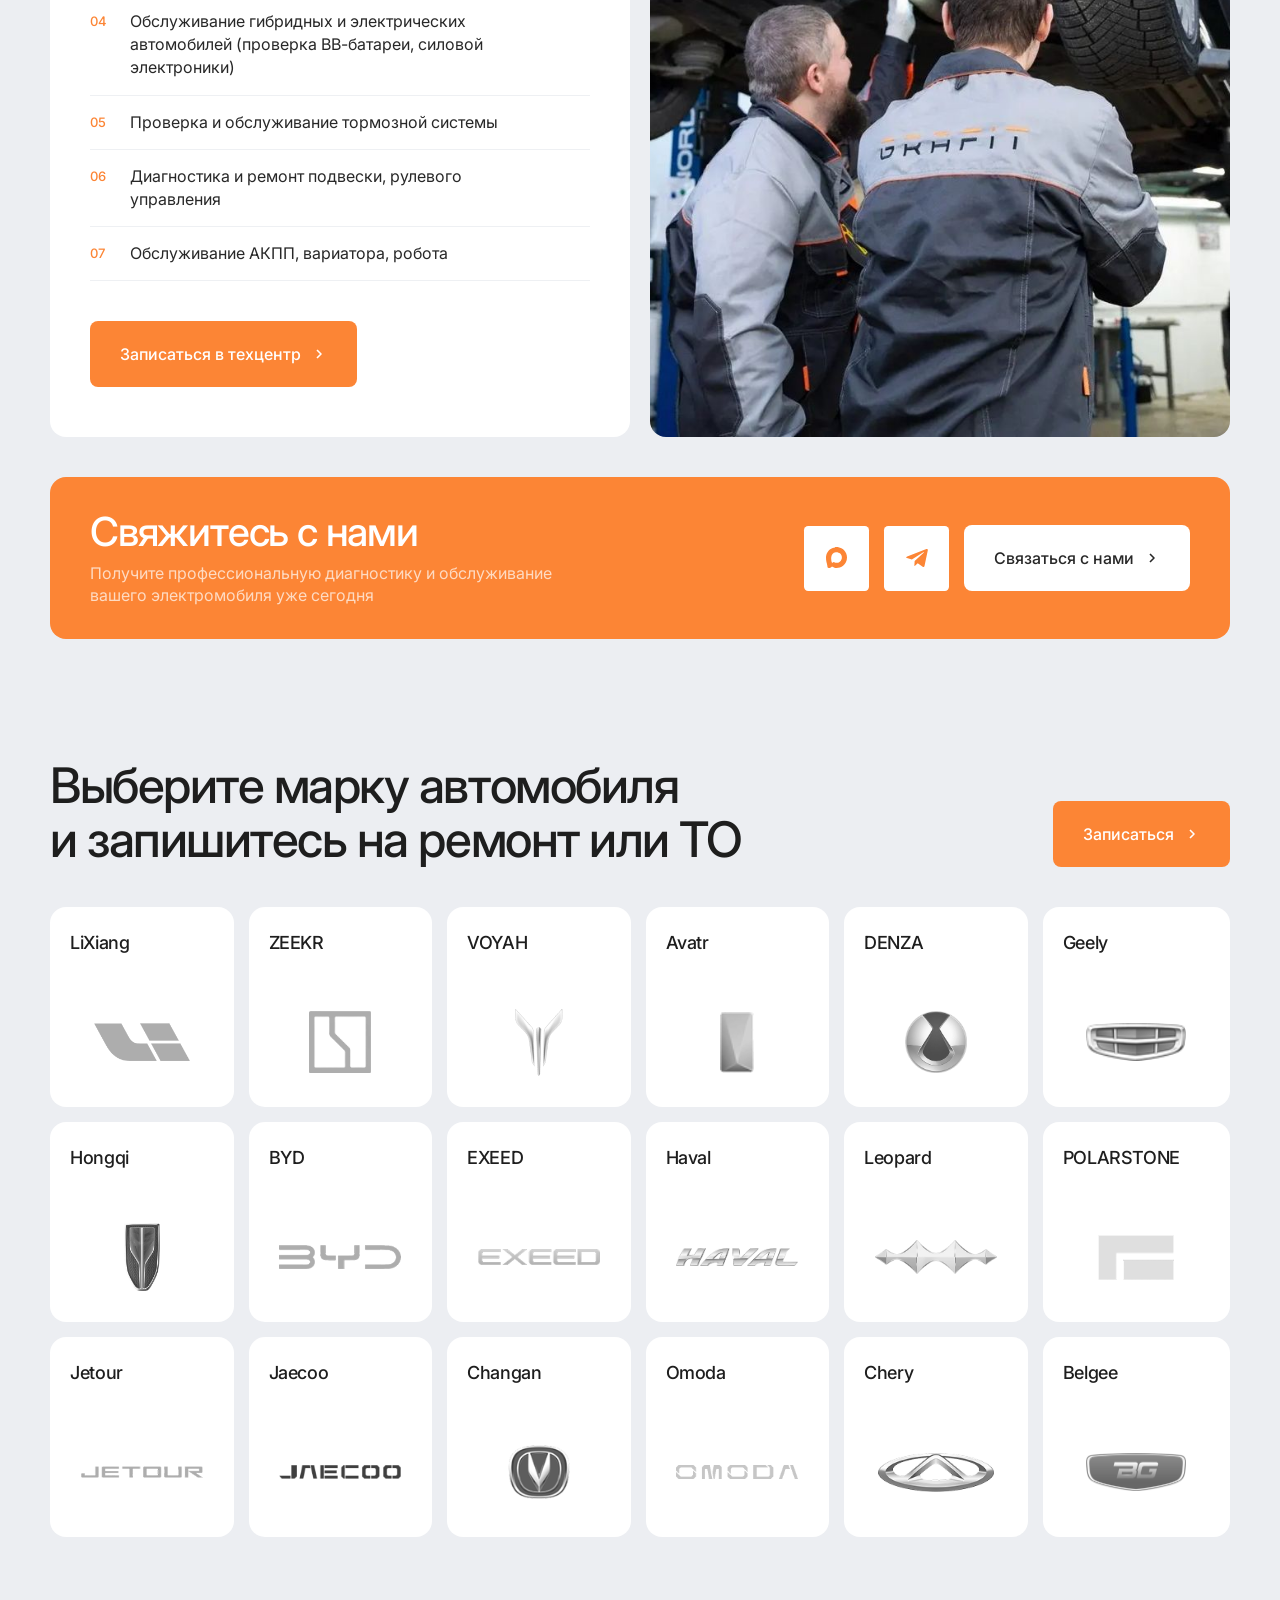
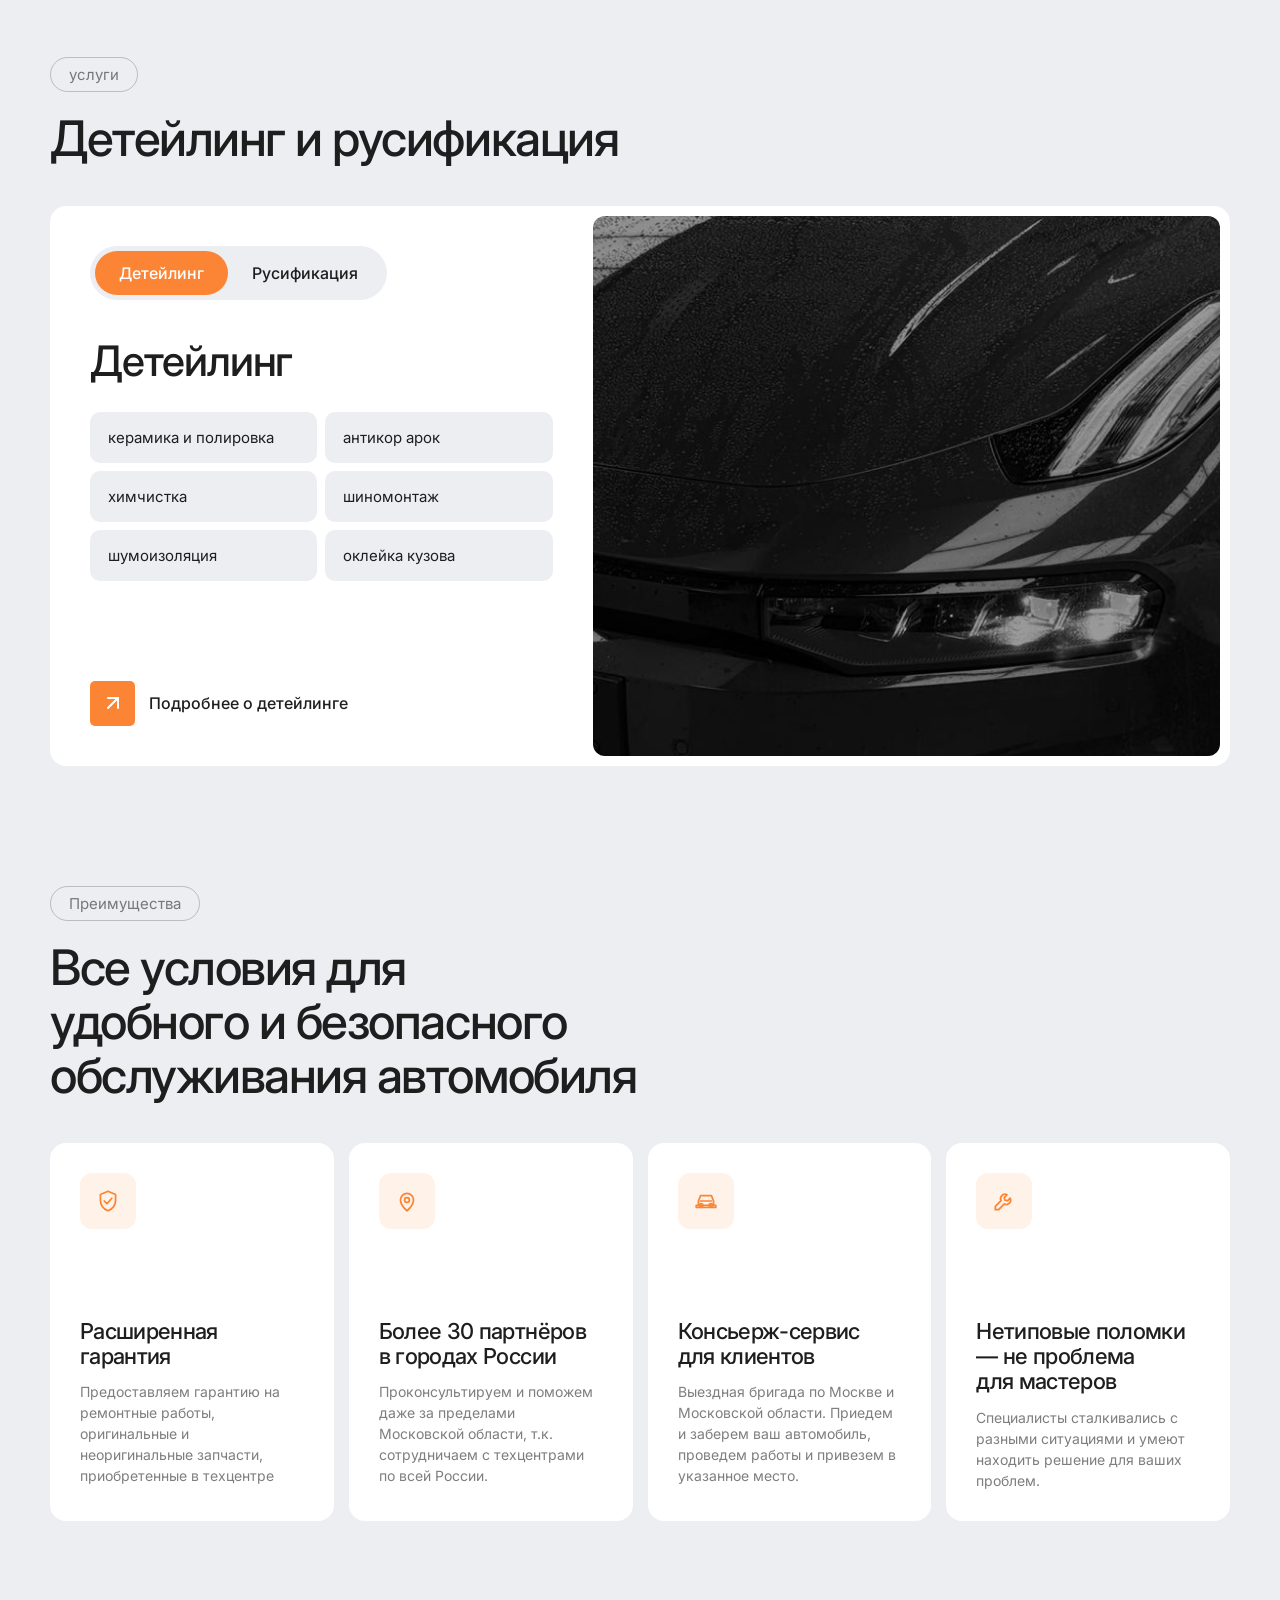
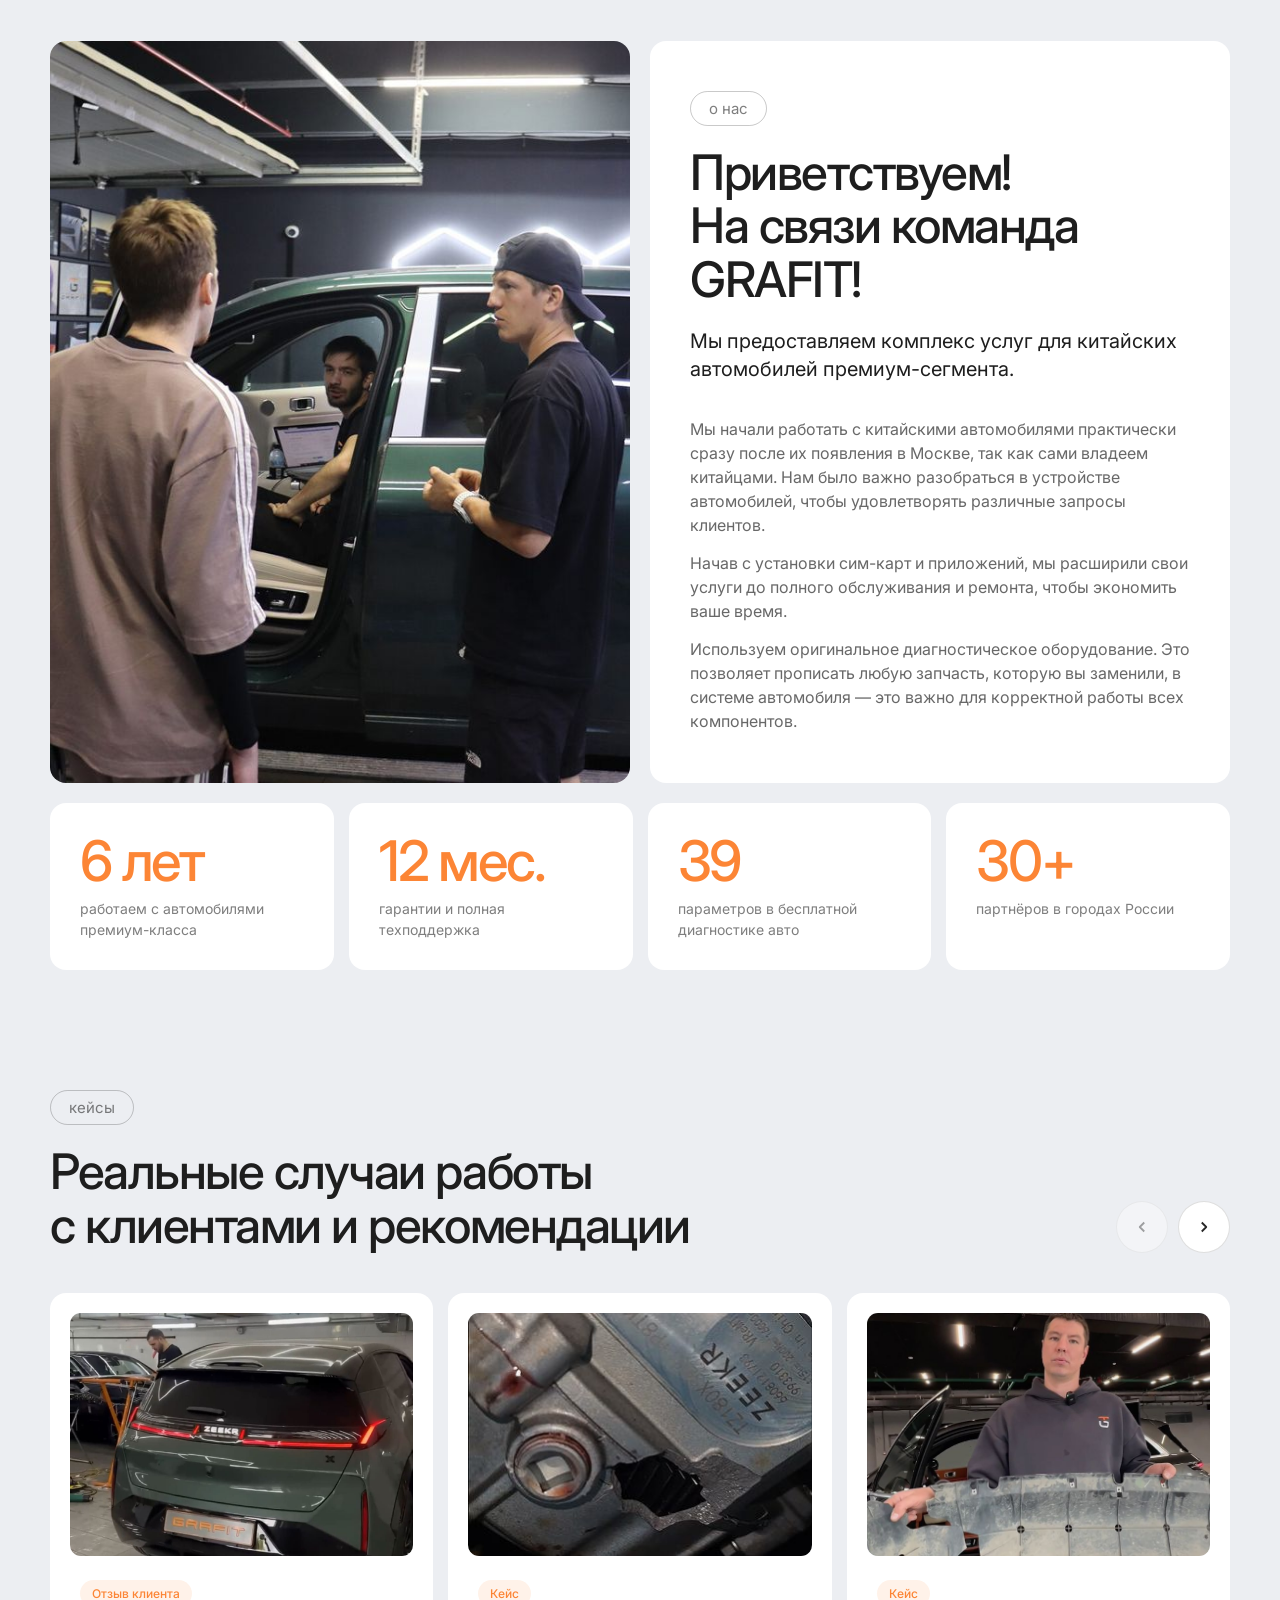
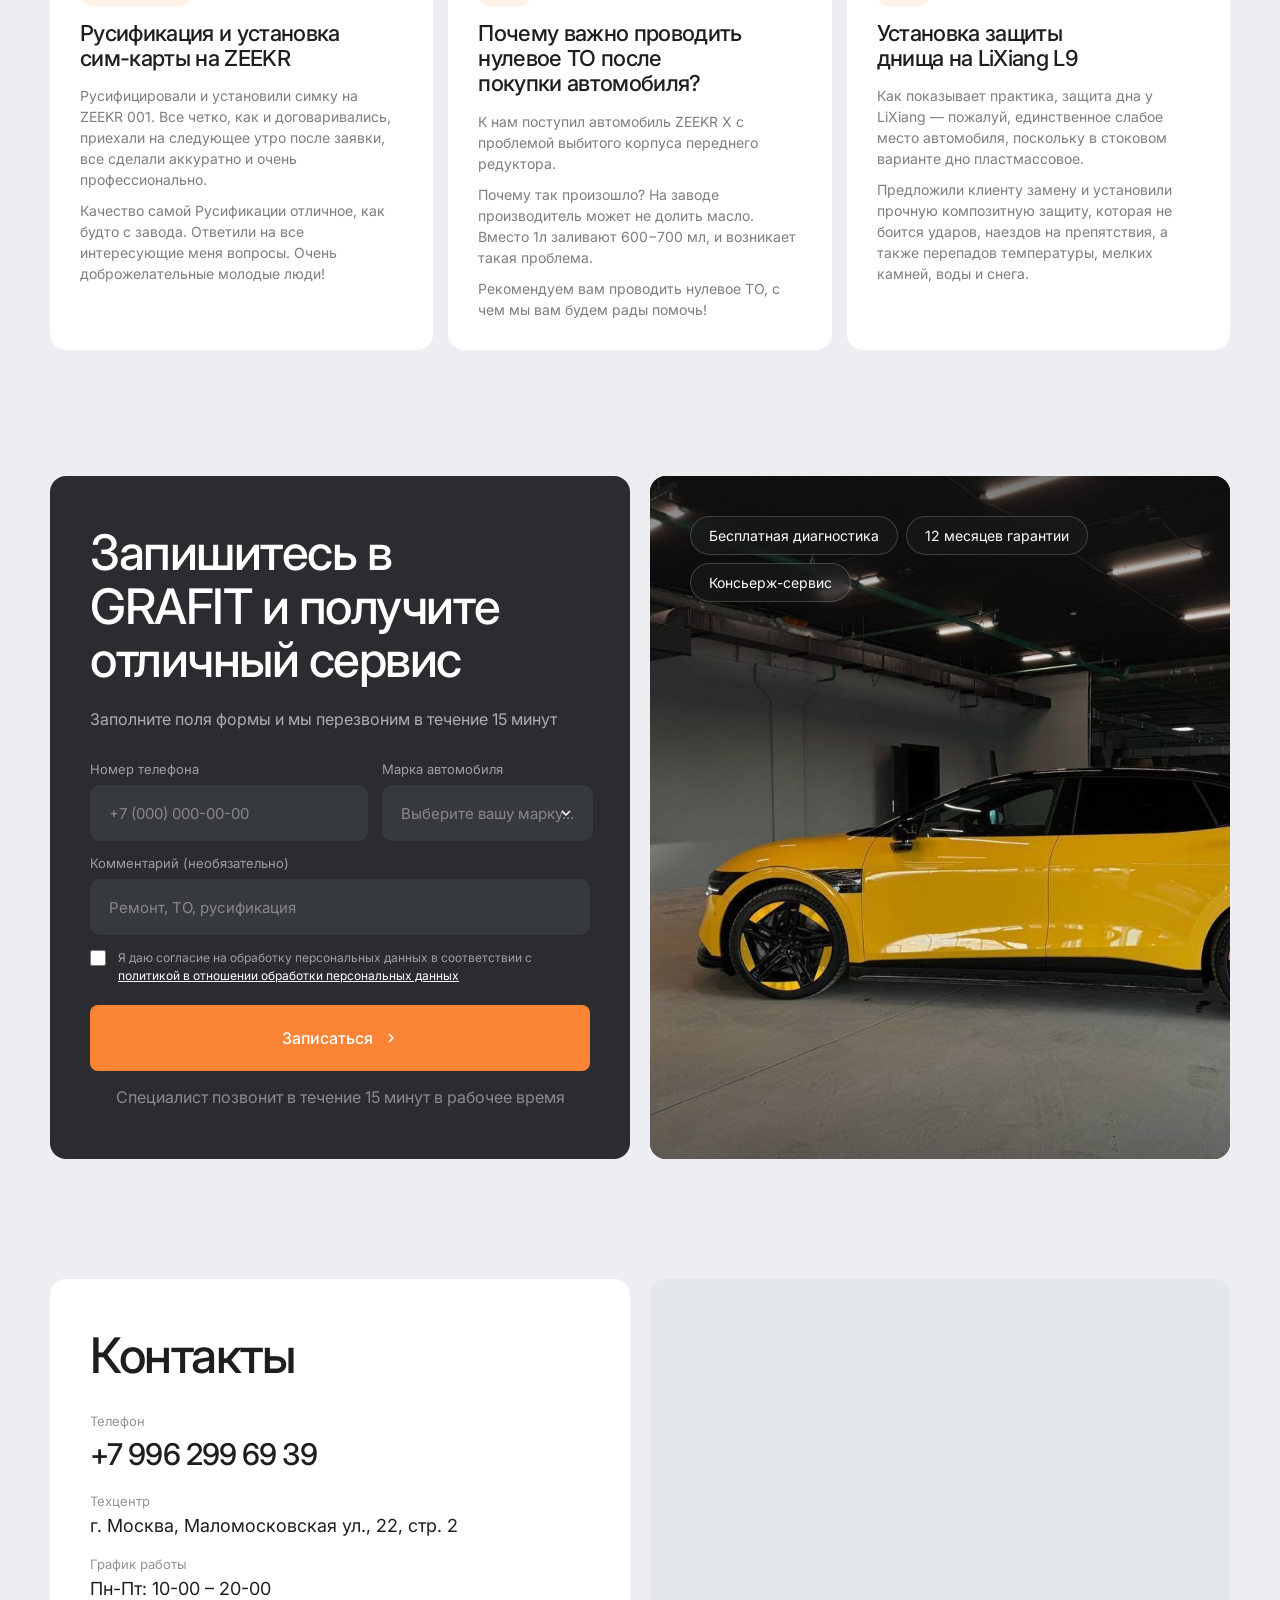
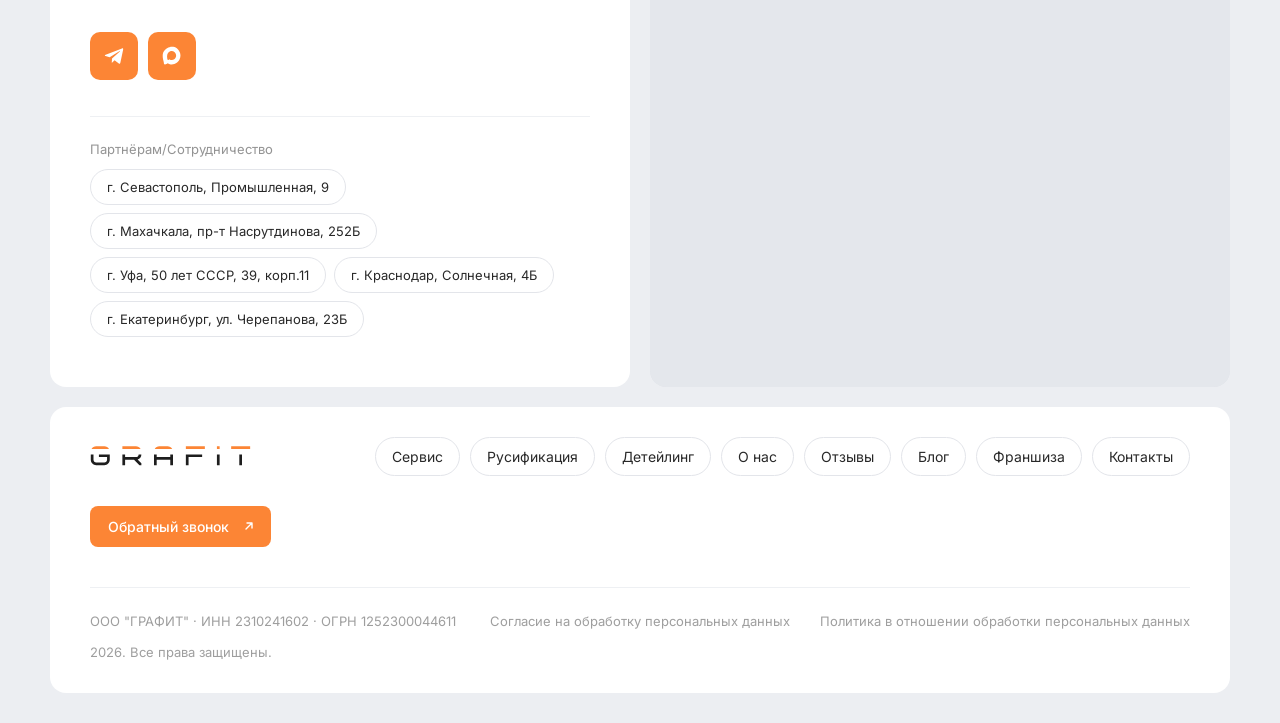
==== commit 49c0f125: "Desktop 1201-1440: hero and header keep 50px side gutters Co-Authored-By: Claude Opus 5.5 <noreply@a" ====
--- a/index.html
+++ b/index.html
@@ -3,9 +3,10 @@
 <head>
 <meta charset="UTF-8">
 <meta name="viewport" content="width=device-width, initial-scale=1.0">
+<meta name="format-detection" content="telephone=no, date=no, address=no, email=no">
 <title>GRAFIT — Сервис, русификация и ремонт китайских автомобилей</title>
 <link rel="stylesheet" href="https://fonts.googleapis.com/css2?family=Inter:wght@400;500;600;700;800&display=swap">
-<link rel="stylesheet" href="assets/css/main.css?v=24">
+<link rel="stylesheet" href="assets/css/main.css?v=27">
 </head>
 <body>
 
@@ -498,6 +499,6 @@
 
 
 <script src="https://api-maps.yandex.ru/2.1/?lang=ru_RU&amp;apikey=5e9f9d66-a12d-4c6b-90b4-e7614f7d5698"></script>
-<script src="assets/js/main.js?v=4"></script>
+<script src="assets/js/main.js?v=7"></script>
 </body>
 </html>
--- a/assets/css/main.css
+++ b/assets/css/main.css
@@ -1393,3 +1393,26 @@
 @media (max-width: 900px) {
   .split-card p { font-size: 15px; line-height: 1.55; }
 }
+
+/* ===== MOBILE TYPE SCALE (unified) =====
+   H1 34 · section H2 30 · panel H3 24 · card H3 20 · body 15 · buttons 15 · captions 13 */
+@media (max-width: 900px) {
+  .form-card h2 { font-size: 30px; letter-spacing: -0.9px; }
+  .vc-pane h3, .split-card h3 { font-size: 24px; letter-spacing: -0.7px; }
+  .case-card h3 { font-size: 20px; letter-spacing: -0.5px; }
+  .case-card p, .case-card li { font-size: 15px; }
+  .check-list li { font-size: 15px; }
+  .cta-left p { font-size: 15px; }
+  .vc-more { font-size: 15px; }
+  .btn-primary { font-size: 15px; }
+  .form-note { font-size: 13px; }
+  .contact-line a, .contact-line span { font-size: 15px; }
+}
+
+/* iOS auto-detected links (prices, dates): keep page colors */
+a[x-apple-data-detectors], a[href^="tel:"]:not([class]) { color: inherit !important; text-decoration: none !important; }
+
+/* desktop 1201–1440: keep hero/header off the screen edges (same 50px gutter as .container) */
+@media (min-width: 1201px) {
+  .header, .hero-content, .features-strip { max-width: min(1340px, calc(100% - 100px)); }
+}
